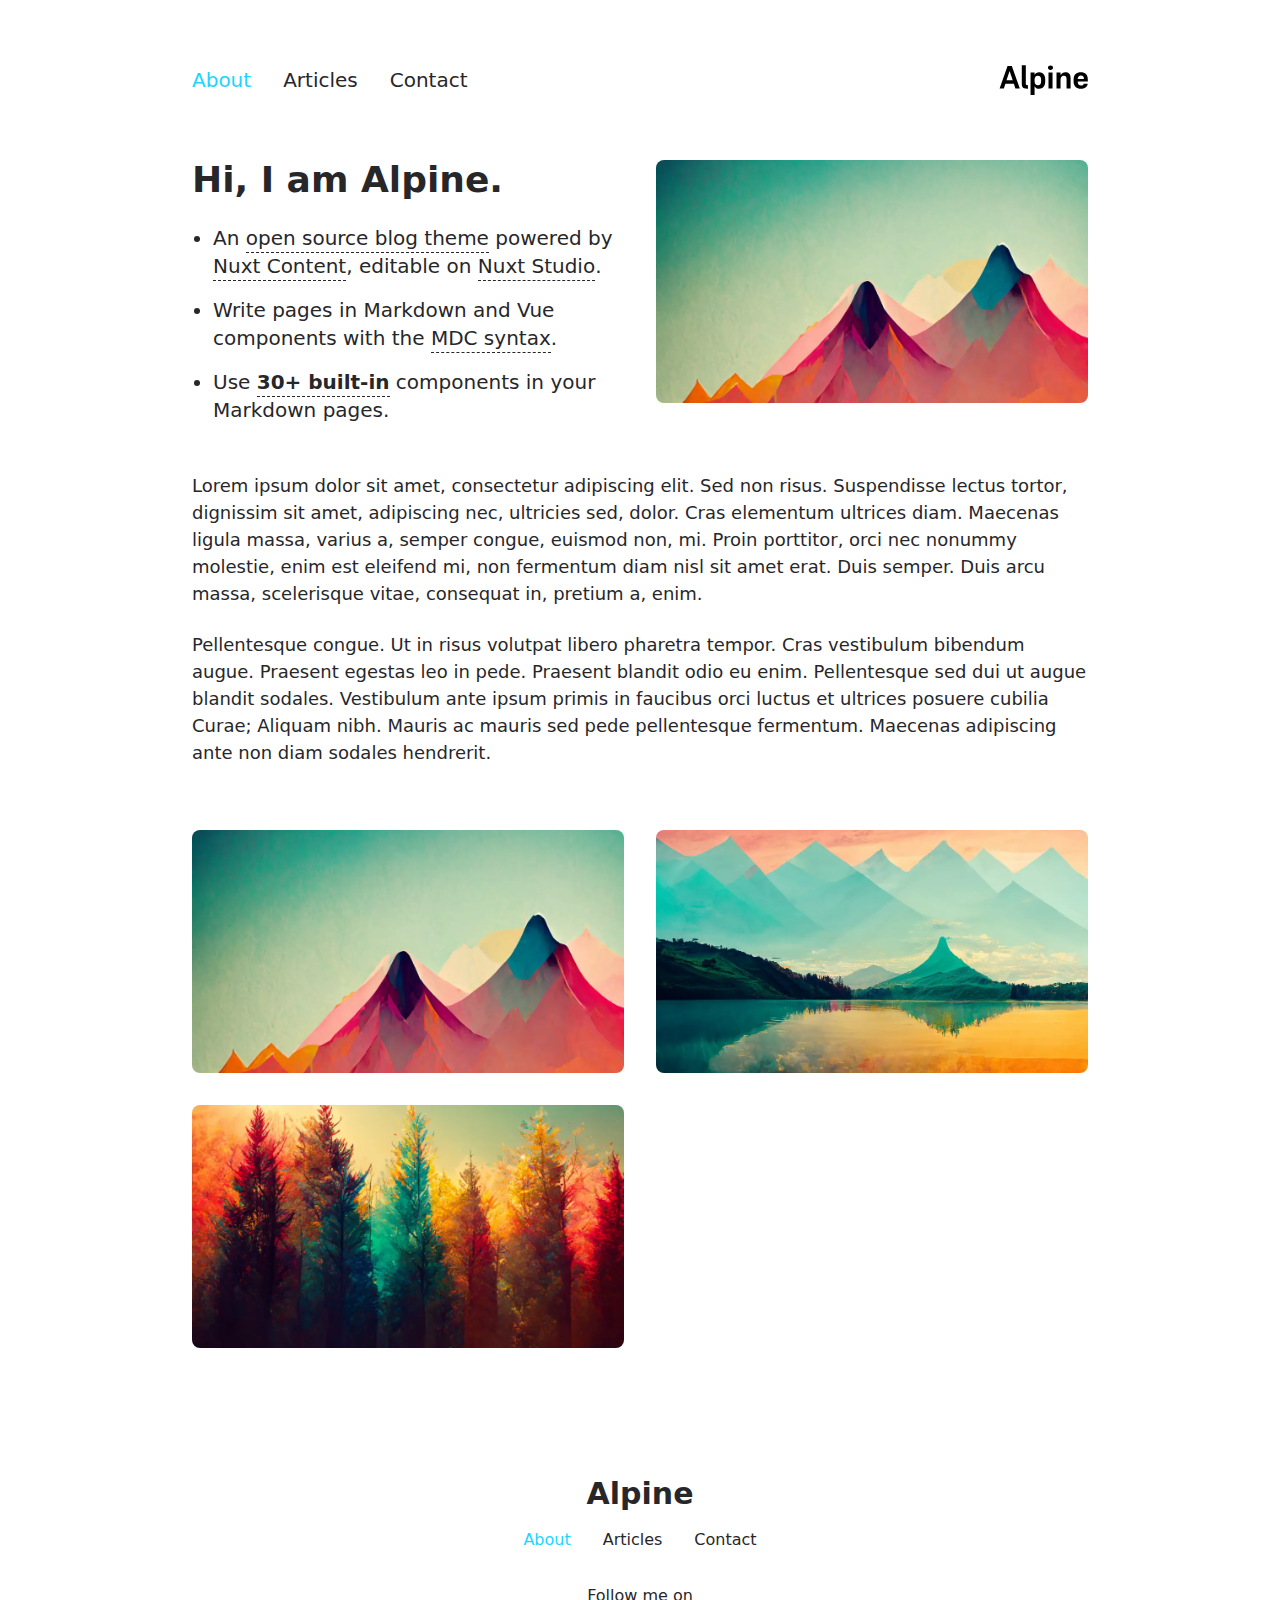
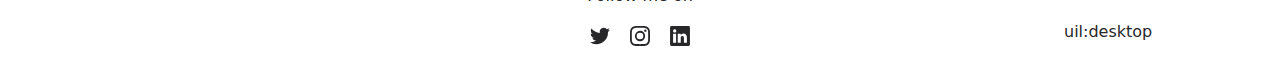
==== index.html @ 2deebd0b "Deploying to gh-pages from @ corneromme/alpine-nuxt-blog-template@3086b08bbac5a8375700fa03a3afb94c87" ====
<!DOCTYPE html><html  lang="en"><head><meta charset="utf-8">
<meta name="viewport" content="width=device-width, initial-scale=1">
<title>Alpine</title>
<meta name="twitter:card" content="summary_large_image">
<meta property="og:image" content="/social-card-preview.png">
<meta property="og:image:width" content="400">
<meta property="og:image:height" content="300">
<meta property="og:image:alt" content="An image showcasing my project.">
<meta property="og:title" content="Alpine">
<meta name="description" content="An open source blog theme powered by Nuxt.">
<meta property="og:description" content="An open source blog theme powered by Nuxt.">
<link rel="preload" as="fetch" crossorigin="anonymous" href="/_payload.json?dfcf4b54-5e7e-40ad-b4c6-e3321ae76462">
<link rel="stylesheet" href="/_nuxt/entry.pyhnkjga.css">
<link rel="stylesheet" href="/_nuxt/DocumentDrivenNotFound.DhweOwh_.css">
<link rel="stylesheet" href="/_nuxt/Hero.vQo4GDgt.css">
<link rel="stylesheet" href="/_nuxt/ProseUl.Ct5UM3HH.css">
<link rel="stylesheet" href="/_nuxt/ProseLi.DksDr1y0.css">
<link rel="stylesheet" href="/_nuxt/ProseA.0iM_ljxs.css">
<link rel="stylesheet" href="/_nuxt/ProseStrong.D7GPjLLG.css">
<link rel="stylesheet" href="/_nuxt/ProseP.CI2GCT6a.css">
<link rel="stylesheet" href="/_nuxt/Gallery.DpTKixtb.css">
<link rel="modulepreload" as="script" crossorigin href="/_nuxt/DBQoFa44.js">
<link rel="modulepreload" as="script" crossorigin href="/_nuxt/d4qFTZ-x.js">
<link rel="modulepreload" as="script" crossorigin href="/_nuxt/B4nmbE6d.js">
<link rel="modulepreload" as="script" crossorigin href="/_nuxt/B0UUGkdx.js">
<link rel="modulepreload" as="script" crossorigin href="/_nuxt/B9vpina-.js">
<link rel="modulepreload" as="script" crossorigin href="/_nuxt/Djaw9HYR.js">
<link rel="modulepreload" as="script" crossorigin href="/_nuxt/wtSVA1hl.js">
<link rel="modulepreload" as="script" crossorigin href="/_nuxt/XCL2BmOG.js">
<link rel="modulepreload" as="script" crossorigin href="/_nuxt/CV5mZXuo.js">
<link rel="modulepreload" as="script" crossorigin href="/_nuxt/B_RUj2gC.js">
<link rel="modulepreload" as="script" crossorigin href="/_nuxt/DWp0DnPS.js">
<link rel="modulepreload" as="script" crossorigin href="/_nuxt/BQ03Jleq.js">
<link rel="modulepreload" as="script" crossorigin href="/_nuxt/DycqyFMO.js">
<link rel="modulepreload" as="script" crossorigin href="/_nuxt/HxMCAMsb.js">
<link rel="modulepreload" as="script" crossorigin href="/_nuxt/B9eAXlw-.js">
<link rel="modulepreload" as="script" crossorigin href="/_nuxt/DLbXQaCS.js">
<link rel="modulepreload" as="script" crossorigin href="/_nuxt/JgjmCSY6.js">
<link rel="modulepreload" as="script" crossorigin href="/_nuxt/6Go6QBH_.js">
<link rel="prefetch" as="style" href="/_nuxt/article.B-KtgFcq.css">
<link rel="prefetch" as="script" crossorigin href="/_nuxt/BBksaq8W.js">
<link rel="prefetch" as="script" crossorigin href="/_nuxt/BcWussCh.js">
<link rel="prefetch" as="script" crossorigin href="/_nuxt/7CLClsFB.js">
<link rel="prefetch" as="script" crossorigin href="/_nuxt/R608ie9K.js">
<link rel="prefetch" as="style" href="/_nuxt/useStudio.DzA-IoZ4.css">
<link rel="prefetch" as="script" crossorigin href="/_nuxt/CW4470Yh.js">
<link rel="prefetch" as="style" href="/_nuxt/error-404.Bwq3Qtp8.css">
<link rel="prefetch" as="script" crossorigin href="/_nuxt/sbej5wN6.js">
<link rel="prefetch" as="style" href="/_nuxt/error-500.C69HPPxN.css">
<link rel="prefetch" as="script" crossorigin href="/_nuxt/DrYISycR.js">
<script type="module" src="/_nuxt/DBQoFa44.js" crossorigin></script><style id="pinceau-runtime-hydratable">@media{.phy[--]{--puid:EjfLnP-v;}.pv-mvMUpO{max-width:var(--elements-container-maxWidth);padding-left:var(--elements-container-padding-mobile);padding-right:var(--elements-container-padding-mobile);}@media (min-width: 475px){.pv-mvMUpO{padding-left:var(--elements-container-padding-xs);padding-right:var(--elements-container-padding-xs);}}@media (min-width: 640px){.pv-mvMUpO{padding-left:var(--elements-container-padding-sm);padding-right:var(--elements-container-padding-sm);}}@media (min-width: 768px){.pv-mvMUpO{padding-left:var(--elements-container-padding-md);padding-right:var(--elements-container-padding-md);}}} @media{.phy[--]{--puid:Q2vGkV-c;}.pc-Q2vGkV[data-v-075da6b0]{---6-li-cols:2;}} </style><style id="pinceau-theme">@media { :root {--pinceau-mq: initial; --alpine-readableLine: 68ch;--alpine-backdrop-backgroundColor: #f4f4f5b3;--prose-code-inline-padding: 0.2rem 0.375rem 0.2rem 0.375rem;--prose-code-block-backdropFilter: contrast(1);--prose-code-block-border-style: solid;--prose-code-block-border-width: 1px;--prose-tbody-tr-borderBottom-style: dashed;--prose-tbody-tr-borderBottom-width: 1px;--prose-th-textAlign: inherit;--prose-thead-borderBottom-style: solid;--prose-thead-borderBottom-width: 1px;--prose-thead-border-style: solid;--prose-thead-border-width: 0px;--prose-table-textAlign: start;--prose-hr-width: 1px;--prose-hr-style: solid;--prose-li-listStylePosition: outside;--prose-ol-li-markerColor: currentColor;--prose-ol-paddingInlineStart: 21px;--prose-ol-listStyleType: decimal;--prose-ul-li-markerColor: currentColor;--prose-ul-paddingInlineStart: 21px;--prose-ul-listStyleType: disc;--prose-blockquote-border-style: solid;--prose-blockquote-border-width: 4px;--prose-blockquote-quotes: '201C' '201D' '2018' '2019';--prose-blockquote-paddingInlineStart: 24px;--prose-a-code-color-hover: currentColor;--prose-a-code-color-static: currentColor;--prose-a-hasCode-borderBottom: none;--prose-a-border-distance: 2px;--prose-a-border-color-hover: currentColor;--prose-a-border-color-static: currentColor;--prose-a-border-style-hover: solid;--prose-a-border-style-static: dashed;--prose-a-border-width: 1px;--prose-a-color-static: inherit;--prose-a-textDecoration: none;--prose-h6-margin: 3rem 0 2rem;--prose-h5-margin: 3rem 0 2rem;--prose-h4-margin: 3rem 0 2rem;--prose-h3-margin: 3rem 0 2rem;--prose-h2-margin: 3rem 0 2rem;--prose-h1-margin: 0 0 2rem;--prose-p-fontSize: 18px;--typography-lead-loose: 2;--typography-lead-relaxed: 1.625;--typography-lead-normal: 1.5;--typography-lead-snug: 1.375;--typography-lead-tight: 1.25;--typography-lead-none: 1;--typography-lead-10: 2.5rem;--typography-lead-9: 2.25rem;--typography-lead-8: 2rem;--typography-lead-7: 1.75rem;--typography-lead-6: 1.5rem;--typography-lead-5: 1.25rem;--typography-lead-4: 1rem;--typography-lead-3: .75rem;--typography-lead-2: .5rem;--typography-lead-1: .025rem;--typography-fontWeight-black: 900;--typography-fontWeight-extrabold: 800;--typography-fontWeight-bold: 700;--typography-fontWeight-semibold: 600;--typography-fontWeight-medium: 500;--typography-fontWeight-normal: 400;--typography-fontWeight-light: 300;--typography-fontWeight-extralight: 200;--typography-fontWeight-thin: 100;--typography-fontSize-9xl: 128px;--typography-fontSize-8xl: 96px;--typography-fontSize-7xl: 72px;--typography-fontSize-6xl: 60px;--typography-fontSize-5xl: 48px;--typography-fontSize-4xl: 36px;--typography-fontSize-3xl: 30px;--typography-fontSize-2xl: 24px;--typography-fontSize-xl: 20px;--typography-fontSize-lg: 18px;--typography-fontSize-base: 16px;--typography-fontSize-sm: 14px;--typography-fontSize-xs: 12px;--typography-letterSpacing-wide: 0.025em;--typography-letterSpacing-tight: -0.025em;--typography-verticalMargin-base: 24px;--typography-verticalMargin-sm: 16px;--elements-border-secondary-hover: [object Object];--elements-backdrop-background: #fffc;--elements-backdrop-filter: saturate(200%) blur(20px);--elements-container-maxWidth: 64rem;--lead-loose: 2;--lead-relaxed: 1.625;--lead-normal: 1.5;--lead-snug: 1.375;--lead-tight: 1.25;--lead-none: 1;--lead-10: 2.5rem;--lead-9: 2.25rem;--lead-8: 2rem;--lead-7: 1.75rem;--lead-6: 1.5rem;--lead-5: 1.25rem;--lead-4: 1rem;--lead-3: .75rem;--lead-2: .5rem;--lead-1: .025rem;--letterSpacing-widest: 0.1em;--letterSpacing-wider: 0.05em;--letterSpacing-wide: 0.025em;--letterSpacing-normal: 0em;--letterSpacing-tight: -0.025em;--letterSpacing-tighter: -0.05em;--fontSize-9xl: 8rem;--fontSize-8xl: 6rem;--fontSize-7xl: 4.5rem;--fontSize-6xl: 3.75rem;--fontSize-5xl: 3rem;--fontSize-4xl: 2.25rem;--fontSize-3xl: 1.875rem;--fontSize-2xl: 1.5rem;--fontSize-xl: 1.25rem;--fontSize-lg: 1.125rem;--fontSize-base: 1rem;--fontSize-sm: 0.875rem;--fontSize-xs: 0.75rem;--fontWeight-black: 900;--fontWeight-extrabold: 800;--fontWeight-bold: 700;--fontWeight-semibold: 600;--fontWeight-medium: 500;--fontWeight-normal: 400;--fontWeight-light: 300;--fontWeight-extralight: 200;--fontWeight-thin: 100;--font-mono: ui-monospace, SFMono-Regular, Menlo, Monaco, Consolas, Liberation Mono, Courier New, monospace;--font-serif: ui-serif, Georgia, Cambria, Times New Roman, Times, serif;--font-sans: ui-sans-serif, system-ui, -apple-system, BlinkMacSystemFont, Segoe UI, Roboto, Helvetica Neue, Arial, Noto Sans, sans-serif, Apple Color Emoji, Segoe UI Emoji, Segoe UI Symbol, Noto Color Emoji;--opacity-total: 1;--opacity-high: 0.8;--opacity-medium: 0.5;--opacity-soft: 0.3;--opacity-light: 0.15;--opacity-bright: 0.1;--opacity-noOpacity: 0;--borderWidth-lg: 3px;--borderWidth-md: 2px;--borderWidth-sm: 1px;--borderWidth-noBorder: 0;--space-rem-875: 0.875rem;--space-rem-625: 0.625rem;--space-rem-375: 0.375rem;--space-rem-125: 0.125rem;--space-px: 1px;--space-128: 32rem;--space-96: 24rem;--space-80: 20rem;--space-72: 18rem;--space-64: 16rem;--space-60: 15rem;--space-56: 14rem;--space-52: 13rem;--space-48: 12rem;--space-44: 11rem;--space-40: 10rem;--space-36: 9rem;--space-32: 8rem;--space-28: 7rem;--space-24: 6rem;--space-20: 5rem;--space-16: 4rem;--space-14: 3.5rem;--space-12: 3rem;--space-11: 2.75rem;--space-10: 2.5rem;--space-9: 2.25rem;--space-8: 2rem;--space-7: 1.75rem;--space-6: 1.5rem;--space-5: 1.25rem;--space-4: 1rem;--space-3: 0.75rem;--space-2: 0.5rem;--space-1: 0.25rem;--space-0: 0px;--size-full: 100%;--size-7xl: 80rem;--size-6xl: 72rem;--size-5xl: 64rem;--size-4xl: 56rem;--size-3xl: 48rem;--size-2xl: 42rem;--size-xl: 36rem;--size-lg: 32rem;--size-md: 28rem;--size-sm: 24rem;--size-xs: 20rem;--size-200: 200px;--size-104: 104px;--size-80: 80px;--size-64: 64px;--size-56: 56px;--size-48: 48px;--size-40: 40px;--size-32: 32px;--size-24: 24px;--size-20: 20px;--size-16: 16px;--size-12: 12px;--size-8: 8px;--size-6: 6px;--size-4: 4px;--size-2: 2px;--size-0: 0px;--radii-full: 9999px;--radii-3xl: 1.75rem;--radii-2xl: 1.5rem;--radii-xl: 1rem;--radii-lg: 0.75rem;--radii-md: 0.5rem;--radii-sm: 0.375rem;--radii-xs: 0.25rem;--radii-2xs: 0.125rem;--radii-none: 0px;--shadow-none: 0px 0px 0px 0px transparent;--shadow-lg: 0px 10px 15px -3px #000000, 0px 4px 6px -4px #000000;--shadow-md: 0px 4px 6px -1px #000000, 0px 2px 4px -2px #000000;--shadow-sm: 0px 1px 3px 0px #000000, 0px 1px 2px -1px #000000;--shadow-xs: 0px 1px 2px 0px #000000;--height-screen: 100vh;--width-screen: 100vw;--color-primary-900: #002e38;--color-primary-800: #005c70;--color-primary-700: #008aa9;--color-primary-600: #00b9e1;--color-primary-500: #1ad6ff;--color-primary-400: #40ddff;--color-primary-300: #66e4ff;--color-primary-200: #8deaff;--color-primary-100: #b3f1ff;--color-primary-50: #d9f8ff;--color-ruby-900: #380011;--color-ruby-800: #700021;--color-ruby-700: #a90032;--color-ruby-600: #e10043;--color-ruby-500: #ff1a5e;--color-ruby-400: #ff4079;--color-ruby-300: #ff6694;--color-ruby-200: #ff8dae;--color-ruby-100: #ffb3c9;--color-ruby-50: #ffd9e4;--color-pink-900: #380025;--color-pink-800: #70004b;--color-pink-700: #a90070;--color-pink-600: #e10095;--color-pink-500: #ff1ab2;--color-pink-400: #ff40bf;--color-pink-300: #ff66cc;--color-pink-200: #ff8dd8;--color-pink-100: #ffb3e5;--color-pink-50: #ffd9f2;--color-purple-900: #190038;--color-purple-800: #330070;--color-purple-700: #4c00a9;--color-purple-600: #6500e1;--color-purple-500: #811aff;--color-purple-400: #9640ff;--color-purple-300: #ab66ff;--color-purple-200: #c08dff;--color-purple-100: #d5b3ff;--color-purple-50: #ead9ff;--color-royalblue-900: #0b0531;--color-royalblue-800: #160a62;--color-royalblue-700: #211093;--color-royalblue-600: #2c15c4;--color-royalblue-500: #4127e8;--color-royalblue-400: #614bec;--color-royalblue-300: #806ff0;--color-royalblue-200: #a093f3;--color-royalblue-100: #c0b7f7;--color-royalblue-50: #dfdbfb;--color-indigoblue-900: #001238;--color-indigoblue-800: #002370;--color-indigoblue-700: #0035a9;--color-indigoblue-600: #0047e1;--color-indigoblue-500: #1a62ff;--color-indigoblue-400: #407cff;--color-indigoblue-300: #6696ff;--color-indigoblue-200: #8db0ff;--color-indigoblue-100: #b3cbff;--color-indigoblue-50: #d9e5ff;--color-blue-900: #002438;--color-blue-800: #004870;--color-blue-700: #006ca9;--color-blue-600: #0090e1;--color-blue-500: #1aadff;--color-blue-400: #40bbff;--color-blue-300: #66c8ff;--color-blue-200: #8dd6ff;--color-blue-100: #b3e4ff;--color-blue-50: #d9f1ff;--color-lightblue-900: #002e38;--color-lightblue-800: #005c70;--color-lightblue-700: #008aa9;--color-lightblue-600: #00b9e1;--color-lightblue-500: #1ad6ff;--color-lightblue-400: #40ddff;--color-lightblue-300: #66e4ff;--color-lightblue-200: #8deaff;--color-lightblue-100: #b3f1ff;--color-lightblue-50: #d9f8ff;--color-teal-900: #062a28;--color-teal-800: #0b544f;--color-teal-700: #117d77;--color-teal-600: #16a79e;--color-teal-500: #1cd1c6;--color-teal-400: #36e4da;--color-teal-300: #5fe9e1;--color-teal-200: #87efe9;--color-teal-100: #aff4f0;--color-teal-50: #d7faf8;--color-pear-900: #2a2b09;--color-pear-800: #545512;--color-pear-700: #7e801b;--color-pear-600: #a8aa24;--color-pear-500: #d0d32f;--color-pear-400: #d8da52;--color-pear-300: #e0e274;--color-pear-200: #e8e997;--color-pear-100: #eff0ba;--color-pear-50: #f7f8dc;--color-red-900: #380300;--color-red-800: #700700;--color-red-700: #a90a00;--color-red-600: #e10e00;--color-red-500: #ff281a;--color-red-400: #ff4c40;--color-red-300: #ff7066;--color-red-200: #ff948d;--color-red-100: #ffb7b3;--color-red-50: #ffdbd9;--color-orange-900: #381800;--color-orange-800: #702f00;--color-orange-700: #a94700;--color-orange-600: #e15e00;--color-orange-500: #ff7a1a;--color-orange-400: #ff9040;--color-orange-300: #ffa666;--color-orange-200: #ffbd8d;--color-orange-100: #ffd3b3;--color-orange-50: #ffe9d9;--color-yellow-900: #362b03;--color-yellow-800: #6d5605;--color-yellow-700: #a38108;--color-yellow-600: #daac0a;--color-yellow-500: #f5c828;--color-yellow-400: #f7d14c;--color-yellow-300: #f8da70;--color-yellow-200: #fae393;--color-yellow-100: #fcedb7;--color-yellow-50: #fdf6db;--color-green-900: #003f25;--color-green-800: #005e38;--color-green-700: #007e4a;--color-green-600: #009d5d;--color-green-500: #00bd6f;--color-green-400: #00dc82;--color-green-300: #30ffaa;--color-green-200: #83ffcc;--color-green-100: #acffdd;--color-green-50: #d6ffee;--color-gray-900: #18181B;--color-gray-800: #27272A;--color-gray-700: #3f3f46;--color-gray-600: #52525B;--color-gray-500: #71717A;--color-gray-400: #a1a1aa;--color-gray-300: #D4d4d8;--color-gray-200: #e4e4e7;--color-gray-100: #f4f4f5;--color-gray-50: #fafafa;--color-black: #0c0c0d;--color-white: #FFFFFF;--media-portrait: only screen and (orientation: portrait);--media-landscape: only screen and (orientation: landscape);--media-rm: (prefers-reduced-motion: reduce);--media-2xl: (min-width: 1536px);--media-xl: (min-width: 1280px);--media-lg: (min-width: 1024px);--media-md: (min-width: 768px);--media-sm: (min-width: 640px);--media-xs: (min-width: 475px);--alpine-body-color: var(--color-gray-800);--alpine-body-backgroundColor: var(--color-white);--prose-code-inline-fontWeight: var(--typography-fontWeight-normal);--prose-code-inline-fontSize: var(--typography-fontSize-sm);--prose-code-inline-borderRadius: var(--radii-xs);--prose-code-block-pre-padding: var(--typography-verticalMargin-sm);--prose-code-block-margin: var(--typography-verticalMargin-base) 0;--prose-code-block-fontSize: var(--typography-fontSize-sm);--prose-tbody-code-inline-fontSize: var(--typography-fontSize-sm);--prose-tbody-td-padding: var(--typography-verticalMargin-sm);--prose-th-fontWeight: var(--typography-fontWeight-semibold);--prose-th-padding: 0 var(--typography-verticalMargin-sm) var(--typography-verticalMargin-sm) var(--typography-verticalMargin-sm);--prose-table-lineHeight: var(--typography-lead-6);--prose-table-fontSize: var(--typography-fontSize-sm);--prose-table-margin: var(--typography-verticalMargin-base) 0;--prose-hr-margin: var(--typography-verticalMargin-base) 0;--prose-li-margin: var(--typography-verticalMargin-sm) 0;--prose-ol-margin: var(--typography-verticalMargin-base) 0;--prose-ul-margin: var(--typography-verticalMargin-base) 0;--prose-blockquote-margin: var(--typography-verticalMargin-base) 0;--prose-a-code-border-style: var(--prose-a-border-style-static);--prose-a-code-border-width: var(--prose-a-border-width);--prose-a-fontWeight: var(--typography-fontWeight-medium);--prose-img-margin: var(--typography-verticalMargin-base) 0;--prose-strong-fontWeight: var(--typography-fontWeight-semibold);--prose-h6-iconSize: var(--typography-fontSize-base);--prose-h6-fontWeight: var(--typography-fontWeight-semibold);--prose-h6-lineHeight: var(--typography-lead-normal);--prose-h6-fontSize: var(--typography-fontSize-lg);--prose-h5-iconSize: var(--typography-fontSize-lg);--prose-h5-fontWeight: var(--typography-fontWeight-semibold);--prose-h5-lineHeight: var(--typography-lead-snug);--prose-h5-fontSize: var(--typography-fontSize-xl);--prose-h4-iconSize: var(--typography-fontSize-lg);--prose-h4-letterSpacing: var(--typography-letterSpacing-tight);--prose-h4-fontWeight: var(--typography-fontWeight-semibold);--prose-h4-lineHeight: var(--typography-lead-snug);--prose-h4-fontSize: var(--typography-fontSize-2xl);--prose-h3-iconSize: var(--typography-fontSize-xl);--prose-h3-letterSpacing: var(--typography-letterSpacing-tight);--prose-h3-fontWeight: var(--typography-fontWeight-semibold);--prose-h3-lineHeight: var(--typography-lead-snug);--prose-h3-fontSize: var(--typography-fontSize-3xl);--prose-h2-iconSize: var(--typography-fontSize-2xl);--prose-h2-letterSpacing: var(--typography-letterSpacing-tight);--prose-h2-fontWeight: var(--typography-fontWeight-semibold);--prose-h2-lineHeight: var(--typography-lead-tight);--prose-h2-fontSize: var(--typography-fontSize-4xl);--prose-h1-iconSize: var(--typography-fontSize-3xl);--prose-h1-letterSpacing: var(--typography-letterSpacing-tight);--prose-h1-fontWeight: var(--typography-fontWeight-bold);--prose-h1-lineHeight: var(--typography-lead-tight);--prose-h1-fontSize: var(--typography-fontSize-5xl);--prose-p-br-margin: var(--typography-verticalMargin-base) 0 0 0;--prose-p-margin: var(--typography-verticalMargin-base) 0;--prose-p-lineHeight: var(--typography-lead-normal);--typography-color-primary-900: var(--color-primary-900);--typography-color-primary-800: var(--color-primary-800);--typography-color-primary-700: var(--color-primary-700);--typography-color-primary-600: var(--color-primary-600);--typography-color-primary-500: var(--color-primary-500);--typography-color-primary-400: var(--color-primary-400);--typography-color-primary-300: var(--color-primary-300);--typography-color-primary-200: var(--color-primary-200);--typography-color-primary-100: var(--color-primary-100);--typography-color-primary-50: var(--color-primary-50);--typography-font-code: var(--font-mono);--typography-font-body: var(--font-sans);--typography-font-display: var(--font-sans);--typography-body-backgroundColor: var(--color-white);--typography-body-color: var(--color-black);--elements-state-danger-borderColor-secondary: var(--color-red-200);--elements-state-danger-borderColor-primary: var(--color-red-100);--elements-state-danger-backgroundColor-secondary: var(--color-red-100);--elements-state-danger-backgroundColor-primary: var(--color-red-50);--elements-state-danger-color-secondary: var(--color-red-600);--elements-state-danger-color-primary: var(--color-red-500);--elements-state-warning-borderColor-secondary: var(--color-yellow-200);--elements-state-warning-borderColor-primary: var(--color-yellow-100);--elements-state-warning-backgroundColor-secondary: var(--color-yellow-100);--elements-state-warning-backgroundColor-primary: var(--color-yellow-50);--elements-state-warning-color-secondary: var(--color-yellow-700);--elements-state-warning-color-primary: var(--color-yellow-600);--elements-state-success-borderColor-secondary: var(--color-green-200);--elements-state-success-borderColor-primary: var(--color-green-100);--elements-state-success-backgroundColor-secondary: var(--color-green-100);--elements-state-success-backgroundColor-primary: var(--color-green-50);--elements-state-success-color-secondary: var(--color-green-600);--elements-state-success-color-primary: var(--color-green-500);--elements-state-info-borderColor-secondary: var(--color-blue-200);--elements-state-info-borderColor-primary: var(--color-blue-100);--elements-state-info-backgroundColor-secondary: var(--color-blue-100);--elements-state-info-backgroundColor-primary: var(--color-blue-50);--elements-state-info-color-secondary: var(--color-blue-600);--elements-state-info-color-primary: var(--color-blue-500);--elements-state-primary-borderColor-secondary: var(--color-primary-200);--elements-state-primary-borderColor-primary: var(--color-primary-100);--elements-state-primary-backgroundColor-secondary: var(--color-primary-100);--elements-state-primary-backgroundColor-primary: var(--color-primary-50);--elements-state-primary-color-secondary: var(--color-primary-700);--elements-state-primary-color-primary: var(--color-primary-600);--elements-surface-secondary-backgroundColor: var(--color-gray-200);--elements-surface-primary-backgroundColor: var(--color-gray-100);--elements-surface-background-base: var(--color-gray-100);--elements-border-secondary-static: var(--color-gray-200);--elements-border-primary-hover: var(--color-gray-200);--elements-border-primary-static: var(--color-gray-100);--elements-container-padding-md: var(--space-16);--elements-container-padding-sm: var(--space-12);--elements-container-padding-xs: var(--space-8);--elements-container-padding-mobile: var(--space-6);--elements-text-secondary-color-hover: var(--color-gray-700);--elements-text-secondary-color-static: var(--color-gray-500);--elements-text-primary-color-static: var(--color-gray-900);--text-6xl-lineHeight: var(--lead-none);--text-6xl-fontSize: var(--fontSize-6xl);--text-5xl-lineHeight: var(--lead-none);--text-5xl-fontSize: var(--fontSize-5xl);--text-4xl-lineHeight: var(--lead-10);--text-4xl-fontSize: var(--fontSize-4xl);--text-3xl-lineHeight: var(--lead-9);--text-3xl-fontSize: var(--fontSize-3xl);--text-2xl-lineHeight: var(--lead-8);--text-2xl-fontSize: var(--fontSize-2xl);--text-xl-lineHeight: var(--lead-7);--text-xl-fontSize: var(--fontSize-xl);--text-lg-lineHeight: var(--lead-7);--text-lg-fontSize: var(--fontSize-lg);--text-base-lineHeight: var(--lead-6);--text-base-fontSize: var(--fontSize-base);--text-sm-lineHeight: var(--lead-5);--text-sm-fontSize: var(--fontSize-sm);--text-xs-lineHeight: var(--lead-4);--text-xs-fontSize: var(--fontSize-xs);--shadow-2xl: 0px 25px 50px -12px var(--color-gray-900);--shadow-xl: 0px 20px 25px -5px var(--color-gray-400), 0px 8px 10px -6px #000000;--color-secondary-900: var(--color-gray-900);--color-secondary-800: var(--color-gray-800);--color-secondary-700: var(--color-gray-700);--color-secondary-600: var(--color-gray-600);--color-secondary-500: var(--color-gray-500);--color-secondary-400: var(--color-gray-400);--color-secondary-300: var(--color-gray-300);--color-secondary-200: var(--color-gray-200);--color-secondary-100: var(--color-gray-100);--color-secondary-50: var(--color-gray-50);--prose-a-code-background-hover: var(--typography-color-primary-50);--prose-a-code-border-color-hover: var(--typography-color-primary-500);--prose-a-color-hover: var(--typography-color-primary-500);--typography-color-secondary-900: var(--color-secondary-900);--typography-color-secondary-800: var(--color-secondary-800);--typography-color-secondary-700: var(--color-secondary-700);--typography-color-secondary-600: var(--color-secondary-600);--typography-color-secondary-500: var(--color-secondary-500);--typography-color-secondary-400: var(--color-secondary-400);--typography-color-secondary-300: var(--color-secondary-300);--typography-color-secondary-200: var(--color-secondary-200);--typography-color-secondary-100: var(--color-secondary-100);--typography-color-secondary-50: var(--color-secondary-50);--prose-code-inline-backgroundColor: var(--typography-color-secondary-100);--prose-code-inline-color: var(--typography-color-secondary-700);--prose-code-block-backgroundColor: var(--typography-color-secondary-100);--prose-code-block-color: var(--typography-color-secondary-700);--prose-code-block-border-color: var(--typography-color-secondary-200);--prose-tbody-tr-borderBottom-color: var(--typography-color-secondary-200);--prose-th-color: var(--typography-color-secondary-600);--prose-thead-borderBottom-color: var(--typography-color-secondary-200);--prose-thead-border-color: var(--typography-color-secondary-300);--prose-hr-color: var(--typography-color-secondary-200);--prose-blockquote-border-color: var(--typography-color-secondary-200);--prose-blockquote-color: var(--typography-color-secondary-500);--prose-a-code-border-color-static: var(--typography-color-secondary-400); } }@media { :root.dark {--pinceau-mq: dark; --alpine-backdrop-backgroundColor: #18181bb3;--prose-code-block-backdropFilter: contrast(1);--prose-ol-li-markerColor: currentColor;--prose-ul-li-markerColor: currentColor;--prose-a-code-color-hover: currentColor;--prose-a-code-color-static: currentColor;--prose-a-border-color-hover: currentColor;--prose-a-border-color-static: currentColor;--prose-a-color-static: inherit;--elements-backdrop-background: #0c0d0ccc;--alpine-body-color: var(--color-gray-200);--alpine-body-backgroundColor: var(--color-black);--typography-body-backgroundColor: var(--color-black);--typography-body-color: var(--color-white);--elements-state-danger-borderColor-secondary: var(--color-red-700);--elements-state-danger-borderColor-primary: var(--color-red-800);--elements-state-danger-backgroundColor-secondary: var(--color-red-800);--elements-state-danger-backgroundColor-primary: var(--color-red-900);--elements-state-danger-color-secondary: var(--color-red-200);--elements-state-danger-color-primary: var(--color-red-300);--elements-state-warning-borderColor-secondary: var(--color-yellow-700);--elements-state-warning-borderColor-primary: var(--color-yellow-800);--elements-state-warning-backgroundColor-secondary: var(--color-yellow-800);--elements-state-warning-backgroundColor-primary: var(--color-yellow-900);--elements-state-warning-color-secondary: var(--color-yellow-200);--elements-state-warning-color-primary: var(--color-yellow-400);--elements-state-success-borderColor-secondary: var(--color-green-700);--elements-state-success-borderColor-primary: var(--color-green-800);--elements-state-success-backgroundColor-secondary: var(--color-green-800);--elements-state-success-backgroundColor-primary: var(--color-green-900);--elements-state-success-color-secondary: var(--color-green-200);--elements-state-success-color-primary: var(--color-green-400);--elements-state-info-borderColor-secondary: var(--color-blue-700);--elements-state-info-borderColor-primary: var(--color-blue-800);--elements-state-info-backgroundColor-secondary: var(--color-blue-800);--elements-state-info-backgroundColor-primary: var(--color-blue-900);--elements-state-info-color-secondary: var(--color-blue-200);--elements-state-info-color-primary: var(--color-blue-400);--elements-state-primary-borderColor-secondary: var(--color-primary-700);--elements-state-primary-borderColor-primary: var(--color-primary-800);--elements-state-primary-backgroundColor-secondary: var(--color-primary-800);--elements-state-primary-backgroundColor-primary: var(--color-primary-900);--elements-state-primary-color-secondary: var(--color-primary-200);--elements-state-primary-color-primary: var(--color-primary-400);--elements-surface-secondary-backgroundColor: var(--color-gray-800);--elements-surface-primary-backgroundColor: var(--color-gray-900);--elements-surface-background-base: var(--color-gray-900);--elements-border-secondary-static: var(--color-gray-800);--elements-border-primary-hover: var(--color-gray-800);--elements-border-primary-static: var(--color-gray-900);--elements-text-secondary-color-hover: var(--color-gray-200);--elements-text-secondary-color-static: var(--color-gray-400);--elements-text-primary-color-static: var(--color-gray-50);--prose-a-code-background-hover: var(--typography-color-primary-900);--prose-a-code-border-color-hover: var(--typography-color-primary-600);--prose-a-color-hover: var(--typography-color-primary-400);--prose-code-inline-backgroundColor: var(--typography-color-secondary-800);--prose-code-inline-color: var(--typography-color-secondary-200);--prose-code-block-backgroundColor: var(--typography-color-secondary-900);--prose-code-block-color: var(--typography-color-secondary-200);--prose-code-block-border-color: var(--typography-color-secondary-800);--prose-tbody-tr-borderBottom-color: var(--typography-color-secondary-800);--prose-th-color: var(--typography-color-secondary-400);--prose-thead-borderBottom-color: var(--typography-color-secondary-800);--prose-thead-border-color: var(--typography-color-secondary-600);--prose-hr-color: var(--typography-color-secondary-800);--prose-blockquote-border-color: var(--typography-color-secondary-700);--prose-blockquote-color: var(--typography-color-secondary-400);--prose-a-code-border-color-static: var(--typography-color-secondary-600); } }</style><script>"use strict";(()=>{const a=window,e=document.documentElement,c=window.localStorage,d=["dark","light"],n=c&&c.getItem&&c.getItem("nuxt-color-mode")||"system";let l=n==="system"?f():n;const i=e.getAttribute("data-color-mode-forced");i&&(l=i),r(l),a["__NUXT_COLOR_MODE__"]={preference:n,value:l,getColorScheme:f,addColorScheme:r,removeColorScheme:u};function r(o){const t=""+o+"",s="";e.classList?e.classList.add(t):e.className+=" "+t,s&&e.setAttribute("data-"+s,o)}function u(o){const t=""+o+"",s="";e.classList?e.classList.remove(t):e.className=e.className.replace(new RegExp(t,"g"),""),s&&e.removeAttribute("data-"+s)}function m(o){return a.matchMedia("(prefers-color-scheme"+o+")")}function f(){if(a.matchMedia&&m("").media!=="not all"){for(const o of d)if(m(":"+o).matches)return o}return"light"}})();
</script></head><body><div id="__nuxt"><div class="container pv-mvMUpO pc-EjfLnP app-layout" data-v-b5de449e data-v-98bd95b7><!--[--><div class="nuxt-progress" style="width:0%;height:3px;opacity:0;background-size:Infinity% auto;" data-v-b5de449e></div><header class="right" data-v-b5de449e data-v-d2647fcb><div class="menu" data-v-d2647fcb><button aria-label="Navigation Menu" data-v-d2647fcb><svg width="24" height="24" viewBox="0 0 68 68" fill="currentColor" xmlns="http://www.w3.org/2000/svg" data-v-d2647fcb><path d="M8 34C8 32.1362 8 31.2044 8.30448 30.4693C8.71046 29.4892 9.48915 28.7105 10.4693 28.3045C11.2044 28 12.1362 28 14 28C15.8638 28 16.7956 28 17.5307 28.3045C18.5108 28.7105 19.2895 29.4892 19.6955 30.4693C20 31.2044 20 32.1362 20 34C20 35.8638 20 36.7956 19.6955 37.5307C19.2895 38.5108 18.5108 39.2895 17.5307 39.6955C16.7956 40 15.8638 40 14 40C12.1362 40 11.2044 40 10.4693 39.6955C9.48915 39.2895 8.71046 38.5108 8.30448 37.5307C8 36.7956 8 35.8638 8 34Z" data-v-d2647fcb></path><path d="M28 34C28 32.1362 28 31.2044 28.3045 30.4693C28.7105 29.4892 29.4892 28.7105 30.4693 28.3045C31.2044 28 32.1362 28 34 28C35.8638 28 36.7956 28 37.5307 28.3045C38.5108 28.7105 39.2895 29.4892 39.6955 30.4693C40 31.2044 40 32.1362 40 34C40 35.8638 40 36.7956 39.6955 37.5307C39.2895 38.5108 38.5108 39.2895 37.5307 39.6955C36.7956 40 35.8638 40 34 40C32.1362 40 31.2044 40 30.4693 39.6955C29.4892 39.2895 28.7105 38.5108 28.3045 37.5307C28 36.7956 28 35.8638 28 34Z" data-v-d2647fcb></path><path d="M48 34C48 32.1362 48 31.2044 48.3045 30.4693C48.7105 29.4892 49.4892 28.7105 50.4693 28.3045C51.2044 28 52.1362 28 54 28C55.8638 28 56.7956 28 57.5307 28.3045C58.5108 28.7105 59.2895 29.4892 59.6955 30.4693C60 31.2044 60 32.1362 60 34C60 35.8638 60 36.7956 59.6955 37.5307C59.2895 38.5108 58.5108 39.2895 57.5307 39.6955C56.7956 40 55.8638 40 54 40C52.1362 40 51.2044 40 50.4693 39.6955C49.4892 39.2895 48.7105 38.5108 48.3045 37.5307C48 36.7956 48 35.8638 48 34Z" data-v-d2647fcb></path></svg></button></div><div class="overlay" data-v-d2647fcb><nav data-v-d2647fcb data-v-b3ee0519><ul data-v-b3ee0519><!--[--><li data-v-b3ee0519><a aria-current="page" href="/" class="router-link-active router-link-exact-active" data-v-b3ee0519><span class="underline-fx" data-v-b3ee0519></span> About</a></li><li data-v-b3ee0519><a href="/articles" class="" data-v-b3ee0519><span class="underline-fx" data-v-b3ee0519></span> Articles</a></li><li data-v-b3ee0519><a href="/contact" class="" data-v-b3ee0519><span class="underline-fx" data-v-b3ee0519></span> Contact</a></li><!--]--></ul></nav></div><div class="logo" data-v-d2647fcb><a aria-current="page" href="/" class="router-link-active router-link-exact-active" data-v-d2647fcb><img src="/logo-dark.svg" class="dark-img" alt="alpine" width="89" height="31" data-v-d2647fcb><img src="/logo.svg" class="light-img" alt="alpine" width="89" height="31" data-v-d2647fcb></a></div><div class="main-nav" data-v-d2647fcb><nav data-v-d2647fcb data-v-b3ee0519><ul data-v-b3ee0519><!--[--><li data-v-b3ee0519><a aria-current="page" href="/" class="router-link-active router-link-exact-active" data-v-b3ee0519><span class="underline-fx" data-v-b3ee0519></span> About</a></li><li data-v-b3ee0519><a href="/articles" class="" data-v-b3ee0519><span class="underline-fx" data-v-b3ee0519></span> Articles</a></li><li data-v-b3ee0519><a href="/contact" class="" data-v-b3ee0519><span class="underline-fx" data-v-b3ee0519></span> Contact</a></li><!--]--></ul></nav></div></header><!--[--><div class="document-driven-page"><main><!--[--><div><section class="hero" data-v-afb78b7a><div class="layout" data-v-afb78b7a><div class="content" data-v-afb78b7a><div class="title" data-v-afb78b7a><!--[-->Hi, I am Alpine.<!--]--></div><div class="description" data-v-afb78b7a><!--[--><ul data-v-17fc41d7><!--[--><li data-v-ff61ca7f><!--[-->An <a href="https://github.com/nuxt-themes/alpine" rel="nofollow" data-v-ef8e329f><!--[-->open source blog theme<!--]--></a> powered by <a href="https://content.nuxtjs.org" rel="nofollow" data-v-ef8e329f><!--[-->Nuxt Content<!--]--></a>, editable on <a href="https://nuxt.studio" rel="nofollow" data-v-ef8e329f><!--[-->Nuxt Studio<!--]--></a>.<!--]--></li><li data-v-ff61ca7f><!--[-->Write pages in Markdown and Vue components with the <a href="https://content.nuxtjs.org/guide/writing/mdc" rel="nofollow" data-v-ef8e329f><!--[-->MDC syntax<!--]--></a>.<!--]--></li><li data-v-ff61ca7f><!--[-->Use <a href="https://elements.nuxt.space" rel="nofollow" data-v-ef8e329f><!--[--><strong data-v-40e619b0><!--[-->30+ built-in<!--]--></strong><!--]--></a> components in your Markdown pages.<!--]--></li><!--]--></ul><!--]--></div></div><img src="/alpine-0.webp" class="right" alt="Hero Image" width="16" height="9" data-v-afb78b7a></div></section><p data-v-bc9b5591><!--[-->Lorem ipsum dolor sit amet, consectetur adipiscing elit. Sed non risus. Suspendisse lectus tortor, dignissim sit amet, adipiscing nec, ultricies sed, dolor. Cras elementum ultrices diam. Maecenas ligula massa, varius a, semper congue, euismod non, mi. Proin porttitor, orci nec nonummy molestie, enim est eleifend mi, non fermentum diam nisl sit amet erat. Duis semper. Duis arcu massa, scelerisque vitae, consequat in, pretium a, enim.<!--]--></p><p data-v-bc9b5591><!--[-->Pellentesque congue. Ut in risus volutpat libero pharetra tempor. Cras vestibulum bibendum augue. Praesent egestas leo in pede. Praesent blandit odio eu enim. Pellentesque sed dui ut augue blandit sodales. Vestibulum ante ipsum primis in faucibus orci luctus et ultrices posuere cubilia Curae; Aliquam nibh. Mauris ac mauris sed pede pellentesque fermentum. Maecenas adipiscing ante non diam sodales hendrerit.<!--]--></p><section class="gallery pc-Q2vGkV" data-v-075da6b0><div class="layout" data-v-075da6b0><!--[--><img src="/alpine-0.webp" width="16" height="9" data-v-075da6b0><img src="/alpine-1.webp" width="16" height="9" data-v-075da6b0><img src="/alpine-2.webp" width="16" height="9" data-v-075da6b0><!--]--></div></section></div><!--]--></main></div><!--]--><footer class="center" data-v-b5de449e data-v-6e343129><a href="https://www.github.com/nuxt-themes/alpine" rel="noopener noreferrer" class="credits" data-v-6e343129>Alpine</a><div class="navigation" data-v-6e343129><nav data-v-6e343129 data-v-b3ee0519><ul data-v-b3ee0519><!--[--><li data-v-b3ee0519><a aria-current="page" href="/" class="router-link-active router-link-exact-active" data-v-b3ee0519><span class="underline-fx" data-v-b3ee0519></span> About</a></li><li data-v-b3ee0519><a href="/articles" class="" data-v-b3ee0519><span class="underline-fx" data-v-b3ee0519></span> Articles</a></li><li data-v-b3ee0519><a href="/contact" class="" data-v-b3ee0519><span class="underline-fx" data-v-b3ee0519></span> Contact</a></li><!--]--></ul></nav></div><p class="message" data-v-6e343129>Follow me on</p><div class="icons" data-v-6e343129><div class="social" data-v-6e343129><!--[--><a href="https://twitter.com/nuxtlabs" rel="noopener noreferrer" target="_blank" title="nuxtlabs" aria-label="nuxtlabs" data-v-836036d5><svg xmlns="http://www.w3.org/2000/svg" xmlns:xlink="http://www.w3.org/1999/xlink" aria-hidden="true" role="img" class="icon" data-v-836036d5 style="" width="1em" height="1em" viewBox="0 0 24 24" data-v-cd5794d8><path fill="currentColor" d="M22 5.8a8.49 8.49 0 0 1-2.36.64a4.13 4.13 0 0 0 1.81-2.27a8.21 8.21 0 0 1-2.61 1a4.1 4.1 0 0 0-7 3.74a11.64 11.64 0 0 1-8.45-4.29a4.16 4.16 0 0 0-.55 2.07a4.09 4.09 0 0 0 1.82 3.41a4.05 4.05 0 0 1-1.86-.51v.05a4.1 4.1 0 0 0 3.3 4a3.93 3.93 0 0 1-1.1.17a4.9 4.9 0 0 1-.77-.07a4.11 4.11 0 0 0 3.83 2.84A8.22 8.22 0 0 1 3 18.34a7.93 7.93 0 0 1-1-.06a11.57 11.57 0 0 0 6.29 1.85A11.59 11.59 0 0 0 20 8.45v-.53a8.43 8.43 0 0 0 2-2.12"/></svg></a><a href="https://instagram.com/atinuxt" rel="noopener noreferrer" target="_blank" title="atinuxt" aria-label="atinuxt" data-v-836036d5><svg xmlns="http://www.w3.org/2000/svg" xmlns:xlink="http://www.w3.org/1999/xlink" aria-hidden="true" role="img" class="icon" data-v-836036d5 style="" width="1em" height="1em" viewBox="0 0 24 24" data-v-cd5794d8><path fill="currentColor" d="M17.34 5.46a1.2 1.2 0 1 0 1.2 1.2a1.2 1.2 0 0 0-1.2-1.2m4.6 2.42a7.59 7.59 0 0 0-.46-2.43a4.94 4.94 0 0 0-1.16-1.77a4.7 4.7 0 0 0-1.77-1.15a7.3 7.3 0 0 0-2.43-.47C15.06 2 14.72 2 12 2s-3.06 0-4.12.06a7.3 7.3 0 0 0-2.43.47a4.78 4.78 0 0 0-1.77 1.15a4.7 4.7 0 0 0-1.15 1.77a7.3 7.3 0 0 0-.47 2.43C2 8.94 2 9.28 2 12s0 3.06.06 4.12a7.3 7.3 0 0 0 .47 2.43a4.7 4.7 0 0 0 1.15 1.77a4.78 4.78 0 0 0 1.77 1.15a7.3 7.3 0 0 0 2.43.47C8.94 22 9.28 22 12 22s3.06 0 4.12-.06a7.3 7.3 0 0 0 2.43-.47a4.7 4.7 0 0 0 1.77-1.15a4.85 4.85 0 0 0 1.16-1.77a7.59 7.59 0 0 0 .46-2.43c0-1.06.06-1.4.06-4.12s0-3.06-.06-4.12M20.14 16a5.61 5.61 0 0 1-.34 1.86a3.06 3.06 0 0 1-.75 1.15a3.19 3.19 0 0 1-1.15.75a5.61 5.61 0 0 1-1.86.34c-1 .05-1.37.06-4 .06s-3 0-4-.06a5.73 5.73 0 0 1-1.94-.3a3.27 3.27 0 0 1-1.1-.75a3 3 0 0 1-.74-1.15a5.54 5.54 0 0 1-.4-1.9c0-1-.06-1.37-.06-4s0-3 .06-4a5.54 5.54 0 0 1 .35-1.9A3 3 0 0 1 5 5a3.14 3.14 0 0 1 1.1-.8A5.73 5.73 0 0 1 8 3.86c1 0 1.37-.06 4-.06s3 0 4 .06a5.61 5.61 0 0 1 1.86.34a3.06 3.06 0 0 1 1.19.8a3.06 3.06 0 0 1 .75 1.1a5.61 5.61 0 0 1 .34 1.9c.05 1 .06 1.37.06 4s-.01 3-.06 4M12 6.87A5.13 5.13 0 1 0 17.14 12A5.12 5.12 0 0 0 12 6.87m0 8.46A3.33 3.33 0 1 1 15.33 12A3.33 3.33 0 0 1 12 15.33"/></svg></a><a href="https://www.linkedin.com/company/nuxtlabs" rel="noopener noreferrer" target="_blank" title="LinkedIn" aria-label="LinkedIn" data-v-836036d5><svg xmlns="http://www.w3.org/2000/svg" xmlns:xlink="http://www.w3.org/1999/xlink" aria-hidden="true" role="img" class="icon" data-v-836036d5 style="" width="1em" height="1em" viewBox="0 0 24 24" data-v-cd5794d8><path fill="currentColor" d="M20.47 2H3.53a1.45 1.45 0 0 0-1.47 1.43v17.14A1.45 1.45 0 0 0 3.53 22h16.94a1.45 1.45 0 0 0 1.47-1.43V3.43A1.45 1.45 0 0 0 20.47 2M8.09 18.74h-3v-9h3ZM6.59 8.48a1.56 1.56 0 1 1 0-3.12a1.57 1.57 0 1 1 0 3.12m12.32 10.26h-3v-4.83c0-1.21-.43-2-1.52-2A1.65 1.65 0 0 0 12.85 13a2 2 0 0 0-.1.73v5h-3v-9h3V11a3 3 0 0 1 2.71-1.5c2 0 3.45 1.29 3.45 4.06Z"/></svg></a><!--]--></div><div class="color-mode-switch" data-v-6e343129><button aria-label="Color Mode" data-v-6e343129 data-v-10a968a6><span data-v-10a968a6></span></button></div></div></footer><!--]--></div></div><div id="teleports"></div><script type="application/json" id="__NUXT_DATA__" data-ssr="true" data-src="/_payload.json?dfcf4b54-5e7e-40ad-b4c6-e3321ae76462">[{"state":1,"once":176,"_errors":178,"serverRendered":146,"path":7,"prerenderedAt":180},["Reactive",2],{"$sdd-pages":3,"$sdd-surrounds":131,"$sdd-globals":142,"$scolor-mode":144,"$sdd-navigation":147,"$sicons":167},["ShallowRef",4],["ShallowReactive",5],{"/":6},{"_path":7,"_dir":8,"_draft":9,"_partial":9,"_locale":8,"title":10,"description":11,"layout":12,"head":13,"body":15,"_type":126,"_id":127,"_source":128,"_file":129,"_extension":130},"/","",false,"About","An open source blog theme powered by Nuxt.","default",{"title":14},"Alpine",{"type":16,"children":17,"toc":123},"root",[18,108,113,118],{"type":19,"tag":20,"props":21,"children":23},"element","hero",{"image":22},"/alpine-0.webp",[24,35],{"type":19,"tag":25,"props":26,"children":27},"template",{"v-slot:title":8},[28],{"type":19,"tag":29,"props":30,"children":31},"p",{},[32],{"type":33,"value":34},"text","Hi, I am Alpine.",{"type":19,"tag":25,"props":36,"children":37},{"v-slot:description":8},[38],{"type":19,"tag":39,"props":40,"children":41},"ul",{},[42,77,90],{"type":19,"tag":43,"props":44,"children":45},"li",{},[46,48,57,59,66,68,75],{"type":33,"value":47},"An ",{"type":19,"tag":49,"props":50,"children":54},"a",{"href":51,"rel":52},"https://github.com/nuxt-themes/alpine",[53],"nofollow",[55],{"type":33,"value":56},"open source blog theme",{"type":33,"value":58}," powered by ",{"type":19,"tag":49,"props":60,"children":63},{"href":61,"rel":62},"https://content.nuxtjs.org",[53],[64],{"type":33,"value":65},"Nuxt Content",{"type":33,"value":67},", editable on ",{"type":19,"tag":49,"props":69,"children":72},{"href":70,"rel":71},"https://nuxt.studio",[53],[73],{"type":33,"value":74},"Nuxt Studio",{"type":33,"value":76},".",{"type":19,"tag":43,"props":78,"children":79},{},[80,82,89],{"type":33,"value":81},"Write pages in Markdown and Vue components with the ",{"type":19,"tag":49,"props":83,"children":86},{"href":84,"rel":85},"https://content.nuxtjs.org/guide/writing/mdc",[53],[87],{"type":33,"value":88},"MDC syntax",{"type":33,"value":76},{"type":19,"tag":43,"props":91,"children":92},{},[93,95,106],{"type":33,"value":94},"Use ",{"type":19,"tag":49,"props":96,"children":99},{"href":97,"rel":98},"https://elements.nuxt.space",[53],[100],{"type":19,"tag":101,"props":102,"children":103},"strong",{},[104],{"type":33,"value":105},"30+ built-in",{"type":33,"value":107}," components in your Markdown pages.",{"type":19,"tag":29,"props":109,"children":110},{},[111],{"type":33,"value":112},"Lorem ipsum dolor sit amet, consectetur adipiscing elit. Sed non risus. Suspendisse lectus tortor, dignissim sit amet, adipiscing nec, ultricies sed, dolor. Cras elementum ultrices diam. Maecenas ligula massa, varius a, semper congue, euismod non, mi. Proin porttitor, orci nec nonummy molestie, enim est eleifend mi, non fermentum diam nisl sit amet erat. Duis semper. Duis arcu massa, scelerisque vitae, consequat in, pretium a, enim.",{"type":19,"tag":29,"props":114,"children":115},{},[116],{"type":33,"value":117},"Pellentesque congue. Ut in risus volutpat libero pharetra tempor. Cras vestibulum bibendum augue. Praesent egestas leo in pede. Praesent blandit odio eu enim. Pellentesque sed dui ut augue blandit sodales. Vestibulum ante ipsum primis in faucibus orci luctus et ultrices posuere cubilia Curae; Aliquam nibh. Mauris ac mauris sed pede pellentesque fermentum. Maecenas adipiscing ante non diam sodales hendrerit.",{"type":19,"tag":119,"props":120,"children":122},"gallery",{":images":121},"[\"/alpine-0.webp\",\"/alpine-1.webp\",\"/alpine-2.webp\"]",[],{"title":8,"searchDepth":124,"depth":124,"links":125},2,[],"markdown","content:1.index.md","content","1.index.md","md",["ShallowRef",132],["ShallowReactive",133],{"/":134},[135,136],null,{"_path":137,"_dir":8,"_draft":9,"_partial":9,"_locale":8,"title":138,"description":8,"layout":139,"_type":126,"_id":140,"_source":128,"_file":141,"_extension":130},"/articles","Articles","page","content:2.articles.md","2.articles.md",["ShallowRef",143],{},{"preference":145,"value":145,"unknown":146,"forced":9},"system",true,[148,149,164],{"title":10,"_path":7,"layout":12},{"title":138,"_path":137,"children":150,"layout":139},[151,155,158,161],{"title":152,"_path":153,"layout":154},"Get started with Alpine","/articles/get-started","article",{"title":156,"_path":157,"layout":154},"Configure Alpine","/articles/configure",{"title":159,"_path":160,"layout":154},"Write Articles","/articles/write-articles",{"title":162,"_path":163,"layout":154},"Customize Alpine","/articles/design-tokens",{"title":165,"_path":166,"layout":12},"Contact","/contact",{"uil:twitter":168,"uil:instagram":172,"uil:linkedin":174},{"left":169,"top":169,"width":170,"height":170,"rotate":169,"vFlip":9,"hFlip":9,"body":171},0,24,"\u003Cpath fill=\"currentColor\" d=\"M22 5.8a8.49 8.49 0 0 1-2.36.64a4.13 4.13 0 0 0 1.81-2.27a8.21 8.21 0 0 1-2.61 1a4.1 4.1 0 0 0-7 3.74a11.64 11.64 0 0 1-8.45-4.29a4.16 4.16 0 0 0-.55 2.07a4.09 4.09 0 0 0 1.82 3.41a4.05 4.05 0 0 1-1.86-.51v.05a4.1 4.1 0 0 0 3.3 4a3.93 3.93 0 0 1-1.1.17a4.9 4.9 0 0 1-.77-.07a4.11 4.11 0 0 0 3.83 2.84A8.22 8.22 0 0 1 3 18.34a7.93 7.93 0 0 1-1-.06a11.57 11.57 0 0 0 6.29 1.85A11.59 11.59 0 0 0 20 8.45v-.53a8.43 8.43 0 0 0 2-2.12\"/>",{"left":169,"top":169,"width":170,"height":170,"rotate":169,"vFlip":9,"hFlip":9,"body":173},"\u003Cpath fill=\"currentColor\" d=\"M17.34 5.46a1.2 1.2 0 1 0 1.2 1.2a1.2 1.2 0 0 0-1.2-1.2m4.6 2.42a7.59 7.59 0 0 0-.46-2.43a4.94 4.94 0 0 0-1.16-1.77a4.7 4.7 0 0 0-1.77-1.15a7.3 7.3 0 0 0-2.43-.47C15.06 2 14.72 2 12 2s-3.06 0-4.12.06a7.3 7.3 0 0 0-2.43.47a4.78 4.78 0 0 0-1.77 1.15a4.7 4.7 0 0 0-1.15 1.77a7.3 7.3 0 0 0-.47 2.43C2 8.94 2 9.28 2 12s0 3.06.06 4.12a7.3 7.3 0 0 0 .47 2.43a4.7 4.7 0 0 0 1.15 1.77a4.78 4.78 0 0 0 1.77 1.15a7.3 7.3 0 0 0 2.43.47C8.94 22 9.28 22 12 22s3.06 0 4.12-.06a7.3 7.3 0 0 0 2.43-.47a4.7 4.7 0 0 0 1.77-1.15a4.85 4.85 0 0 0 1.16-1.77a7.59 7.59 0 0 0 .46-2.43c0-1.06.06-1.4.06-4.12s0-3.06-.06-4.12M20.14 16a5.61 5.61 0 0 1-.34 1.86a3.06 3.06 0 0 1-.75 1.15a3.19 3.19 0 0 1-1.15.75a5.61 5.61 0 0 1-1.86.34c-1 .05-1.37.06-4 .06s-3 0-4-.06a5.73 5.73 0 0 1-1.94-.3a3.27 3.27 0 0 1-1.1-.75a3 3 0 0 1-.74-1.15a5.54 5.54 0 0 1-.4-1.9c0-1-.06-1.37-.06-4s0-3 .06-4a5.54 5.54 0 0 1 .35-1.9A3 3 0 0 1 5 5a3.14 3.14 0 0 1 1.1-.8A5.73 5.73 0 0 1 8 3.86c1 0 1.37-.06 4-.06s3 0 4 .06a5.61 5.61 0 0 1 1.86.34a3.06 3.06 0 0 1 1.19.8a3.06 3.06 0 0 1 .75 1.1a5.61 5.61 0 0 1 .34 1.9c.05 1 .06 1.37.06 4s-.01 3-.06 4M12 6.87A5.13 5.13 0 1 0 17.14 12A5.12 5.12 0 0 0 12 6.87m0 8.46A3.33 3.33 0 1 1 15.33 12A3.33 3.33 0 0 1 12 15.33\"/>",{"left":169,"top":169,"width":170,"height":170,"rotate":169,"vFlip":9,"hFlip":9,"body":175},"\u003Cpath fill=\"currentColor\" d=\"M20.47 2H3.53a1.45 1.45 0 0 0-1.47 1.43v17.14A1.45 1.45 0 0 0 3.53 22h16.94a1.45 1.45 0 0 0 1.47-1.43V3.43A1.45 1.45 0 0 0 20.47 2M8.09 18.74h-3v-9h3ZM6.59 8.48a1.56 1.56 0 1 1 0-3.12a1.57 1.57 0 1 1 0 3.12m12.32 10.26h-3v-4.83c0-1.21-.43-2-1.52-2A1.65 1.65 0 0 0 12.85 13a2 2 0 0 0-.1.73v5h-3v-9h3V11a3 3 0 0 1 2.71-1.5c2 0 3.45 1.29 3.45 4.06Z\"/>",["Reactive",177],["Set"],["Reactive",179],{},1714146877552]</script>
<script>window.__NUXT__={};window.__NUXT__.config={public:{FORMSPREE_URL:"",plausible:{hashMode:false,trackLocalhost:false,domain:"",apiHost:"https://plausible.io",autoPageviews:true,autoOutboundTracking:false},studio:{apiURL:"https://api.nuxt.studio",iframeMessagingAllowedOrigins:""},mdc:{components:{prose:true,map:{p:"prose-p",a:"prose-a",blockquote:"prose-blockquote","code-inline":"prose-code-inline",code:"ProseCodeInline",em:"prose-em",h1:"prose-h1",h2:"prose-h2",h3:"prose-h3",h4:"prose-h4",h5:"prose-h5",h6:"prose-h6",hr:"prose-hr",img:"prose-img",ul:"prose-ul",ol:"prose-ol",li:"prose-li",strong:"prose-strong",table:"prose-table",thead:"prose-thead",tbody:"prose-tbody",td:"prose-td",th:"prose-th",tr:"prose-tr"}},headings:{anchorLinks:{h1:false,h2:true,h3:true,h4:true,h5:false,h6:false}}},content:{locales:[],defaultLocale:"",integrity:1714146849298,experimental:{stripQueryParameters:false,advanceQuery:false,clientDB:false},respectPathCase:false,api:{baseURL:"/api/_content"},navigation:{fields:["navTitle","layout"]},tags:{p:"prose-p",a:"prose-a",blockquote:"prose-blockquote","code-inline":"prose-code-inline",code:"ProseCodeInline",em:"prose-em",h1:"prose-h1",h2:"prose-h2",h3:"prose-h3",h4:"prose-h4",h5:"prose-h5",h6:"prose-h6",hr:"prose-hr",img:"prose-img",ul:"prose-ul",ol:"prose-ol",li:"prose-li",strong:"prose-strong",table:"prose-table",thead:"prose-thead",tbody:"prose-tbody",td:"prose-td",th:"prose-th",tr:"prose-tr"},highlight:{theme:{default:"github-light",dark:"github-dark"},preload:["json","js","ts","html","css","vue","diff","shell","markdown","yaml","bash","ini","c","cpp"],highlighter:"shiki",langs:["js","jsx","json","ts","tsx","vue","css","html","vue","bash","md","mdc","yaml","json","js","ts","html","css","vue","diff","shell","markdown","yaml","bash","ini","c","cpp"]},wsUrl:"",documentDriven:{page:true,navigation:true,surround:true,globals:{},layoutFallbacks:["theme"],injectPage:true},host:"",trailingSlash:false,search:"",contentHead:true,anchorLinks:{depth:4,exclude:[1]}}},app:{baseURL:"/",buildAssetsDir:"/_nuxt/",cdnURL:""}}</script></body></html>
---- _nuxt/entry.pyhnkjga.css ----
body{background-color:var(--alpine-body-backgroundColor);color:var(--alpine-body-color)}.light-img{display:block}.dark-img{display:none}@media (prefers-color-scheme:dark){html:not(.light) .dark-img{display:block}html:not(.light) .light-img{display:none}}html.dark .dark-img{display:block}html.dark .light-img{display:none}html{-webkit-font-smoothing:antialiased;-moz-osx-font-smoothing:grayscale}.sr-only{height:1px!important;margin:-1px!important;overflow:hidden!important;padding:0!important;position:absolute!important;width:1px!important;clip:rect(0,0,0,0)!important;border:0!important;white-space:nowrap!important}*,:after,:before{border:0 solid #e5e7eb;box-sizing:border-box}html{line-height:1.5;-webkit-text-size-adjust:100%;font-family:ui-sans-serif,system-ui,-apple-system,BlinkMacSystemFont,Segoe UI,Roboto,Helvetica Neue,Arial,Noto Sans,sans-serif,Apple Color Emoji,Segoe UI Emoji,Segoe UI Symbol,Noto Color Emoji;-moz-tab-size:4;-o-tab-size:4;tab-size:4}body{line-height:inherit;margin:0}hr{border-top-width:1px;color:inherit;height:0}abbr:where([title]){-webkit-text-decoration:underline dotted;text-decoration:underline dotted}h1,h2,h3,h4,h5,h6{font-size:inherit;font-weight:inherit}a{color:inherit;text-decoration:inherit}b,strong{font-weight:bolder}code,kbd,pre,samp{font-family:ui-monospace,SFMono-Regular,Menlo,Monaco,Consolas,Liberation Mono,Courier New,monospace;font-size:1em}small{font-size:80%}sub,sup{font-size:75%;line-height:0;position:relative;vertical-align:baseline}sub{bottom:-.25em}sup{top:-.5em}table{border-collapse:collapse;border-color:inherit;text-indent:0}button,input,optgroup,select,textarea{color:inherit;font-family:inherit;font-size:100%;font-weight:inherit;line-height:inherit;margin:0;padding:0}button,select{text-transform:none}[type=button],[type=reset],[type=submit],button{-webkit-appearance:button;background-color:transparent;background-image:none}:-moz-focusring{outline:auto}:-moz-ui-invalid{box-shadow:none}progress{vertical-align:baseline}::-webkit-inner-spin-button,::-webkit-outer-spin-button{height:auto}[type=search]{-webkit-appearance:textfield;outline-offset:-2px}::-webkit-search-decoration{-webkit-appearance:none}::-webkit-file-upload-button{-webkit-appearance:button;font:inherit}summary{display:list-item}blockquote,dd,dl,figure,h1,h2,h3,h4,h5,h6,hr,p,pre{margin:0}fieldset{margin:0}fieldset,legend{padding:0}menu,ol,ul{list-style:none;margin:0;padding:0}textarea{resize:vertical}input::-moz-placeholder,textarea::-moz-placeholder{color:#9ca3af;opacity:1}input::placeholder,textarea::placeholder{color:#9ca3af;opacity:1}[role=button],button{cursor:pointer}:disabled{cursor:default}audio,canvas,embed,iframe,img,object,svg,video{display:block;vertical-align:middle}img,video{height:auto;max-width:100%}[hidden]{display:none}.nuxt-progress{background:repeating-linear-gradient(90deg,#00dc82 0,#34cdfe 50%,#0047e1);left:0;opacity:1;position:fixed;right:0;top:0;transition:width .1s,height .4s,opacity .4s;width:0;z-index:999999}nav ul[data-v-b3ee0519]{display:flex;flex-direction:column;gap:var(--space-4);justify-content:center;width:100%}@media (min-width:640px){nav ul[data-v-b3ee0519]{flex-direction:row;gap:var(--space-8)}}nav ul a[data-v-b3ee0519]{position:relative}nav ul a.router-link-active[data-v-b3ee0519]{color:var(--color-primary-500)}nav ul a .underline-fx[data-v-b3ee0519]{background-color:currentColor;bottom:-4px;height:1px;position:absolute;transition:width .2s ease-in-out;width:0}a[data-v-b3ee0519]:hover :is(nav ul a .underline-fx):is(nav ul a .underline-fx){width:100%}header[data-v-d2647fcb]{--header-padding:var(--space-16);--logo-height:var(--space-8);align-items:center;display:grid;gap:var(--space-4);grid-template-columns:repeat(12,minmax(0,1fr));padding-bottom:var(--header-padding);padding-top:var(--header-padding);position:relative}header .menu[data-v-d2647fcb]{display:flex;position:absolute}header .menu[data-v-d2647fcb] :hover{color:var(--color-primary-500)}.left[data-v-d2647fcb] :is(header .menu):is(header .menu){right:0}@media (min-width:640px){header .menu[data-v-d2647fcb]{display:none}}header .overlay[data-v-d2647fcb]{-webkit-backdrop-filter:blur(20px);backdrop-filter:blur(20px);background-color:var(--alpine-backdrop-backgroundColor);border:1px solid var(--color-gray-200);border-radius:var(--radii-md);font-size:var(--text-lg-fontSize);font-weight:var(--fontWeight-medium);line-height:var(--text-lg-lineHeight);padding:var(--space-6);padding-right:var(--space-24);perspective:2000px;position:absolute;top:calc(var(--header-padding) + var(--logo-height) + var(--space-2));transform-origin:top;transition:all .25s;will-change:opacity,transform}header .overlay[data-v-d2647fcb]:not(.show){opacity:0;transform:translateY(-10px) rotateY(-8deg) rotateX(-20deg)}.left[data-v-d2647fcb] :is(header .overlay:not(.show)):is(header .overlay:not(.show)){transform:translateY(-10px) rotateY(8deg) rotateX(-20deg)}header .overlay[data-v-d2647fcb]:not(.show){pointer-events:none}.left[data-v-d2647fcb] :is(header .overlay):is(header .overlay){padding:var(--space-6);padding-left:var(--space-16);right:0;text-align:right}@media (min-width:640px){header .overlay[data-v-d2647fcb]{display:none}}:root.dark header .overlay[data-v-d2647fcb]{border-color:var(--color-gray-800)}header .logo[data-v-d2647fcb]{display:flex;grid-column:span 12/span 12;height:var(--logo-height)}header .logo a[data-v-d2647fcb]{display:flex}.center[data-v-d2647fcb] :is(header .logo):is(header .logo){grid-column:span 12/span 12;justify-content:center}.right[data-v-d2647fcb] :is(header .logo):is(header .logo){justify-content:flex-end}@media (min-width:640px){header .logo[data-v-d2647fcb]{grid-column:span 4/span 4;grid-column-start:auto}.right[data-v-d2647fcb] :is(header .logo):is(header .logo){order:2}}header .logo .fallback[data-v-d2647fcb]{font-size:var(--text-2xl-fontSize);font-weight:var(--fontWeight-semibold);line-height:var(--text-2xl-lineHeight)}header .main-nav[data-v-d2647fcb]{display:none}@media (min-width:640px){header .main-nav[data-v-d2647fcb]{display:flex;font-size:var(--text-xl-fontSize);font-weight:var(--fontWeight-medium);grid-column:span 8/span 8;line-height:var(--text-xl-lineHeight)}.center[data-v-d2647fcb] :is(header .main-nav):is(header .main-nav){grid-column:span 12/span 12;justify-content:center}.right[data-v-d2647fcb] :is(header .main-nav):is(header .main-nav){justify-content:flex-start}.left[data-v-d2647fcb] :is(header .main-nav):is(header .main-nav){justify-content:flex-end}}.icon[data-v-cd5794d8]{display:inline-block;vertical-align:middle}a[data-v-836036d5]{--social-icon-size:24px;display:flex;height:24px;height:var(--social-icon-size);width:24px;width:var(--social-icon-size)}a[data-v-836036d5] :hover{color:var(--color-primary-500)}a svg[data-v-836036d5]{height:100%;width:100%}button[data-v-10a968a6]{display:flex;--color-mode-switcher-size:24px;height:24px;height:var(--color-mode-switcher-size);width:24px;width:var(--color-mode-switcher-size)}button[data-v-10a968a6] :hover{color:var(--color-primary-500)}button svg[data-v-10a968a6]{height:100%;width:100%}footer[data-v-6e343129]{align-items:center;display:flex;flex-direction:column;margin-top:var(--space-24);padding-bottom:var(--space-8);padding-top:var(--space-8)}footer.left[data-v-6e343129]{align-items:flex-start}footer.right[data-v-6e343129]{align-items:flex-end}@media (min-width:768px){footer[data-v-6e343129]{min-height:var(--space-36)}}footer .credits[data-v-6e343129]{font-size:var(--text-3xl-fontSize);font-weight:var(--fontWeight-bold);line-height:var(--text-3xl-lineHeight);margin-bottom:var(--space-4)}footer .navigation[data-v-6e343129]{display:none}@media (min-width:640px){footer .navigation[data-v-6e343129]{display:flex;font-size:var(--text-base-fontSize);font-weight:var(--fontWeight-medium);line-height:var(--text-base-lineHeight);margin-bottom:var(--space-8)}}footer .message[data-v-6e343129]{margin-bottom:var(--space-4);text-align:center}footer .icons[data-v-6e343129]{display:grid;gap:var(--space-4);grid-template-columns:repeat(12,minmax(0,1fr));width:100%}.left[data-v-6e343129] :is(footer .icons):is(footer .icons){align-items:center;display:flex;justify-content:space-between}.right[data-v-6e343129] :is(footer .icons):is(footer .icons){align-items:center;display:flex;flex-direction:row-reverse;justify-content:space-between}footer .icons .social[data-v-6e343129]{display:flex;gap:var(--space-4);grid-column:span 12/span 12;justify-content:center}@media (min-width:475px){footer .icons .social[data-v-6e343129]{grid-column:span 4/span 4;grid-column-start:5}}footer .icons .color-mode-switch[data-v-6e343129]{display:flex;grid-column:span 12/span 12;justify-content:center}@media (min-width:475px){footer .icons .color-mode-switch[data-v-6e343129]{grid-column:span 2/span 2;grid-column-start:11;justify-content:flex-end}}.container[data-v-98bd95b7]{margin-inline-end:auto;margin-inline-start:auto;width:100%}.app-layout[data-v-b5de449e]{min-width:var(--size-xs)}html{font-family:var(--font-sans)}
---- _nuxt/DocumentDrivenNotFound.DhweOwh_.css ----
section[data-v-8b72dae9]{align-items:center;display:flex;flex-direction:column;justify-content:center;min-height:50vh}section .message[data-v-8b72dae9]{font-size:var(--text-3xl-fontSize);font-weight:var(--fontWeight-medium);line-height:var(--text-3xl-lineHeight)}section .status[data-v-8b72dae9]{font-size:var(--text-6xl-fontSize);line-height:var(--text-6xl-lineHeight);margin-bottom:var(--space-12);margin-top:var(--space-12)}section a[data-v-8b72dae9]{align-items:center;display:flex;position:relative}section a .icon[data-v-8b72dae9]{height:var(--space-5);position:absolute;right:calc(0px - var(--space-1));transform:translate(100%);width:var(--space-5)}
---- _nuxt/Hero.vQo4GDgt.css ----
.hero .layout[data-v-afb78b7a]{display:grid;gap:var(--space-8);grid-template-columns:repeat(1,minmax(0,1fr))}@media (min-width:1024px){.hero .layout[data-v-afb78b7a]{grid-template-columns:repeat(2,minmax(0,1fr))}}.hero .layout .title[data-v-afb78b7a]{font-size:var(--text-4xl-fontSize);font-weight:var(--fontWeight-bold);line-height:var(--text-4xl-lineHeight)}.hero .layout .description[data-v-afb78b7a]{font-size:var(--text-xl-fontSize);line-height:var(--text-xl-lineHeight);margin-top:var(--space-3)}.hero .layout img[data-v-afb78b7a]{aspect-ratio:16/9;border-radius:var(--radii-md);-o-object-fit:cover;object-fit:cover;width:100%}.hero .layout img.left[data-v-afb78b7a]{order:-1}
---- _nuxt/ProseUl.Ct5UM3HH.css ----
ul[data-v-17fc41d7]{font-family:var(--typography-font-body);list-style-type:var(--prose-ul-listStyleType);margin:var(--prose-ul-margin);padding-inline-start:var(--prose-ul-paddingInlineStart)}ul[data-v-17fc41d7]>li::marker{color:var(--prose-ul-li-markerColor)}ul[data-v-17fc41d7]>li ol,ul[data-v-17fc41d7]>li ul{margin:0}
---- _nuxt/ProseLi.DksDr1y0.css ----
li[data-v-ff61ca7f]{font-family:var(--typography-font-body);list-style-position:var(--prose-li-listStylePosition);margin:var(--prose-li-margin)}
---- _nuxt/ProseA.0iM_ljxs.css ----
a[data-v-ef8e329f]{border-bottom:var(--prose-a-border-width) var(--prose-a-border-style-static) var(--prose-a-border-color-static);color:var(--prose-a-color-static);font-family:var(--typography-font-body);font-weight:var(--prose-a-fontWeight);padding-bottom:var(--prose-a-border-distance);-webkit-text-decoration:var(--prose-a-textDecoration);text-decoration:var(--prose-a-textDecoration)}a[data-v-ef8e329f]:hover{border-color:var(--prose-a-border-color-hover);border-style:var(--prose-a-border-style-hover);color:var(--prose-a-color-hover)}a[data-v-ef8e329f]:has(img){border-width:0}a[data-v-ef8e329f]:has(code){border-bottom:var(--prose-a-hasCode-borderBottom)}a[data-v-ef8e329f]:has(code) code{border-color:var(--prose-a-code-border-color-static);border-style:var(--prose-a-code-border-style);border-width:var(--prose-a-code-border-width);color:var(--prose-a-code-color-static)}a[data-v-ef8e329f]:has(code):hover{border-bottom:var(--prose-a-hasCode-borderBottom)}a[data-v-ef8e329f]:has(code):hover code{background-color:var(--prose-a-code-background-hover);border-color:var(--prose-a-code-border-color-hover);color:var(--prose-a-code-color-hover)}
---- _nuxt/ProseStrong.D7GPjLLG.css ----
strong[data-v-40e619b0]{font-family:var(--typography-font-body);font-weight:var(--prose-strong-fontWeight)}
---- _nuxt/ProseP.CI2GCT6a.css ----
p[data-v-bc9b5591]{font-family:var(--typography-font-body);font-size:var(--prose-p-fontSize);line-height:var(--prose-p-lineHeight);margin:var(--prose-p-margin)}p[data-v-bc9b5591] br{content:"";display:block;margin:var(--prose-p-br-margin)}
---- _nuxt/Gallery.DpTKixtb.css ----
.gallery .layout[data-v-075da6b0]{display:grid;gap:var(--space-8);margin-bottom:var(--space-16);margin-top:var(--space-16);--cols:1;grid-template-columns:repeat(1,minmax(0,1fr));grid-template-columns:repeat(var(--cols),minmax(0,1fr))}@media (min-width:768px){.gallery .layout[data-v-075da6b0]{--cols:var(---6-li-cols)}}.gallery .layout img[data-v-075da6b0]{aspect-ratio:16/9;border-radius:var(--radii-md);-o-object-fit:cover;object-fit:cover;width:100%}
---- _nuxt/article.B-KtgFcq.css ----
article[data-v-f93bfdfc]{margin-left:auto;margin-right:auto;max-width:var(--alpine-readableLine);padding-bottom:var(--space-4);padding-top:var(--space-4)}@media (min-width:640px){article[data-v-f93bfdfc]{padding-bottom:var(--space-12);padding-top:var(--space-12)}}article .back[data-v-f93bfdfc]{align-items:center;border-bottom:1px solid var(--elements-border-secondary-static);display:inline-flex;font-size:var(--text-lg-fontSize)}article .back[data-v-f93bfdfc] svg{height:var(--size-16);margin-right:var(--space-2);width:var(--size-16)}article header[data-v-f93bfdfc]{margin-bottom:var(--space-12);margin-top:var(--space-16)}article .title[data-v-f93bfdfc]{font-size:var(--text-5xl-fontSize);font-weight:var(--fontWeight-semibold);line-height:var(--text-5xl-lineHeight);margin-bottom:var(--space-4)}article time[data-v-f93bfdfc]{color:var(--elements-text-secondary-color-static)}article .prose .back-to-top[data-v-f93bfdfc]{align-items:center;display:flex;justify-content:flex-end;width:100%}article .prose .back-to-top a[data-v-f93bfdfc]{cursor:pointer;font-size:var(--text-lg-fontSize)}article .prose[data-v-f93bfdfc] h1{display:none}
---- _nuxt/useStudio.DzA-IoZ4.css ----
body.__preview_enabled{padding-bottom:50px}#__nuxt_preview[data-v-8802350f]{align-items:center;-webkit-backdrop-filter:blur(20px);backdrop-filter:blur(20px);background:#ffffff4d;border-top:1px solid #eee;bottom:-60px;color:#000;display:flex;font-family:Helvetica,sans-serif;font-size:16px;font-weight:500;gap:10px;height:50px;justify-content:center;left:0;position:fixed;right:0;transition:bottom .3s ease-in-out;z-index:10000}#__nuxt_preview.__preview_ready[data-v-8802350f]{bottom:0}#__preview_background[data-v-8802350f]{-webkit-backdrop-filter:blur(8px);backdrop-filter:blur(8px);background:#ffffff4d;height:100vh;left:0;position:fixed;top:0;width:100vw;z-index:9000}#__preview_loader[data-v-8802350f]{align-items:center;color:#000;display:flex;flex-direction:column;font-family:system-ui,-apple-system,BlinkMacSystemFont,Segoe UI,Roboto,Oxygen,Ubuntu,Cantarell,Open Sans,Helvetica Neue,sans-serif;font-size:1.4rem;gap:8px;left:50%;position:fixed;top:50%;transform:translate(-50%,-50%);z-index:9500}#__preview_loader p[data-v-8802350f]{margin:10px 0}.dark #__preview_background[data-v-8802350f],.dark-mode #__preview_background[data-v-8802350f]{background:#0000004d}.dark #__preview_loader[data-v-8802350f],.dark-mode #__preview_loader[data-v-8802350f]{color:#fff}.preview-loading-enter-active[data-v-8802350f],.preview-loading-leave-active[data-v-8802350f]{transition:opacity .4s}.preview-loading-enter[data-v-8802350f],.preview-loading-leave-to[data-v-8802350f]{opacity:0}#__preview_loading_icon[data-v-8802350f]{animation:spin-8802350f 1s linear infinite}.dark #__nuxt_preview[data-v-8802350f],.dark-mode #__nuxt_preview[data-v-8802350f]{background:#0000004d;border-top:1px solid #111;color:#fff}#__nuxt_preview svg[data-v-8802350f]{color:#000;display:inline-block;height:30px;width:30px}.dark #__nuxt_preview svg[data-v-8802350f],.dark-mode #__nuxt_preview svg[data-v-8802350f]{color:#fff}button[data-v-8802350f]{background:transparent;border:1px solid rgba(0,0,0,.2);border-radius:3px;box-shadow:none;color:#000c;cursor:pointer;display:inline-block;font-size:14px;font-weight:400;line-height:1rem;margin:0;padding:4px 10px;text-align:center;transition:none;width:auto}button[data-v-8802350f]:hover{border-color:#0006;color:#000000e6}.dark button[data-v-8802350f],.dark-mode button[data-v-8802350f]{border-color:#fff3;color:#d3d3d3}.dark button[data-v-8802350f]:hover,.dark-mode button[data-v-8802350f]:hover{border-color:#fff6;color:#fff}#__nuxt_preview button[data-v-8802350f]:focus,#__nuxt_preview button[data-v-8802350f]:hover{background:#0000001a}#__nuxt_preview button[data-v-8802350f]:active{background:#0003}.dark #__nuxt_preview button[data-v-8802350f],.dark-mode #__nuxt_preview button[data-v-8802350f]{border:1px solid hsla(0,0%,100%,.2);color:#fffc}.dark #__nuxt_preview button[data-v-8802350f]:hover,.dark-mode #__nuxt_preview button[data-v-8802350f]:focus{background:#ffffff1a}.dark #__nuxt_preview button[data-v-8802350f]:active,.dark-mode #__nuxt_preview button[data-v-8802350f]:active{background:#fff3}a[data-v-8802350f]{font-weight:600}#__nuxt_preview.__preview_refreshing button[data-v-8802350f],#__nuxt_preview.__preview_refreshing span[data-v-8802350f],#__nuxt_preview.__preview_refreshing svg[data-v-8802350f]{animation:nuxt_pulsate-8802350f 1s ease-out;animation-iteration-count:infinite;opacity:.5}@keyframes nuxt_pulsate-8802350f{0%{opacity:1}50%{opacity:.5}to{opacity:1}}@keyframes spin-8802350f{0%{transform:rotate(1turn)}to{transform:rotate(0)}}
---- _nuxt/error-404.Bwq3Qtp8.css ----
.spotlight[data-v-357349d0]{background:linear-gradient(45deg,#00dc82,#36e4da 50%,#0047e1);bottom:-30vh;filter:blur(20vh);height:40vh}.gradient-border[data-v-357349d0]{-webkit-backdrop-filter:blur(10px);backdrop-filter:blur(10px);border-radius:.5rem;position:relative}@media (prefers-color-scheme:light){.gradient-border[data-v-357349d0]{background-color:#ffffff4d}.gradient-border[data-v-357349d0]:before{background:linear-gradient(90deg,#e2e2e2,#e2e2e2 25%,#00dc82,#36e4da 75%,#0047e1)}}@media (prefers-color-scheme:dark){html:not(.light) .gradient-border[data-v-357349d0]{background-color:#1414144d}html:not(.light) .gradient-border[data-v-357349d0]:before{background:linear-gradient(90deg,#303030,#303030 25%,#00dc82,#36e4da 75%,#0047e1)}}html.dark .gradient-border[data-v-357349d0]{background-color:#1414144d}html.dark .gradient-border[data-v-357349d0]:before{background:linear-gradient(90deg,#303030,#303030 25%,#00dc82,#36e4da 75%,#0047e1)}.gradient-border[data-v-357349d0]:before{background-size:400% auto;border-radius:.5rem;bottom:0;content:"";left:0;-webkit-mask:linear-gradient(#fff 0 0) content-box,linear-gradient(#fff 0 0);mask:linear-gradient(#fff 0 0) content-box,linear-gradient(#fff 0 0);-webkit-mask-composite:xor;mask-composite:exclude;opacity:.5;padding:2px;position:absolute;right:0;top:0;transition:background-position .3s ease-in-out,opacity .2s ease-in-out;width:100%}.gradient-border[data-v-357349d0]:hover:before{background-position:-50% 0;opacity:1}.fixed[data-v-357349d0]{position:fixed}.left-0[data-v-357349d0]{left:0}.right-0[data-v-357349d0]{right:0}.z-10[data-v-357349d0]{z-index:10}.z-20[data-v-357349d0]{z-index:20}.grid[data-v-357349d0]{display:grid}.mb-16[data-v-357349d0]{margin-bottom:4rem}.mb-8[data-v-357349d0]{margin-bottom:2rem}.max-w-520px[data-v-357349d0]{max-width:520px}.min-h-screen[data-v-357349d0]{min-height:100vh}.w-full[data-v-357349d0]{width:100%}.flex[data-v-357349d0]{display:flex}.cursor-pointer[data-v-357349d0]{cursor:pointer}.place-content-center[data-v-357349d0]{place-content:center}.items-center[data-v-357349d0]{align-items:center}.justify-center[data-v-357349d0]{justify-content:center}.overflow-hidden[data-v-357349d0]{overflow:hidden}.bg-white[data-v-357349d0]{--un-bg-opacity:1;background-color:#fff;background-color:rgb(255 255 255/var(--un-bg-opacity))}.px-4[data-v-357349d0]{padding-left:1rem;padding-right:1rem}.px-8[data-v-357349d0]{padding-left:2rem;padding-right:2rem}.py-2[data-v-357349d0]{padding-bottom:.5rem;padding-top:.5rem}.text-center[data-v-357349d0]{text-align:center}.text-8xl[data-v-357349d0]{font-size:6rem;line-height:1}.text-xl[data-v-357349d0]{font-size:1.25rem;line-height:1.75rem}.text-black[data-v-357349d0]{--un-text-opacity:1;color:#000;color:rgb(0 0 0/var(--un-text-opacity))}.font-light[data-v-357349d0]{font-weight:300}.font-medium[data-v-357349d0]{font-weight:500}.leading-tight[data-v-357349d0]{line-height:1.25}.font-sans[data-v-357349d0]{font-family:ui-sans-serif,system-ui,-apple-system,BlinkMacSystemFont,Segoe UI,Roboto,Helvetica Neue,Arial,Noto Sans,sans-serif,Apple Color Emoji,Segoe UI Emoji,Segoe UI Symbol,Noto Color Emoji}.antialiased[data-v-357349d0]{-webkit-font-smoothing:antialiased;-moz-osx-font-smoothing:grayscale}@media (prefers-color-scheme:dark){html:not(.light) .dark\:bg-black[data-v-357349d0]{--un-bg-opacity:1;background-color:#000;background-color:rgb(0 0 0/var(--un-bg-opacity))}html:not(.light) .dark\:text-white[data-v-357349d0]{--un-text-opacity:1;color:#fff;color:rgb(255 255 255/var(--un-text-opacity))}}html.dark .dark\:bg-black[data-v-357349d0]{--un-bg-opacity:1;background-color:#000;background-color:rgb(0 0 0/var(--un-bg-opacity))}html.dark .dark\:text-white[data-v-357349d0]{--un-text-opacity:1;color:#fff;color:rgb(255 255 255/var(--un-text-opacity))}@media (min-width:640px){.sm\:px-0[data-v-357349d0]{padding-left:0;padding-right:0}.sm\:px-6[data-v-357349d0]{padding-left:1.5rem;padding-right:1.5rem}.sm\:py-3[data-v-357349d0]{padding-bottom:.75rem;padding-top:.75rem}.sm\:text-4xl[data-v-357349d0]{font-size:2.25rem;line-height:2.5rem}.sm\:text-xl[data-v-357349d0]{font-size:1.25rem;line-height:1.75rem}}
---- _nuxt/error-500.C69HPPxN.css ----
.spotlight[data-v-1aa2c832]{background:linear-gradient(45deg,#00dc82,#36e4da 50%,#0047e1);filter:blur(20vh)}.fixed[data-v-1aa2c832]{position:fixed}.-bottom-1\/2[data-v-1aa2c832]{bottom:-50%}.left-0[data-v-1aa2c832]{left:0}.right-0[data-v-1aa2c832]{right:0}.grid[data-v-1aa2c832]{display:grid}.mb-16[data-v-1aa2c832]{margin-bottom:4rem}.mb-8[data-v-1aa2c832]{margin-bottom:2rem}.h-1\/2[data-v-1aa2c832]{height:50%}.max-w-520px[data-v-1aa2c832]{max-width:520px}.min-h-screen[data-v-1aa2c832]{min-height:100vh}.place-content-center[data-v-1aa2c832]{place-content:center}.overflow-hidden[data-v-1aa2c832]{overflow:hidden}.bg-white[data-v-1aa2c832]{--un-bg-opacity:1;background-color:#fff;background-color:rgb(255 255 255/var(--un-bg-opacity))}.px-8[data-v-1aa2c832]{padding-left:2rem;padding-right:2rem}.text-center[data-v-1aa2c832]{text-align:center}.text-8xl[data-v-1aa2c832]{font-size:6rem;line-height:1}.text-xl[data-v-1aa2c832]{font-size:1.25rem;line-height:1.75rem}.text-black[data-v-1aa2c832]{--un-text-opacity:1;color:#000;color:rgb(0 0 0/var(--un-text-opacity))}.font-light[data-v-1aa2c832]{font-weight:300}.font-medium[data-v-1aa2c832]{font-weight:500}.leading-tight[data-v-1aa2c832]{line-height:1.25}.font-sans[data-v-1aa2c832]{font-family:ui-sans-serif,system-ui,-apple-system,BlinkMacSystemFont,Segoe UI,Roboto,Helvetica Neue,Arial,Noto Sans,sans-serif,Apple Color Emoji,Segoe UI Emoji,Segoe UI Symbol,Noto Color Emoji}.antialiased[data-v-1aa2c832]{-webkit-font-smoothing:antialiased;-moz-osx-font-smoothing:grayscale}@media (prefers-color-scheme:dark){html:not(.light) .dark\:bg-black[data-v-1aa2c832]{--un-bg-opacity:1;background-color:#000;background-color:rgb(0 0 0/var(--un-bg-opacity))}html:not(.light) .dark\:text-white[data-v-1aa2c832]{--un-text-opacity:1;color:#fff;color:rgb(255 255 255/var(--un-text-opacity))}}html.dark .dark\:bg-black[data-v-1aa2c832]{--un-bg-opacity:1;background-color:#000;background-color:rgb(0 0 0/var(--un-bg-opacity))}html.dark .dark\:text-white[data-v-1aa2c832]{--un-text-opacity:1;color:#fff;color:rgb(255 255 255/var(--un-text-opacity))}@media (min-width:640px){.sm\:px-0[data-v-1aa2c832]{padding-left:0;padding-right:0}.sm\:text-4xl[data-v-1aa2c832]{font-size:2.25rem;line-height:2.5rem}}
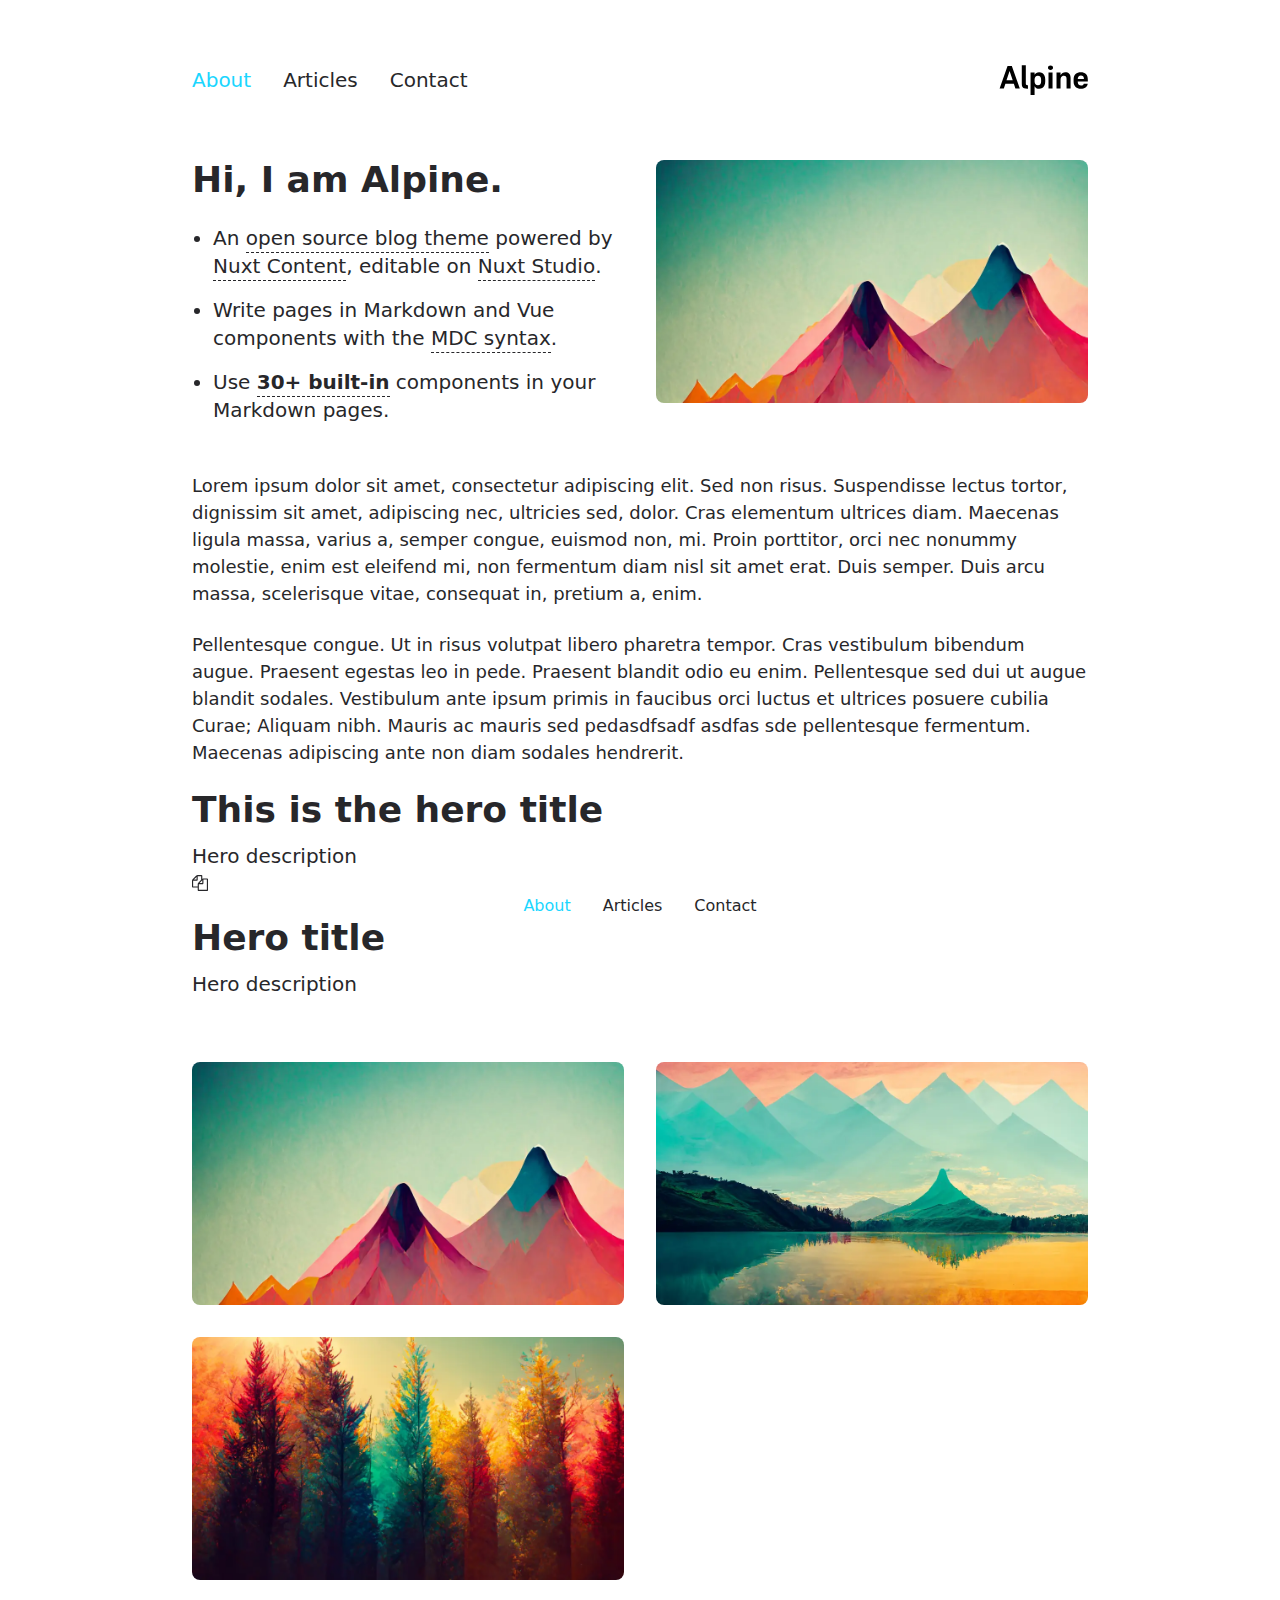
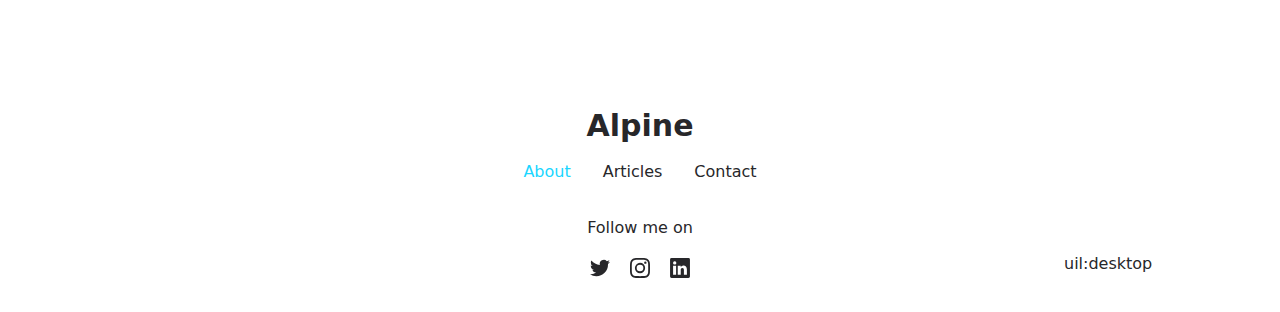
==== commit 4a4fcfed: "Deploying to gh-pages from @ corneromme/alpine-nuxt-blog-template@19d043870bda5dcd57bfca3963e038ec16" ====
--- a/index.html
+++ b/index.html
@@ -9,7 +9,7 @@
 <meta property="og:title" content="Alpine">
 <meta name="description" content="An open source blog theme powered by Nuxt.">
 <meta property="og:description" content="An open source blog theme powered by Nuxt.">
-<link rel="preload" as="fetch" crossorigin="anonymous" href="/_payload.json?dfcf4b54-5e7e-40ad-b4c6-e3321ae76462">
+<link rel="preload" as="fetch" crossorigin="anonymous" href="/_payload.json?22c5569f-1538-4e43-ba2d-33c685e4bcb1">
 <link rel="stylesheet" href="/_nuxt/entry.pyhnkjga.css">
 <link rel="stylesheet" href="/_nuxt/DocumentDrivenNotFound.DhweOwh_.css">
 <link rel="stylesheet" href="/_nuxt/Hero.vQo4GDgt.css">
@@ -19,35 +19,37 @@
 <link rel="stylesheet" href="/_nuxt/ProseStrong.D7GPjLLG.css">
 <link rel="stylesheet" href="/_nuxt/ProseP.CI2GCT6a.css">
 <link rel="stylesheet" href="/_nuxt/Gallery.DpTKixtb.css">
-<link rel="modulepreload" as="script" crossorigin href="/_nuxt/DBQoFa44.js">
-<link rel="modulepreload" as="script" crossorigin href="/_nuxt/d4qFTZ-x.js">
-<link rel="modulepreload" as="script" crossorigin href="/_nuxt/B4nmbE6d.js">
-<link rel="modulepreload" as="script" crossorigin href="/_nuxt/B0UUGkdx.js">
-<link rel="modulepreload" as="script" crossorigin href="/_nuxt/B9vpina-.js">
-<link rel="modulepreload" as="script" crossorigin href="/_nuxt/Djaw9HYR.js">
-<link rel="modulepreload" as="script" crossorigin href="/_nuxt/wtSVA1hl.js">
-<link rel="modulepreload" as="script" crossorigin href="/_nuxt/XCL2BmOG.js">
-<link rel="modulepreload" as="script" crossorigin href="/_nuxt/CV5mZXuo.js">
-<link rel="modulepreload" as="script" crossorigin href="/_nuxt/B_RUj2gC.js">
-<link rel="modulepreload" as="script" crossorigin href="/_nuxt/DWp0DnPS.js">
-<link rel="modulepreload" as="script" crossorigin href="/_nuxt/BQ03Jleq.js">
-<link rel="modulepreload" as="script" crossorigin href="/_nuxt/DycqyFMO.js">
-<link rel="modulepreload" as="script" crossorigin href="/_nuxt/HxMCAMsb.js">
-<link rel="modulepreload" as="script" crossorigin href="/_nuxt/B9eAXlw-.js">
-<link rel="modulepreload" as="script" crossorigin href="/_nuxt/DLbXQaCS.js">
-<link rel="modulepreload" as="script" crossorigin href="/_nuxt/JgjmCSY6.js">
-<link rel="modulepreload" as="script" crossorigin href="/_nuxt/6Go6QBH_.js">
+<link rel="modulepreload" as="script" crossorigin href="/_nuxt/DiIuQ_4M.js">
+<link rel="modulepreload" as="script" crossorigin href="/_nuxt/GUnelHcR.js">
+<link rel="modulepreload" as="script" crossorigin href="/_nuxt/CKsZxr0R.js">
+<link rel="modulepreload" as="script" crossorigin href="/_nuxt/-uV8BBy2.js">
+<link rel="modulepreload" as="script" crossorigin href="/_nuxt/Chg_6aVo.js">
+<link rel="modulepreload" as="script" crossorigin href="/_nuxt/BUiGuE2l.js">
+<link rel="modulepreload" as="script" crossorigin href="/_nuxt/XMylufF6.js">
+<link rel="modulepreload" as="script" crossorigin href="/_nuxt/BKgDvkMp.js">
+<link rel="modulepreload" as="script" crossorigin href="/_nuxt/CTLmzNC9.js">
+<link rel="modulepreload" as="script" crossorigin href="/_nuxt/6qC3H8jL.js">
+<link rel="modulepreload" as="script" crossorigin href="/_nuxt/BZlKVjNq.js">
+<link rel="modulepreload" as="script" crossorigin href="/_nuxt/CYV5IlVW.js">
+<link rel="modulepreload" as="script" crossorigin href="/_nuxt/Rh7joU59.js">
+<link rel="modulepreload" as="script" crossorigin href="/_nuxt/C-JfG_vV.js">
+<link rel="modulepreload" as="script" crossorigin href="/_nuxt/CN0A0ppp.js">
+<link rel="modulepreload" as="script" crossorigin href="/_nuxt/C1Z1ROFG.js">
+<link rel="modulepreload" as="script" crossorigin href="/_nuxt/DHTcA3_5.js">
+<link rel="modulepreload" as="script" crossorigin href="/_nuxt/Bfl5DdMZ.js">
+<link rel="modulepreload" as="script" crossorigin href="/_nuxt/DjEF5QJb.js">
+<link rel="modulepreload" as="script" crossorigin href="/_nuxt/CSNH8Y50.js">
 <link rel="prefetch" as="style" href="/_nuxt/article.B-KtgFcq.css">
-<link rel="prefetch" as="script" crossorigin href="/_nuxt/BBksaq8W.js">
+<link rel="prefetch" as="script" crossorigin href="/_nuxt/CqaM7atn.js">
 <link rel="prefetch" as="script" crossorigin href="/_nuxt/BcWussCh.js">
-<link rel="prefetch" as="script" crossorigin href="/_nuxt/7CLClsFB.js">
-<link rel="prefetch" as="script" crossorigin href="/_nuxt/R608ie9K.js">
+<link rel="prefetch" as="script" crossorigin href="/_nuxt/Bk4-HyN7.js">
+<link rel="prefetch" as="script" crossorigin href="/_nuxt/BV31ue2x.js">
 <link rel="prefetch" as="style" href="/_nuxt/useStudio.DzA-IoZ4.css">
-<link rel="prefetch" as="script" crossorigin href="/_nuxt/CW4470Yh.js">
+<link rel="prefetch" as="script" crossorigin href="/_nuxt/CH3JTC_Y.js">
 <link rel="prefetch" as="style" href="/_nuxt/error-404.Bwq3Qtp8.css">
-<link rel="prefetch" as="script" crossorigin href="/_nuxt/sbej5wN6.js">
+<link rel="prefetch" as="script" crossorigin href="/_nuxt/ApWChkbw.js">
 <link rel="prefetch" as="style" href="/_nuxt/error-500.C69HPPxN.css">
-<link rel="prefetch" as="script" crossorigin href="/_nuxt/DrYISycR.js">
-<script type="module" src="/_nuxt/DBQoFa44.js" crossorigin></script><style id="pinceau-runtime-hydratable">@media{.phy[--]{--puid:EjfLnP-v;}.pv-mvMUpO{max-width:var(--elements-container-maxWidth);padding-left:var(--elements-container-padding-mobile);padding-right:var(--elements-container-padding-mobile);}@media (min-width: 475px){.pv-mvMUpO{padding-left:var(--elements-container-padding-xs);padding-right:var(--elements-container-padding-xs);}}@media (min-width: 640px){.pv-mvMUpO{padding-left:var(--elements-container-padding-sm);padding-right:var(--elements-container-padding-sm);}}@media (min-width: 768px){.pv-mvMUpO{padding-left:var(--elements-container-padding-md);padding-right:var(--elements-container-padding-md);}}} @media{.phy[--]{--puid:Q2vGkV-c;}.pc-Q2vGkV[data-v-075da6b0]{---6-li-cols:2;}} </style><style id="pinceau-theme">@media { :root {--pinceau-mq: initial; --alpine-readableLine: 68ch;--alpine-backdrop-backgroundColor: #f4f4f5b3;--prose-code-inline-padding: 0.2rem 0.375rem 0.2rem 0.375rem;--prose-code-block-backdropFilter: contrast(1);--prose-code-block-border-style: solid;--prose-code-block-border-width: 1px;--prose-tbody-tr-borderBottom-style: dashed;--prose-tbody-tr-borderBottom-width: 1px;--prose-th-textAlign: inherit;--prose-thead-borderBottom-style: solid;--prose-thead-borderBottom-width: 1px;--prose-thead-border-style: solid;--prose-thead-border-width: 0px;--prose-table-textAlign: start;--prose-hr-width: 1px;--prose-hr-style: solid;--prose-li-listStylePosition: outside;--prose-ol-li-markerColor: currentColor;--prose-ol-paddingInlineStart: 21px;--prose-ol-listStyleType: decimal;--prose-ul-li-markerColor: currentColor;--prose-ul-paddingInlineStart: 21px;--prose-ul-listStyleType: disc;--prose-blockquote-border-style: solid;--prose-blockquote-border-width: 4px;--prose-blockquote-quotes: '201C' '201D' '2018' '2019';--prose-blockquote-paddingInlineStart: 24px;--prose-a-code-color-hover: currentColor;--prose-a-code-color-static: currentColor;--prose-a-hasCode-borderBottom: none;--prose-a-border-distance: 2px;--prose-a-border-color-hover: currentColor;--prose-a-border-color-static: currentColor;--prose-a-border-style-hover: solid;--prose-a-border-style-static: dashed;--prose-a-border-width: 1px;--prose-a-color-static: inherit;--prose-a-textDecoration: none;--prose-h6-margin: 3rem 0 2rem;--prose-h5-margin: 3rem 0 2rem;--prose-h4-margin: 3rem 0 2rem;--prose-h3-margin: 3rem 0 2rem;--prose-h2-margin: 3rem 0 2rem;--prose-h1-margin: 0 0 2rem;--prose-p-fontSize: 18px;--typography-lead-loose: 2;--typography-lead-relaxed: 1.625;--typography-lead-normal: 1.5;--typography-lead-snug: 1.375;--typography-lead-tight: 1.25;--typography-lead-none: 1;--typography-lead-10: 2.5rem;--typography-lead-9: 2.25rem;--typography-lead-8: 2rem;--typography-lead-7: 1.75rem;--typography-lead-6: 1.5rem;--typography-lead-5: 1.25rem;--typography-lead-4: 1rem;--typography-lead-3: .75rem;--typography-lead-2: .5rem;--typography-lead-1: .025rem;--typography-fontWeight-black: 900;--typography-fontWeight-extrabold: 800;--typography-fontWeight-bold: 700;--typography-fontWeight-semibold: 600;--typography-fontWeight-medium: 500;--typography-fontWeight-normal: 400;--typography-fontWeight-light: 300;--typography-fontWeight-extralight: 200;--typography-fontWeight-thin: 100;--typography-fontSize-9xl: 128px;--typography-fontSize-8xl: 96px;--typography-fontSize-7xl: 72px;--typography-fontSize-6xl: 60px;--typography-fontSize-5xl: 48px;--typography-fontSize-4xl: 36px;--typography-fontSize-3xl: 30px;--typography-fontSize-2xl: 24px;--typography-fontSize-xl: 20px;--typography-fontSize-lg: 18px;--typography-fontSize-base: 16px;--typography-fontSize-sm: 14px;--typography-fontSize-xs: 12px;--typography-letterSpacing-wide: 0.025em;--typography-letterSpacing-tight: -0.025em;--typography-verticalMargin-base: 24px;--typography-verticalMargin-sm: 16px;--elements-border-secondary-hover: [object Object];--elements-backdrop-background: #fffc;--elements-backdrop-filter: saturate(200%) blur(20px);--elements-container-maxWidth: 64rem;--lead-loose: 2;--lead-relaxed: 1.625;--lead-normal: 1.5;--lead-snug: 1.375;--lead-tight: 1.25;--lead-none: 1;--lead-10: 2.5rem;--lead-9: 2.25rem;--lead-8: 2rem;--lead-7: 1.75rem;--lead-6: 1.5rem;--lead-5: 1.25rem;--lead-4: 1rem;--lead-3: .75rem;--lead-2: .5rem;--lead-1: .025rem;--letterSpacing-widest: 0.1em;--letterSpacing-wider: 0.05em;--letterSpacing-wide: 0.025em;--letterSpacing-normal: 0em;--letterSpacing-tight: -0.025em;--letterSpacing-tighter: -0.05em;--fontSize-9xl: 8rem;--fontSize-8xl: 6rem;--fontSize-7xl: 4.5rem;--fontSize-6xl: 3.75rem;--fontSize-5xl: 3rem;--fontSize-4xl: 2.25rem;--fontSize-3xl: 1.875rem;--fontSize-2xl: 1.5rem;--fontSize-xl: 1.25rem;--fontSize-lg: 1.125rem;--fontSize-base: 1rem;--fontSize-sm: 0.875rem;--fontSize-xs: 0.75rem;--fontWeight-black: 900;--fontWeight-extrabold: 800;--fontWeight-bold: 700;--fontWeight-semibold: 600;--fontWeight-medium: 500;--fontWeight-normal: 400;--fontWeight-light: 300;--fontWeight-extralight: 200;--fontWeight-thin: 100;--font-mono: ui-monospace, SFMono-Regular, Menlo, Monaco, Consolas, Liberation Mono, Courier New, monospace;--font-serif: ui-serif, Georgia, Cambria, Times New Roman, Times, serif;--font-sans: ui-sans-serif, system-ui, -apple-system, BlinkMacSystemFont, Segoe UI, Roboto, Helvetica Neue, Arial, Noto Sans, sans-serif, Apple Color Emoji, Segoe UI Emoji, Segoe UI Symbol, Noto Color Emoji;--opacity-total: 1;--opacity-high: 0.8;--opacity-medium: 0.5;--opacity-soft: 0.3;--opacity-light: 0.15;--opacity-bright: 0.1;--opacity-noOpacity: 0;--borderWidth-lg: 3px;--borderWidth-md: 2px;--borderWidth-sm: 1px;--borderWidth-noBorder: 0;--space-rem-875: 0.875rem;--space-rem-625: 0.625rem;--space-rem-375: 0.375rem;--space-rem-125: 0.125rem;--space-px: 1px;--space-128: 32rem;--space-96: 24rem;--space-80: 20rem;--space-72: 18rem;--space-64: 16rem;--space-60: 15rem;--space-56: 14rem;--space-52: 13rem;--space-48: 12rem;--space-44: 11rem;--space-40: 10rem;--space-36: 9rem;--space-32: 8rem;--space-28: 7rem;--space-24: 6rem;--space-20: 5rem;--space-16: 4rem;--space-14: 3.5rem;--space-12: 3rem;--space-11: 2.75rem;--space-10: 2.5rem;--space-9: 2.25rem;--space-8: 2rem;--space-7: 1.75rem;--space-6: 1.5rem;--space-5: 1.25rem;--space-4: 1rem;--space-3: 0.75rem;--space-2: 0.5rem;--space-1: 0.25rem;--space-0: 0px;--size-full: 100%;--size-7xl: 80rem;--size-6xl: 72rem;--size-5xl: 64rem;--size-4xl: 56rem;--size-3xl: 48rem;--size-2xl: 42rem;--size-xl: 36rem;--size-lg: 32rem;--size-md: 28rem;--size-sm: 24rem;--size-xs: 20rem;--size-200: 200px;--size-104: 104px;--size-80: 80px;--size-64: 64px;--size-56: 56px;--size-48: 48px;--size-40: 40px;--size-32: 32px;--size-24: 24px;--size-20: 20px;--size-16: 16px;--size-12: 12px;--size-8: 8px;--size-6: 6px;--size-4: 4px;--size-2: 2px;--size-0: 0px;--radii-full: 9999px;--radii-3xl: 1.75rem;--radii-2xl: 1.5rem;--radii-xl: 1rem;--radii-lg: 0.75rem;--radii-md: 0.5rem;--radii-sm: 0.375rem;--radii-xs: 0.25rem;--radii-2xs: 0.125rem;--radii-none: 0px;--shadow-none: 0px 0px 0px 0px transparent;--shadow-lg: 0px 10px 15px -3px #000000, 0px 4px 6px -4px #000000;--shadow-md: 0px 4px 6px -1px #000000, 0px 2px 4px -2px #000000;--shadow-sm: 0px 1px 3px 0px #000000, 0px 1px 2px -1px #000000;--shadow-xs: 0px 1px 2px 0px #000000;--height-screen: 100vh;--width-screen: 100vw;--color-primary-900: #002e38;--color-primary-800: #005c70;--color-primary-700: #008aa9;--color-primary-600: #00b9e1;--color-primary-500: #1ad6ff;--color-primary-400: #40ddff;--color-primary-300: #66e4ff;--color-primary-200: #8deaff;--color-primary-100: #b3f1ff;--color-primary-50: #d9f8ff;--color-ruby-900: #380011;--color-ruby-800: #700021;--color-ruby-700: #a90032;--color-ruby-600: #e10043;--color-ruby-500: #ff1a5e;--color-ruby-400: #ff4079;--color-ruby-300: #ff6694;--color-ruby-200: #ff8dae;--color-ruby-100: #ffb3c9;--color-ruby-50: #ffd9e4;--color-pink-900: #380025;--color-pink-800: #70004b;--color-pink-700: #a90070;--color-pink-600: #e10095;--color-pink-500: #ff1ab2;--color-pink-400: #ff40bf;--color-pink-300: #ff66cc;--color-pink-200: #ff8dd8;--color-pink-100: #ffb3e5;--color-pink-50: #ffd9f2;--color-purple-900: #190038;--color-purple-800: #330070;--color-purple-700: #4c00a9;--color-purple-600: #6500e1;--color-purple-500: #811aff;--color-purple-400: #9640ff;--color-purple-300: #ab66ff;--color-purple-200: #c08dff;--color-purple-100: #d5b3ff;--color-purple-50: #ead9ff;--color-royalblue-900: #0b0531;--color-royalblue-800: #160a62;--color-royalblue-700: #211093;--color-royalblue-600: #2c15c4;--color-royalblue-500: #4127e8;--color-royalblue-400: #614bec;--color-royalblue-300: #806ff0;--color-royalblue-200: #a093f3;--color-royalblue-100: #c0b7f7;--color-royalblue-50: #dfdbfb;--color-indigoblue-900: #001238;--color-indigoblue-800: #002370;--color-indigoblue-700: #0035a9;--color-indigoblue-600: #0047e1;--color-indigoblue-500: #1a62ff;--color-indigoblue-400: #407cff;--color-indigoblue-300: #6696ff;--color-indigoblue-200: #8db0ff;--color-indigoblue-100: #b3cbff;--color-indigoblue-50: #d9e5ff;--color-blue-900: #002438;--color-blue-800: #004870;--color-blue-700: #006ca9;--color-blue-600: #0090e1;--color-blue-500: #1aadff;--color-blue-400: #40bbff;--color-blue-300: #66c8ff;--color-blue-200: #8dd6ff;--color-blue-100: #b3e4ff;--color-blue-50: #d9f1ff;--color-lightblue-900: #002e38;--color-lightblue-800: #005c70;--color-lightblue-700: #008aa9;--color-lightblue-600: #00b9e1;--color-lightblue-500: #1ad6ff;--color-lightblue-400: #40ddff;--color-lightblue-300: #66e4ff;--color-lightblue-200: #8deaff;--color-lightblue-100: #b3f1ff;--color-lightblue-50: #d9f8ff;--color-teal-900: #062a28;--color-teal-800: #0b544f;--color-teal-700: #117d77;--color-teal-600: #16a79e;--color-teal-500: #1cd1c6;--color-teal-400: #36e4da;--color-teal-300: #5fe9e1;--color-teal-200: #87efe9;--color-teal-100: #aff4f0;--color-teal-50: #d7faf8;--color-pear-900: #2a2b09;--color-pear-800: #545512;--color-pear-700: #7e801b;--color-pear-600: #a8aa24;--color-pear-500: #d0d32f;--color-pear-400: #d8da52;--color-pear-300: #e0e274;--color-pear-200: #e8e997;--color-pear-100: #eff0ba;--color-pear-50: #f7f8dc;--color-red-900: #380300;--color-red-800: #700700;--color-red-700: #a90a00;--color-red-600: #e10e00;--color-red-500: #ff281a;--color-red-400: #ff4c40;--color-red-300: #ff7066;--color-red-200: #ff948d;--color-red-100: #ffb7b3;--color-red-50: #ffdbd9;--color-orange-900: #381800;--color-orange-800: #702f00;--color-orange-700: #a94700;--color-orange-600: #e15e00;--color-orange-500: #ff7a1a;--color-orange-400: #ff9040;--color-orange-300: #ffa666;--color-orange-200: #ffbd8d;--color-orange-100: #ffd3b3;--color-orange-50: #ffe9d9;--color-yellow-900: #362b03;--color-yellow-800: #6d5605;--color-yellow-700: #a38108;--color-yellow-600: #daac0a;--color-yellow-500: #f5c828;--color-yellow-400: #f7d14c;--color-yellow-300: #f8da70;--color-yellow-200: #fae393;--color-yellow-100: #fcedb7;--color-yellow-50: #fdf6db;--color-green-900: #003f25;--color-green-800: #005e38;--color-green-700: #007e4a;--color-green-600: #009d5d;--color-green-500: #00bd6f;--color-green-400: #00dc82;--color-green-300: #30ffaa;--color-green-200: #83ffcc;--color-green-100: #acffdd;--color-green-50: #d6ffee;--color-gray-900: #18181B;--color-gray-800: #27272A;--color-gray-700: #3f3f46;--color-gray-600: #52525B;--color-gray-500: #71717A;--color-gray-400: #a1a1aa;--color-gray-300: #D4d4d8;--color-gray-200: #e4e4e7;--color-gray-100: #f4f4f5;--color-gray-50: #fafafa;--color-black: #0c0c0d;--color-white: #FFFFFF;--media-portrait: only screen and (orientation: portrait);--media-landscape: only screen and (orientation: landscape);--media-rm: (prefers-reduced-motion: reduce);--media-2xl: (min-width: 1536px);--media-xl: (min-width: 1280px);--media-lg: (min-width: 1024px);--media-md: (min-width: 768px);--media-sm: (min-width: 640px);--media-xs: (min-width: 475px);--alpine-body-color: var(--color-gray-800);--alpine-body-backgroundColor: var(--color-white);--prose-code-inline-fontWeight: var(--typography-fontWeight-normal);--prose-code-inline-fontSize: var(--typography-fontSize-sm);--prose-code-inline-borderRadius: var(--radii-xs);--prose-code-block-pre-padding: var(--typography-verticalMargin-sm);--prose-code-block-margin: var(--typography-verticalMargin-base) 0;--prose-code-block-fontSize: var(--typography-fontSize-sm);--prose-tbody-code-inline-fontSize: var(--typography-fontSize-sm);--prose-tbody-td-padding: var(--typography-verticalMargin-sm);--prose-th-fontWeight: var(--typography-fontWeight-semibold);--prose-th-padding: 0 var(--typography-verticalMargin-sm) var(--typography-verticalMargin-sm) var(--typography-verticalMargin-sm);--prose-table-lineHeight: var(--typography-lead-6);--prose-table-fontSize: var(--typography-fontSize-sm);--prose-table-margin: var(--typography-verticalMargin-base) 0;--prose-hr-margin: var(--typography-verticalMargin-base) 0;--prose-li-margin: var(--typography-verticalMargin-sm) 0;--prose-ol-margin: var(--typography-verticalMargin-base) 0;--prose-ul-margin: var(--typography-verticalMargin-base) 0;--prose-blockquote-margin: var(--typography-verticalMargin-base) 0;--prose-a-code-border-style: var(--prose-a-border-style-static);--prose-a-code-border-width: var(--prose-a-border-width);--prose-a-fontWeight: var(--typography-fontWeight-medium);--prose-img-margin: var(--typography-verticalMargin-base) 0;--prose-strong-fontWeight: var(--typography-fontWeight-semibold);--prose-h6-iconSize: var(--typography-fontSize-base);--prose-h6-fontWeight: var(--typography-fontWeight-semibold);--prose-h6-lineHeight: var(--typography-lead-normal);--prose-h6-fontSize: var(--typography-fontSize-lg);--prose-h5-iconSize: var(--typography-fontSize-lg);--prose-h5-fontWeight: var(--typography-fontWeight-semibold);--prose-h5-lineHeight: var(--typography-lead-snug);--prose-h5-fontSize: var(--typography-fontSize-xl);--prose-h4-iconSize: var(--typography-fontSize-lg);--prose-h4-letterSpacing: var(--typography-letterSpacing-tight);--prose-h4-fontWeight: var(--typography-fontWeight-semibold);--prose-h4-lineHeight: var(--typography-lead-snug);--prose-h4-fontSize: var(--typography-fontSize-2xl);--prose-h3-iconSize: var(--typography-fontSize-xl);--prose-h3-letterSpacing: var(--typography-letterSpacing-tight);--prose-h3-fontWeight: var(--typography-fontWeight-semibold);--prose-h3-lineHeight: var(--typography-lead-snug);--prose-h3-fontSize: var(--typography-fontSize-3xl);--prose-h2-iconSize: var(--typography-fontSize-2xl);--prose-h2-letterSpacing: var(--typography-letterSpacing-tight);--prose-h2-fontWeight: var(--typography-fontWeight-semibold);--prose-h2-lineHeight: var(--typography-lead-tight);--prose-h2-fontSize: var(--typography-fontSize-4xl);--prose-h1-iconSize: var(--typography-fontSize-3xl);--prose-h1-letterSpacing: var(--typography-letterSpacing-tight);--prose-h1-fontWeight: var(--typography-fontWeight-bold);--prose-h1-lineHeight: var(--typography-lead-tight);--prose-h1-fontSize: var(--typography-fontSize-5xl);--prose-p-br-margin: var(--typography-verticalMargin-base) 0 0 0;--prose-p-margin: var(--typography-verticalMargin-base) 0;--prose-p-lineHeight: var(--typography-lead-normal);--typography-color-primary-900: var(--color-primary-900);--typography-color-primary-800: var(--color-primary-800);--typography-color-primary-700: var(--color-primary-700);--typography-color-primary-600: var(--color-primary-600);--typography-color-primary-500: var(--color-primary-500);--typography-color-primary-400: var(--color-primary-400);--typography-color-primary-300: var(--color-primary-300);--typography-color-primary-200: var(--color-primary-200);--typography-color-primary-100: var(--color-primary-100);--typography-color-primary-50: var(--color-primary-50);--typography-font-code: var(--font-mono);--typography-font-body: var(--font-sans);--typography-font-display: var(--font-sans);--typography-body-backgroundColor: var(--color-white);--typography-body-color: var(--color-black);--elements-state-danger-borderColor-secondary: var(--color-red-200);--elements-state-danger-borderColor-primary: var(--color-red-100);--elements-state-danger-backgroundColor-secondary: var(--color-red-100);--elements-state-danger-backgroundColor-primary: var(--color-red-50);--elements-state-danger-color-secondary: var(--color-red-600);--elements-state-danger-color-primary: var(--color-red-500);--elements-state-warning-borderColor-secondary: var(--color-yellow-200);--elements-state-warning-borderColor-primary: var(--color-yellow-100);--elements-state-warning-backgroundColor-secondary: var(--color-yellow-100);--elements-state-warning-backgroundColor-primary: var(--color-yellow-50);--elements-state-warning-color-secondary: var(--color-yellow-700);--elements-state-warning-color-primary: var(--color-yellow-600);--elements-state-success-borderColor-secondary: var(--color-green-200);--elements-state-success-borderColor-primary: var(--color-green-100);--elements-state-success-backgroundColor-secondary: var(--color-green-100);--elements-state-success-backgroundColor-primary: var(--color-green-50);--elements-state-success-color-secondary: var(--color-green-600);--elements-state-success-color-primary: var(--color-green-500);--elements-state-info-borderColor-secondary: var(--color-blue-200);--elements-state-info-borderColor-primary: var(--color-blue-100);--elements-state-info-backgroundColor-secondary: var(--color-blue-100);--elements-state-info-backgroundColor-primary: var(--color-blue-50);--elements-state-info-color-secondary: var(--color-blue-600);--elements-state-info-color-primary: var(--color-blue-500);--elements-state-primary-borderColor-secondary: var(--color-primary-200);--elements-state-primary-borderColor-primary: var(--color-primary-100);--elements-state-primary-backgroundColor-secondary: var(--color-primary-100);--elements-state-primary-backgroundColor-primary: var(--color-primary-50);--elements-state-primary-color-secondary: var(--color-primary-700);--elements-state-primary-color-primary: var(--color-primary-600);--elements-surface-secondary-backgroundColor: var(--color-gray-200);--elements-surface-primary-backgroundColor: var(--color-gray-100);--elements-surface-background-base: var(--color-gray-100);--elements-border-secondary-static: var(--color-gray-200);--elements-border-primary-hover: var(--color-gray-200);--elements-border-primary-static: var(--color-gray-100);--elements-container-padding-md: var(--space-16);--elements-container-padding-sm: var(--space-12);--elements-container-padding-xs: var(--space-8);--elements-container-padding-mobile: var(--space-6);--elements-text-secondary-color-hover: var(--color-gray-700);--elements-text-secondary-color-static: var(--color-gray-500);--elements-text-primary-color-static: var(--color-gray-900);--text-6xl-lineHeight: var(--lead-none);--text-6xl-fontSize: var(--fontSize-6xl);--text-5xl-lineHeight: var(--lead-none);--text-5xl-fontSize: var(--fontSize-5xl);--text-4xl-lineHeight: var(--lead-10);--text-4xl-fontSize: var(--fontSize-4xl);--text-3xl-lineHeight: var(--lead-9);--text-3xl-fontSize: var(--fontSize-3xl);--text-2xl-lineHeight: var(--lead-8);--text-2xl-fontSize: var(--fontSize-2xl);--text-xl-lineHeight: var(--lead-7);--text-xl-fontSize: var(--fontSize-xl);--text-lg-lineHeight: var(--lead-7);--text-lg-fontSize: var(--fontSize-lg);--text-base-lineHeight: var(--lead-6);--text-base-fontSize: var(--fontSize-base);--text-sm-lineHeight: var(--lead-5);--text-sm-fontSize: var(--fontSize-sm);--text-xs-lineHeight: var(--lead-4);--text-xs-fontSize: var(--fontSize-xs);--shadow-2xl: 0px 25px 50px -12px var(--color-gray-900);--shadow-xl: 0px 20px 25px -5px var(--color-gray-400), 0px 8px 10px -6px #000000;--color-secondary-900: var(--color-gray-900);--color-secondary-800: var(--color-gray-800);--color-secondary-700: var(--color-gray-700);--color-secondary-600: var(--color-gray-600);--color-secondary-500: var(--color-gray-500);--color-secondary-400: var(--color-gray-400);--color-secondary-300: var(--color-gray-300);--color-secondary-200: var(--color-gray-200);--color-secondary-100: var(--color-gray-100);--color-secondary-50: var(--color-gray-50);--prose-a-code-background-hover: var(--typography-color-primary-50);--prose-a-code-border-color-hover: var(--typography-color-primary-500);--prose-a-color-hover: var(--typography-color-primary-500);--typography-color-secondary-900: var(--color-secondary-900);--typography-color-secondary-800: var(--color-secondary-800);--typography-color-secondary-700: var(--color-secondary-700);--typography-color-secondary-600: var(--color-secondary-600);--typography-color-secondary-500: var(--color-secondary-500);--typography-color-secondary-400: var(--color-secondary-400);--typography-color-secondary-300: var(--color-secondary-300);--typography-color-secondary-200: var(--color-secondary-200);--typography-color-secondary-100: var(--color-secondary-100);--typography-color-secondary-50: var(--color-secondary-50);--prose-code-inline-backgroundColor: var(--typography-color-secondary-100);--prose-code-inline-color: var(--typography-color-secondary-700);--prose-code-block-backgroundColor: var(--typography-color-secondary-100);--prose-code-block-color: var(--typography-color-secondary-700);--prose-code-block-border-color: var(--typography-color-secondary-200);--prose-tbody-tr-borderBottom-color: var(--typography-color-secondary-200);--prose-th-color: var(--typography-color-secondary-600);--prose-thead-borderBottom-color: var(--typography-color-secondary-200);--prose-thead-border-color: var(--typography-color-secondary-300);--prose-hr-color: var(--typography-color-secondary-200);--prose-blockquote-border-color: var(--typography-color-secondary-200);--prose-blockquote-color: var(--typography-color-secondary-500);--prose-a-code-border-color-static: var(--typography-color-secondary-400); } }@media { :root.dark {--pinceau-mq: dark; --alpine-backdrop-backgroundColor: #18181bb3;--prose-code-block-backdropFilter: contrast(1);--prose-ol-li-markerColor: currentColor;--prose-ul-li-markerColor: currentColor;--prose-a-code-color-hover: currentColor;--prose-a-code-color-static: currentColor;--prose-a-border-color-hover: currentColor;--prose-a-border-color-static: currentColor;--prose-a-color-static: inherit;--elements-backdrop-background: #0c0d0ccc;--alpine-body-color: var(--color-gray-200);--alpine-body-backgroundColor: var(--color-black);--typography-body-backgroundColor: var(--color-black);--typography-body-color: var(--color-white);--elements-state-danger-borderColor-secondary: var(--color-red-700);--elements-state-danger-borderColor-primary: var(--color-red-800);--elements-state-danger-backgroundColor-secondary: var(--color-red-800);--elements-state-danger-backgroundColor-primary: var(--color-red-900);--elements-state-danger-color-secondary: var(--color-red-200);--elements-state-danger-color-primary: var(--color-red-300);--elements-state-warning-borderColor-secondary: var(--color-yellow-700);--elements-state-warning-borderColor-primary: var(--color-yellow-800);--elements-state-warning-backgroundColor-secondary: var(--color-yellow-800);--elements-state-warning-backgroundColor-primary: var(--color-yellow-900);--elements-state-warning-color-secondary: var(--color-yellow-200);--elements-state-warning-color-primary: var(--color-yellow-400);--elements-state-success-borderColor-secondary: var(--color-green-700);--elements-state-success-borderColor-primary: var(--color-green-800);--elements-state-success-backgroundColor-secondary: var(--color-green-800);--elements-state-success-backgroundColor-primary: var(--color-green-900);--elements-state-success-color-secondary: var(--color-green-200);--elements-state-success-color-primary: var(--color-green-400);--elements-state-info-borderColor-secondary: var(--color-blue-700);--elements-state-info-borderColor-primary: var(--color-blue-800);--elements-state-info-backgroundColor-secondary: var(--color-blue-800);--elements-state-info-backgroundColor-primary: var(--color-blue-900);--elements-state-info-color-secondary: var(--color-blue-200);--elements-state-info-color-primary: var(--color-blue-400);--elements-state-primary-borderColor-secondary: var(--color-primary-700);--elements-state-primary-borderColor-primary: var(--color-primary-800);--elements-state-primary-backgroundColor-secondary: var(--color-primary-800);--elements-state-primary-backgroundColor-primary: var(--color-primary-900);--elements-state-primary-color-secondary: var(--color-primary-200);--elements-state-primary-color-primary: var(--color-primary-400);--elements-surface-secondary-backgroundColor: var(--color-gray-800);--elements-surface-primary-backgroundColor: var(--color-gray-900);--elements-surface-background-base: var(--color-gray-900);--elements-border-secondary-static: var(--color-gray-800);--elements-border-primary-hover: var(--color-gray-800);--elements-border-primary-static: var(--color-gray-900);--elements-text-secondary-color-hover: var(--color-gray-200);--elements-text-secondary-color-static: var(--color-gray-400);--elements-text-primary-color-static: var(--color-gray-50);--prose-a-code-background-hover: var(--typography-color-primary-900);--prose-a-code-border-color-hover: var(--typography-color-primary-600);--prose-a-color-hover: var(--typography-color-primary-400);--prose-code-inline-backgroundColor: var(--typography-color-secondary-800);--prose-code-inline-color: var(--typography-color-secondary-200);--prose-code-block-backgroundColor: var(--typography-color-secondary-900);--prose-code-block-color: var(--typography-color-secondary-200);--prose-code-block-border-color: var(--typography-color-secondary-800);--prose-tbody-tr-borderBottom-color: var(--typography-color-secondary-800);--prose-th-color: var(--typography-color-secondary-400);--prose-thead-borderBottom-color: var(--typography-color-secondary-800);--prose-thead-border-color: var(--typography-color-secondary-600);--prose-hr-color: var(--typography-color-secondary-800);--prose-blockquote-border-color: var(--typography-color-secondary-700);--prose-blockquote-color: var(--typography-color-secondary-400);--prose-a-code-border-color-static: var(--typography-color-secondary-600); } }</style><script>"use strict";(()=>{const a=window,e=document.documentElement,c=window.localStorage,d=["dark","light"],n=c&&c.getItem&&c.getItem("nuxt-color-mode")||"system";let l=n==="system"?f():n;const i=e.getAttribute("data-color-mode-forced");i&&(l=i),r(l),a["__NUXT_COLOR_MODE__"]={preference:n,value:l,getColorScheme:f,addColorScheme:r,removeColorScheme:u};function r(o){const t=""+o+"",s="";e.classList?e.classList.add(t):e.className+=" "+t,s&&e.setAttribute("data-"+s,o)}function u(o){const t=""+o+"",s="";e.classList?e.classList.remove(t):e.className=e.className.replace(new RegExp(t,"g"),""),s&&e.removeAttribute("data-"+s)}function m(o){return a.matchMedia("(prefers-color-scheme"+o+")")}function f(){if(a.matchMedia&&m("").media!=="not all"){for(const o of d)if(m(":"+o).matches)return o}return"light"}})();
-</script></head><body><div id="__nuxt"><div class="container pv-mvMUpO pc-EjfLnP app-layout" data-v-b5de449e data-v-98bd95b7><!--[--><div class="nuxt-progress" style="width:0%;height:3px;opacity:0;background-size:Infinity% auto;" data-v-b5de449e></div><header class="right" data-v-b5de449e data-v-d2647fcb><div class="menu" data-v-d2647fcb><button aria-label="Navigation Menu" data-v-d2647fcb><svg width="24" height="24" viewBox="0 0 68 68" fill="currentColor" xmlns="http://www.w3.org/2000/svg" data-v-d2647fcb><path d="M8 34C8 32.1362 8 31.2044 8.30448 30.4693C8.71046 29.4892 9.48915 28.7105 10.4693 28.3045C11.2044 28 12.1362 28 14 28C15.8638 28 16.7956 28 17.5307 28.3045C18.5108 28.7105 19.2895 29.4892 19.6955 30.4693C20 31.2044 20 32.1362 20 34C20 35.8638 20 36.7956 19.6955 37.5307C19.2895 38.5108 18.5108 39.2895 17.5307 39.6955C16.7956 40 15.8638 40 14 40C12.1362 40 11.2044 40 10.4693 39.6955C9.48915 39.2895 8.71046 38.5108 8.30448 37.5307C8 36.7956 8 35.8638 8 34Z" data-v-d2647fcb></path><path d="M28 34C28 32.1362 28 31.2044 28.3045 30.4693C28.7105 29.4892 29.4892 28.7105 30.4693 28.3045C31.2044 28 32.1362 28 34 28C35.8638 28 36.7956 28 37.5307 28.3045C38.5108 28.7105 39.2895 29.4892 39.6955 30.4693C40 31.2044 40 32.1362 40 34C40 35.8638 40 36.7956 39.6955 37.5307C39.2895 38.5108 38.5108 39.2895 37.5307 39.6955C36.7956 40 35.8638 40 34 40C32.1362 40 31.2044 40 30.4693 39.6955C29.4892 39.2895 28.7105 38.5108 28.3045 37.5307C28 36.7956 28 35.8638 28 34Z" data-v-d2647fcb></path><path d="M48 34C48 32.1362 48 31.2044 48.3045 30.4693C48.7105 29.4892 49.4892 28.7105 50.4693 28.3045C51.2044 28 52.1362 28 54 28C55.8638 28 56.7956 28 57.5307 28.3045C58.5108 28.7105 59.2895 29.4892 59.6955 30.4693C60 31.2044 60 32.1362 60 34C60 35.8638 60 36.7956 59.6955 37.5307C59.2895 38.5108 58.5108 39.2895 57.5307 39.6955C56.7956 40 55.8638 40 54 40C52.1362 40 51.2044 40 50.4693 39.6955C49.4892 39.2895 48.7105 38.5108 48.3045 37.5307C48 36.7956 48 35.8638 48 34Z" data-v-d2647fcb></path></svg></button></div><div class="overlay" data-v-d2647fcb><nav data-v-d2647fcb data-v-b3ee0519><ul data-v-b3ee0519><!--[--><li data-v-b3ee0519><a aria-current="page" href="/" class="router-link-active router-link-exact-active" data-v-b3ee0519><span class="underline-fx" data-v-b3ee0519></span> About</a></li><li data-v-b3ee0519><a href="/articles" class="" data-v-b3ee0519><span class="underline-fx" data-v-b3ee0519></span> Articles</a></li><li data-v-b3ee0519><a href="/contact" class="" data-v-b3ee0519><span class="underline-fx" data-v-b3ee0519></span> Contact</a></li><!--]--></ul></nav></div><div class="logo" data-v-d2647fcb><a aria-current="page" href="/" class="router-link-active router-link-exact-active" data-v-d2647fcb><img src="/logo-dark.svg" class="dark-img" alt="alpine" width="89" height="31" data-v-d2647fcb><img src="/logo.svg" class="light-img" alt="alpine" width="89" height="31" data-v-d2647fcb></a></div><div class="main-nav" data-v-d2647fcb><nav data-v-d2647fcb data-v-b3ee0519><ul data-v-b3ee0519><!--[--><li data-v-b3ee0519><a aria-current="page" href="/" class="router-link-active router-link-exact-active" data-v-b3ee0519><span class="underline-fx" data-v-b3ee0519></span> About</a></li><li data-v-b3ee0519><a href="/articles" class="" data-v-b3ee0519><span class="underline-fx" data-v-b3ee0519></span> Articles</a></li><li data-v-b3ee0519><a href="/contact" class="" data-v-b3ee0519><span class="underline-fx" data-v-b3ee0519></span> Contact</a></li><!--]--></ul></nav></div></header><!--[--><div class="document-driven-page"><main><!--[--><div><section class="hero" data-v-afb78b7a><div class="layout" data-v-afb78b7a><div class="content" data-v-afb78b7a><div class="title" data-v-afb78b7a><!--[-->Hi, I am Alpine.<!--]--></div><div class="description" data-v-afb78b7a><!--[--><ul data-v-17fc41d7><!--[--><li data-v-ff61ca7f><!--[-->An <a href="https://github.com/nuxt-themes/alpine" rel="nofollow" data-v-ef8e329f><!--[-->open source blog theme<!--]--></a> powered by <a href="https://content.nuxtjs.org" rel="nofollow" data-v-ef8e329f><!--[-->Nuxt Content<!--]--></a>, editable on <a href="https://nuxt.studio" rel="nofollow" data-v-ef8e329f><!--[-->Nuxt Studio<!--]--></a>.<!--]--></li><li data-v-ff61ca7f><!--[-->Write pages in Markdown and Vue components with the <a href="https://content.nuxtjs.org/guide/writing/mdc" rel="nofollow" data-v-ef8e329f><!--[-->MDC syntax<!--]--></a>.<!--]--></li><li data-v-ff61ca7f><!--[-->Use <a href="https://elements.nuxt.space" rel="nofollow" data-v-ef8e329f><!--[--><strong data-v-40e619b0><!--[-->30+ built-in<!--]--></strong><!--]--></a> components in your Markdown pages.<!--]--></li><!--]--></ul><!--]--></div></div><img src="/alpine-0.webp" class="right" alt="Hero Image" width="16" height="9" data-v-afb78b7a></div></section><p data-v-bc9b5591><!--[-->Lorem ipsum dolor sit amet, consectetur adipiscing elit. Sed non risus. Suspendisse lectus tortor, dignissim sit amet, adipiscing nec, ultricies sed, dolor. Cras elementum ultrices diam. Maecenas ligula massa, varius a, semper congue, euismod non, mi. Proin porttitor, orci nec nonummy molestie, enim est eleifend mi, non fermentum diam nisl sit amet erat. Duis semper. Duis arcu massa, scelerisque vitae, consequat in, pretium a, enim.<!--]--></p><p data-v-bc9b5591><!--[-->Pellentesque congue. Ut in risus volutpat libero pharetra tempor. Cras vestibulum bibendum augue. Praesent egestas leo in pede. Praesent blandit odio eu enim. Pellentesque sed dui ut augue blandit sodales. Vestibulum ante ipsum primis in faucibus orci luctus et ultrices posuere cubilia Curae; Aliquam nibh. Mauris ac mauris sed pede pellentesque fermentum. Maecenas adipiscing ante non diam sodales hendrerit.<!--]--></p><section class="gallery pc-Q2vGkV" data-v-075da6b0><div class="layout" data-v-075da6b0><!--[--><img src="/alpine-0.webp" width="16" height="9" data-v-075da6b0><img src="/alpine-1.webp" width="16" height="9" data-v-075da6b0><img src="/alpine-2.webp" width="16" height="9" data-v-075da6b0><!--]--></div></section></div><!--]--></main></div><!--]--><footer class="center" data-v-b5de449e data-v-6e343129><a href="https://www.github.com/nuxt-themes/alpine" rel="noopener noreferrer" class="credits" data-v-6e343129>Alpine</a><div class="navigation" data-v-6e343129><nav data-v-6e343129 data-v-b3ee0519><ul data-v-b3ee0519><!--[--><li data-v-b3ee0519><a aria-current="page" href="/" class="router-link-active router-link-exact-active" data-v-b3ee0519><span class="underline-fx" data-v-b3ee0519></span> About</a></li><li data-v-b3ee0519><a href="/articles" class="" data-v-b3ee0519><span class="underline-fx" data-v-b3ee0519></span> Articles</a></li><li data-v-b3ee0519><a href="/contact" class="" data-v-b3ee0519><span class="underline-fx" data-v-b3ee0519></span> Contact</a></li><!--]--></ul></nav></div><p class="message" data-v-6e343129>Follow me on</p><div class="icons" data-v-6e343129><div class="social" data-v-6e343129><!--[--><a href="https://twitter.com/nuxtlabs" rel="noopener noreferrer" target="_blank" title="nuxtlabs" aria-label="nuxtlabs" data-v-836036d5><svg xmlns="http://www.w3.org/2000/svg" xmlns:xlink="http://www.w3.org/1999/xlink" aria-hidden="true" role="img" class="icon" data-v-836036d5 style="" width="1em" height="1em" viewBox="0 0 24 24" data-v-cd5794d8><path fill="currentColor" d="M22 5.8a8.49 8.49 0 0 1-2.36.64a4.13 4.13 0 0 0 1.81-2.27a8.21 8.21 0 0 1-2.61 1a4.1 4.1 0 0 0-7 3.74a11.64 11.64 0 0 1-8.45-4.29a4.16 4.16 0 0 0-.55 2.07a4.09 4.09 0 0 0 1.82 3.41a4.05 4.05 0 0 1-1.86-.51v.05a4.1 4.1 0 0 0 3.3 4a3.93 3.93 0 0 1-1.1.17a4.9 4.9 0 0 1-.77-.07a4.11 4.11 0 0 0 3.83 2.84A8.22 8.22 0 0 1 3 18.34a7.93 7.93 0 0 1-1-.06a11.57 11.57 0 0 0 6.29 1.85A11.59 11.59 0 0 0 20 8.45v-.53a8.43 8.43 0 0 0 2-2.12"/></svg></a><a href="https://instagram.com/atinuxt" rel="noopener noreferrer" target="_blank" title="atinuxt" aria-label="atinuxt" data-v-836036d5><svg xmlns="http://www.w3.org/2000/svg" xmlns:xlink="http://www.w3.org/1999/xlink" aria-hidden="true" role="img" class="icon" data-v-836036d5 style="" width="1em" height="1em" viewBox="0 0 24 24" data-v-cd5794d8><path fill="currentColor" d="M17.34 5.46a1.2 1.2 0 1 0 1.2 1.2a1.2 1.2 0 0 0-1.2-1.2m4.6 2.42a7.59 7.59 0 0 0-.46-2.43a4.94 4.94 0 0 0-1.16-1.77a4.7 4.7 0 0 0-1.77-1.15a7.3 7.3 0 0 0-2.43-.47C15.06 2 14.72 2 12 2s-3.06 0-4.12.06a7.3 7.3 0 0 0-2.43.47a4.78 4.78 0 0 0-1.77 1.15a4.7 4.7 0 0 0-1.15 1.77a7.3 7.3 0 0 0-.47 2.43C2 8.94 2 9.28 2 12s0 3.06.06 4.12a7.3 7.3 0 0 0 .47 2.43a4.7 4.7 0 0 0 1.15 1.77a4.78 4.78 0 0 0 1.77 1.15a7.3 7.3 0 0 0 2.43.47C8.94 22 9.28 22 12 22s3.06 0 4.12-.06a7.3 7.3 0 0 0 2.43-.47a4.7 4.7 0 0 0 1.77-1.15a4.85 4.85 0 0 0 1.16-1.77a7.59 7.59 0 0 0 .46-2.43c0-1.06.06-1.4.06-4.12s0-3.06-.06-4.12M20.14 16a5.61 5.61 0 0 1-.34 1.86a3.06 3.06 0 0 1-.75 1.15a3.19 3.19 0 0 1-1.15.75a5.61 5.61 0 0 1-1.86.34c-1 .05-1.37.06-4 .06s-3 0-4-.06a5.73 5.73 0 0 1-1.94-.3a3.27 3.27 0 0 1-1.1-.75a3 3 0 0 1-.74-1.15a5.54 5.54 0 0 1-.4-1.9c0-1-.06-1.37-.06-4s0-3 .06-4a5.54 5.54 0 0 1 .35-1.9A3 3 0 0 1 5 5a3.14 3.14 0 0 1 1.1-.8A5.73 5.73 0 0 1 8 3.86c1 0 1.37-.06 4-.06s3 0 4 .06a5.61 5.61 0 0 1 1.86.34a3.06 3.06 0 0 1 1.19.8a3.06 3.06 0 0 1 .75 1.1a5.61 5.61 0 0 1 .34 1.9c.05 1 .06 1.37.06 4s-.01 3-.06 4M12 6.87A5.13 5.13 0 1 0 17.14 12A5.12 5.12 0 0 0 12 6.87m0 8.46A3.33 3.33 0 1 1 15.33 12A3.33 3.33 0 0 1 12 15.33"/></svg></a><a href="https://www.linkedin.com/company/nuxtlabs" rel="noopener noreferrer" target="_blank" title="LinkedIn" aria-label="LinkedIn" data-v-836036d5><svg xmlns="http://www.w3.org/2000/svg" xmlns:xlink="http://www.w3.org/1999/xlink" aria-hidden="true" role="img" class="icon" data-v-836036d5 style="" width="1em" height="1em" viewBox="0 0 24 24" data-v-cd5794d8><path fill="currentColor" d="M20.47 2H3.53a1.45 1.45 0 0 0-1.47 1.43v17.14A1.45 1.45 0 0 0 3.53 22h16.94a1.45 1.45 0 0 0 1.47-1.43V3.43A1.45 1.45 0 0 0 20.47 2M8.09 18.74h-3v-9h3ZM6.59 8.48a1.56 1.56 0 1 1 0-3.12a1.57 1.57 0 1 1 0 3.12m12.32 10.26h-3v-4.83c0-1.21-.43-2-1.52-2A1.65 1.65 0 0 0 12.85 13a2 2 0 0 0-.1.73v5h-3v-9h3V11a3 3 0 0 1 2.71-1.5c2 0 3.45 1.29 3.45 4.06Z"/></svg></a><!--]--></div><div class="color-mode-switch" data-v-6e343129><button aria-label="Color Mode" data-v-6e343129 data-v-10a968a6><span data-v-10a968a6></span></button></div></div></footer><!--]--></div></div><div id="teleports"></div><script type="application/json" id="__NUXT_DATA__" data-ssr="true" data-src="/_payload.json?dfcf4b54-5e7e-40ad-b4c6-e3321ae76462">[{"state":1,"once":176,"_errors":178,"serverRendered":146,"path":7,"prerenderedAt":180},["Reactive",2],{"$sdd-pages":3,"$sdd-surrounds":131,"$sdd-globals":142,"$scolor-mode":144,"$sdd-navigation":147,"$sicons":167},["ShallowRef",4],["ShallowReactive",5],{"/":6},{"_path":7,"_dir":8,"_draft":9,"_partial":9,"_locale":8,"title":10,"description":11,"layout":12,"head":13,"body":15,"_type":126,"_id":127,"_source":128,"_file":129,"_extension":130},"/","",false,"About","An open source blog theme powered by Nuxt.","default",{"title":14},"Alpine",{"type":16,"children":17,"toc":123},"root",[18,108,113,118],{"type":19,"tag":20,"props":21,"children":23},"element","hero",{"image":22},"/alpine-0.webp",[24,35],{"type":19,"tag":25,"props":26,"children":27},"template",{"v-slot:title":8},[28],{"type":19,"tag":29,"props":30,"children":31},"p",{},[32],{"type":33,"value":34},"text","Hi, I am Alpine.",{"type":19,"tag":25,"props":36,"children":37},{"v-slot:description":8},[38],{"type":19,"tag":39,"props":40,"children":41},"ul",{},[42,77,90],{"type":19,"tag":43,"props":44,"children":45},"li",{},[46,48,57,59,66,68,75],{"type":33,"value":47},"An ",{"type":19,"tag":49,"props":50,"children":54},"a",{"href":51,"rel":52},"https://github.com/nuxt-themes/alpine",[53],"nofollow",[55],{"type":33,"value":56},"open source blog theme",{"type":33,"value":58}," powered by ",{"type":19,"tag":49,"props":60,"children":63},{"href":61,"rel":62},"https://content.nuxtjs.org",[53],[64],{"type":33,"value":65},"Nuxt Content",{"type":33,"value":67},", editable on ",{"type":19,"tag":49,"props":69,"children":72},{"href":70,"rel":71},"https://nuxt.studio",[53],[73],{"type":33,"value":74},"Nuxt Studio",{"type":33,"value":76},".",{"type":19,"tag":43,"props":78,"children":79},{},[80,82,89],{"type":33,"value":81},"Write pages in Markdown and Vue components with the ",{"type":19,"tag":49,"props":83,"children":86},{"href":84,"rel":85},"https://content.nuxtjs.org/guide/writing/mdc",[53],[87],{"type":33,"value":88},"MDC syntax",{"type":33,"value":76},{"type":19,"tag":43,"props":91,"children":92},{},[93,95,106],{"type":33,"value":94},"Use ",{"type":19,"tag":49,"props":96,"children":99},{"href":97,"rel":98},"https://elements.nuxt.space",[53],[100],{"type":19,"tag":101,"props":102,"children":103},"strong",{},[104],{"type":33,"value":105},"30+ built-in",{"type":33,"value":107}," components in your Markdown pages.",{"type":19,"tag":29,"props":109,"children":110},{},[111],{"type":33,"value":112},"Lorem ipsum dolor sit amet, consectetur adipiscing elit. Sed non risus. Suspendisse lectus tortor, dignissim sit amet, adipiscing nec, ultricies sed, dolor. Cras elementum ultrices diam. Maecenas ligula massa, varius a, semper congue, euismod non, mi. Proin porttitor, orci nec nonummy molestie, enim est eleifend mi, non fermentum diam nisl sit amet erat. Duis semper. Duis arcu massa, scelerisque vitae, consequat in, pretium a, enim.",{"type":19,"tag":29,"props":114,"children":115},{},[116],{"type":33,"value":117},"Pellentesque congue. Ut in risus volutpat libero pharetra tempor. Cras vestibulum bibendum augue. Praesent egestas leo in pede. Praesent blandit odio eu enim. Pellentesque sed dui ut augue blandit sodales. Vestibulum ante ipsum primis in faucibus orci luctus et ultrices posuere cubilia Curae; Aliquam nibh. Mauris ac mauris sed pede pellentesque fermentum. Maecenas adipiscing ante non diam sodales hendrerit.",{"type":19,"tag":119,"props":120,"children":122},"gallery",{":images":121},"[\"/alpine-0.webp\",\"/alpine-1.webp\",\"/alpine-2.webp\"]",[],{"title":8,"searchDepth":124,"depth":124,"links":125},2,[],"markdown","content:1.index.md","content","1.index.md","md",["ShallowRef",132],["ShallowReactive",133],{"/":134},[135,136],null,{"_path":137,"_dir":8,"_draft":9,"_partial":9,"_locale":8,"title":138,"description":8,"layout":139,"_type":126,"_id":140,"_source":128,"_file":141,"_extension":130},"/articles","Articles","page","content:2.articles.md","2.articles.md",["ShallowRef",143],{},{"preference":145,"value":145,"unknown":146,"forced":9},"system",true,[148,149,164],{"title":10,"_path":7,"layout":12},{"title":138,"_path":137,"children":150,"layout":139},[151,155,158,161],{"title":152,"_path":153,"layout":154},"Get started with Alpine","/articles/get-started","article",{"title":156,"_path":157,"layout":154},"Configure Alpine","/articles/configure",{"title":159,"_path":160,"layout":154},"Write Articles","/articles/write-articles",{"title":162,"_path":163,"layout":154},"Customize Alpine","/articles/design-tokens",{"title":165,"_path":166,"layout":12},"Contact","/contact",{"uil:twitter":168,"uil:instagram":172,"uil:linkedin":174},{"left":169,"top":169,"width":170,"height":170,"rotate":169,"vFlip":9,"hFlip":9,"body":171},0,24,"\u003Cpath fill=\"currentColor\" d=\"M22 5.8a8.49 8.49 0 0 1-2.36.64a4.13 4.13 0 0 0 1.81-2.27a8.21 8.21 0 0 1-2.61 1a4.1 4.1 0 0 0-7 3.74a11.64 11.64 0 0 1-8.45-4.29a4.16 4.16 0 0 0-.55 2.07a4.09 4.09 0 0 0 1.82 3.41a4.05 4.05 0 0 1-1.86-.51v.05a4.1 4.1 0 0 0 3.3 4a3.93 3.93 0 0 1-1.1.17a4.9 4.9 0 0 1-.77-.07a4.11 4.11 0 0 0 3.83 2.84A8.22 8.22 0 0 1 3 18.34a7.93 7.93 0 0 1-1-.06a11.57 11.57 0 0 0 6.29 1.85A11.59 11.59 0 0 0 20 8.45v-.53a8.43 8.43 0 0 0 2-2.12\"/>",{"left":169,"top":169,"width":170,"height":170,"rotate":169,"vFlip":9,"hFlip":9,"body":173},"\u003Cpath fill=\"currentColor\" d=\"M17.34 5.46a1.2 1.2 0 1 0 1.2 1.2a1.2 1.2 0 0 0-1.2-1.2m4.6 2.42a7.59 7.59 0 0 0-.46-2.43a4.94 4.94 0 0 0-1.16-1.77a4.7 4.7 0 0 0-1.77-1.15a7.3 7.3 0 0 0-2.43-.47C15.06 2 14.72 2 12 2s-3.06 0-4.12.06a7.3 7.3 0 0 0-2.43.47a4.78 4.78 0 0 0-1.77 1.15a4.7 4.7 0 0 0-1.15 1.77a7.3 7.3 0 0 0-.47 2.43C2 8.94 2 9.28 2 12s0 3.06.06 4.12a7.3 7.3 0 0 0 .47 2.43a4.7 4.7 0 0 0 1.15 1.77a4.78 4.78 0 0 0 1.77 1.15a7.3 7.3 0 0 0 2.43.47C8.94 22 9.28 22 12 22s3.06 0 4.12-.06a7.3 7.3 0 0 0 2.43-.47a4.7 4.7 0 0 0 1.77-1.15a4.85 4.85 0 0 0 1.16-1.77a7.59 7.59 0 0 0 .46-2.43c0-1.06.06-1.4.06-4.12s0-3.06-.06-4.12M20.14 16a5.61 5.61 0 0 1-.34 1.86a3.06 3.06 0 0 1-.75 1.15a3.19 3.19 0 0 1-1.15.75a5.61 5.61 0 0 1-1.86.34c-1 .05-1.37.06-4 .06s-3 0-4-.06a5.73 5.73 0 0 1-1.94-.3a3.27 3.27 0 0 1-1.1-.75a3 3 0 0 1-.74-1.15a5.54 5.54 0 0 1-.4-1.9c0-1-.06-1.37-.06-4s0-3 .06-4a5.54 5.54 0 0 1 .35-1.9A3 3 0 0 1 5 5a3.14 3.14 0 0 1 1.1-.8A5.73 5.73 0 0 1 8 3.86c1 0 1.37-.06 4-.06s3 0 4 .06a5.61 5.61 0 0 1 1.86.34a3.06 3.06 0 0 1 1.19.8a3.06 3.06 0 0 1 .75 1.1a5.61 5.61 0 0 1 .34 1.9c.05 1 .06 1.37.06 4s-.01 3-.06 4M12 6.87A5.13 5.13 0 1 0 17.14 12A5.12 5.12 0 0 0 12 6.87m0 8.46A3.33 3.33 0 1 1 15.33 12A3.33 3.33 0 0 1 12 15.33\"/>",{"left":169,"top":169,"width":170,"height":170,"rotate":169,"vFlip":9,"hFlip":9,"body":175},"\u003Cpath fill=\"currentColor\" d=\"M20.47 2H3.53a1.45 1.45 0 0 0-1.47 1.43v17.14A1.45 1.45 0 0 0 3.53 22h16.94a1.45 1.45 0 0 0 1.47-1.43V3.43A1.45 1.45 0 0 0 20.47 2M8.09 18.74h-3v-9h3ZM6.59 8.48a1.56 1.56 0 1 1 0-3.12a1.57 1.57 0 1 1 0 3.12m12.32 10.26h-3v-4.83c0-1.21-.43-2-1.52-2A1.65 1.65 0 0 0 12.85 13a2 2 0 0 0-.1.73v5h-3v-9h3V11a3 3 0 0 1 2.71-1.5c2 0 3.45 1.29 3.45 4.06Z\"/>",["Reactive",177],["Set"],["Reactive",179],{},1714146877552]</script>
-<script>window.__NUXT__={};window.__NUXT__.config={public:{FORMSPREE_URL:"",plausible:{hashMode:false,trackLocalhost:false,domain:"",apiHost:"https://plausible.io",autoPageviews:true,autoOutboundTracking:false},studio:{apiURL:"https://api.nuxt.studio",iframeMessagingAllowedOrigins:""},mdc:{components:{prose:true,map:{p:"prose-p",a:"prose-a",blockquote:"prose-blockquote","code-inline":"prose-code-inline",code:"ProseCodeInline",em:"prose-em",h1:"prose-h1",h2:"prose-h2",h3:"prose-h3",h4:"prose-h4",h5:"prose-h5",h6:"prose-h6",hr:"prose-hr",img:"prose-img",ul:"prose-ul",ol:"prose-ol",li:"prose-li",strong:"prose-strong",table:"prose-table",thead:"prose-thead",tbody:"prose-tbody",td:"prose-td",th:"prose-th",tr:"prose-tr"}},headings:{anchorLinks:{h1:false,h2:true,h3:true,h4:true,h5:false,h6:false}}},content:{locales:[],defaultLocale:"",integrity:1714146849298,experimental:{stripQueryParameters:false,advanceQuery:false,clientDB:false},respectPathCase:false,api:{baseURL:"/api/_content"},navigation:{fields:["navTitle","layout"]},tags:{p:"prose-p",a:"prose-a",blockquote:"prose-blockquote","code-inline":"prose-code-inline",code:"ProseCodeInline",em:"prose-em",h1:"prose-h1",h2:"prose-h2",h3:"prose-h3",h4:"prose-h4",h5:"prose-h5",h6:"prose-h6",hr:"prose-hr",img:"prose-img",ul:"prose-ul",ol:"prose-ol",li:"prose-li",strong:"prose-strong",table:"prose-table",thead:"prose-thead",tbody:"prose-tbody",td:"prose-td",th:"prose-th",tr:"prose-tr"},highlight:{theme:{default:"github-light",dark:"github-dark"},preload:["json","js","ts","html","css","vue","diff","shell","markdown","yaml","bash","ini","c","cpp"],highlighter:"shiki",langs:["js","jsx","json","ts","tsx","vue","css","html","vue","bash","md","mdc","yaml","json","js","ts","html","css","vue","diff","shell","markdown","yaml","bash","ini","c","cpp"]},wsUrl:"",documentDriven:{page:true,navigation:true,surround:true,globals:{},layoutFallbacks:["theme"],injectPage:true},host:"",trailingSlash:false,search:"",contentHead:true,anchorLinks:{depth:4,exclude:[1]}}},app:{baseURL:"/",buildAssetsDir:"/_nuxt/",cdnURL:""}}</script></body></html>+<link rel="prefetch" as="script" crossorigin href="/_nuxt/my5z2P7n.js">
+<script type="module" src="/_nuxt/DiIuQ_4M.js" crossorigin></script><style id="pinceau-runtime-hydratable">@media{.phy[--]{--puid:RHcsoA-v;}.pv-LGA0Z7{max-width:var(--elements-container-maxWidth);padding-left:var(--elements-container-padding-mobile);padding-right:var(--elements-container-padding-mobile);}@media (min-width: 475px){.pv-LGA0Z7{padding-left:var(--elements-container-padding-xs);padding-right:var(--elements-container-padding-xs);}}@media (min-width: 640px){.pv-LGA0Z7{padding-left:var(--elements-container-padding-sm);padding-right:var(--elements-container-padding-sm);}}@media (min-width: 768px){.pv-LGA0Z7{padding-left:var(--elements-container-padding-md);padding-right:var(--elements-container-padding-md);}}} @media{.phy[--]{--puid:T1D1QU-c;}.pc-T1D1QU[data-v-075da6b0]{---6-li-cols:2;}} </style><style id="pinceau-theme">@media { :root {--pinceau-mq: initial; --alpine-readableLine: 68ch;--alpine-backdrop-backgroundColor: #f4f4f5b3;--prose-code-inline-padding: 0.2rem 0.375rem 0.2rem 0.375rem;--prose-code-block-backdropFilter: contrast(1);--prose-code-block-border-style: solid;--prose-code-block-border-width: 1px;--prose-tbody-tr-borderBottom-style: dashed;--prose-tbody-tr-borderBottom-width: 1px;--prose-th-textAlign: inherit;--prose-thead-borderBottom-style: solid;--prose-thead-borderBottom-width: 1px;--prose-thead-border-style: solid;--prose-thead-border-width: 0px;--prose-table-textAlign: start;--prose-hr-width: 1px;--prose-hr-style: solid;--prose-li-listStylePosition: outside;--prose-ol-li-markerColor: currentColor;--prose-ol-paddingInlineStart: 21px;--prose-ol-listStyleType: decimal;--prose-ul-li-markerColor: currentColor;--prose-ul-paddingInlineStart: 21px;--prose-ul-listStyleType: disc;--prose-blockquote-border-style: solid;--prose-blockquote-border-width: 4px;--prose-blockquote-quotes: '201C' '201D' '2018' '2019';--prose-blockquote-paddingInlineStart: 24px;--prose-a-code-color-hover: currentColor;--prose-a-code-color-static: currentColor;--prose-a-hasCode-borderBottom: none;--prose-a-border-distance: 2px;--prose-a-border-color-hover: currentColor;--prose-a-border-color-static: currentColor;--prose-a-border-style-hover: solid;--prose-a-border-style-static: dashed;--prose-a-border-width: 1px;--prose-a-color-static: inherit;--prose-a-textDecoration: none;--prose-h6-margin: 3rem 0 2rem;--prose-h5-margin: 3rem 0 2rem;--prose-h4-margin: 3rem 0 2rem;--prose-h3-margin: 3rem 0 2rem;--prose-h2-margin: 3rem 0 2rem;--prose-h1-margin: 0 0 2rem;--prose-p-fontSize: 18px;--typography-lead-loose: 2;--typography-lead-relaxed: 1.625;--typography-lead-normal: 1.5;--typography-lead-snug: 1.375;--typography-lead-tight: 1.25;--typography-lead-none: 1;--typography-lead-10: 2.5rem;--typography-lead-9: 2.25rem;--typography-lead-8: 2rem;--typography-lead-7: 1.75rem;--typography-lead-6: 1.5rem;--typography-lead-5: 1.25rem;--typography-lead-4: 1rem;--typography-lead-3: .75rem;--typography-lead-2: .5rem;--typography-lead-1: .025rem;--typography-fontWeight-black: 900;--typography-fontWeight-extrabold: 800;--typography-fontWeight-bold: 700;--typography-fontWeight-semibold: 600;--typography-fontWeight-medium: 500;--typography-fontWeight-normal: 400;--typography-fontWeight-light: 300;--typography-fontWeight-extralight: 200;--typography-fontWeight-thin: 100;--typography-fontSize-9xl: 128px;--typography-fontSize-8xl: 96px;--typography-fontSize-7xl: 72px;--typography-fontSize-6xl: 60px;--typography-fontSize-5xl: 48px;--typography-fontSize-4xl: 36px;--typography-fontSize-3xl: 30px;--typography-fontSize-2xl: 24px;--typography-fontSize-xl: 20px;--typography-fontSize-lg: 18px;--typography-fontSize-base: 16px;--typography-fontSize-sm: 14px;--typography-fontSize-xs: 12px;--typography-letterSpacing-wide: 0.025em;--typography-letterSpacing-tight: -0.025em;--typography-verticalMargin-base: 24px;--typography-verticalMargin-sm: 16px;--elements-border-secondary-hover: [object Object];--elements-backdrop-background: #fffc;--elements-backdrop-filter: saturate(200%) blur(20px);--elements-container-maxWidth: 64rem;--lead-loose: 2;--lead-relaxed: 1.625;--lead-normal: 1.5;--lead-snug: 1.375;--lead-tight: 1.25;--lead-none: 1;--lead-10: 2.5rem;--lead-9: 2.25rem;--lead-8: 2rem;--lead-7: 1.75rem;--lead-6: 1.5rem;--lead-5: 1.25rem;--lead-4: 1rem;--lead-3: .75rem;--lead-2: .5rem;--lead-1: .025rem;--letterSpacing-widest: 0.1em;--letterSpacing-wider: 0.05em;--letterSpacing-wide: 0.025em;--letterSpacing-normal: 0em;--letterSpacing-tight: -0.025em;--letterSpacing-tighter: -0.05em;--fontSize-9xl: 8rem;--fontSize-8xl: 6rem;--fontSize-7xl: 4.5rem;--fontSize-6xl: 3.75rem;--fontSize-5xl: 3rem;--fontSize-4xl: 2.25rem;--fontSize-3xl: 1.875rem;--fontSize-2xl: 1.5rem;--fontSize-xl: 1.25rem;--fontSize-lg: 1.125rem;--fontSize-base: 1rem;--fontSize-sm: 0.875rem;--fontSize-xs: 0.75rem;--fontWeight-black: 900;--fontWeight-extrabold: 800;--fontWeight-bold: 700;--fontWeight-semibold: 600;--fontWeight-medium: 500;--fontWeight-normal: 400;--fontWeight-light: 300;--fontWeight-extralight: 200;--fontWeight-thin: 100;--font-mono: ui-monospace, SFMono-Regular, Menlo, Monaco, Consolas, Liberation Mono, Courier New, monospace;--font-serif: ui-serif, Georgia, Cambria, Times New Roman, Times, serif;--font-sans: ui-sans-serif, system-ui, -apple-system, BlinkMacSystemFont, Segoe UI, Roboto, Helvetica Neue, Arial, Noto Sans, sans-serif, Apple Color Emoji, Segoe UI Emoji, Segoe UI Symbol, Noto Color Emoji;--opacity-total: 1;--opacity-high: 0.8;--opacity-medium: 0.5;--opacity-soft: 0.3;--opacity-light: 0.15;--opacity-bright: 0.1;--opacity-noOpacity: 0;--borderWidth-lg: 3px;--borderWidth-md: 2px;--borderWidth-sm: 1px;--borderWidth-noBorder: 0;--space-rem-875: 0.875rem;--space-rem-625: 0.625rem;--space-rem-375: 0.375rem;--space-rem-125: 0.125rem;--space-px: 1px;--space-128: 32rem;--space-96: 24rem;--space-80: 20rem;--space-72: 18rem;--space-64: 16rem;--space-60: 15rem;--space-56: 14rem;--space-52: 13rem;--space-48: 12rem;--space-44: 11rem;--space-40: 10rem;--space-36: 9rem;--space-32: 8rem;--space-28: 7rem;--space-24: 6rem;--space-20: 5rem;--space-16: 4rem;--space-14: 3.5rem;--space-12: 3rem;--space-11: 2.75rem;--space-10: 2.5rem;--space-9: 2.25rem;--space-8: 2rem;--space-7: 1.75rem;--space-6: 1.5rem;--space-5: 1.25rem;--space-4: 1rem;--space-3: 0.75rem;--space-2: 0.5rem;--space-1: 0.25rem;--space-0: 0px;--size-full: 100%;--size-7xl: 80rem;--size-6xl: 72rem;--size-5xl: 64rem;--size-4xl: 56rem;--size-3xl: 48rem;--size-2xl: 42rem;--size-xl: 36rem;--size-lg: 32rem;--size-md: 28rem;--size-sm: 24rem;--size-xs: 20rem;--size-200: 200px;--size-104: 104px;--size-80: 80px;--size-64: 64px;--size-56: 56px;--size-48: 48px;--size-40: 40px;--size-32: 32px;--size-24: 24px;--size-20: 20px;--size-16: 16px;--size-12: 12px;--size-8: 8px;--size-6: 6px;--size-4: 4px;--size-2: 2px;--size-0: 0px;--radii-full: 9999px;--radii-3xl: 1.75rem;--radii-2xl: 1.5rem;--radii-xl: 1rem;--radii-lg: 0.75rem;--radii-md: 0.5rem;--radii-sm: 0.375rem;--radii-xs: 0.25rem;--radii-2xs: 0.125rem;--radii-none: 0px;--shadow-none: 0px 0px 0px 0px transparent;--shadow-lg: 0px 10px 15px -3px #000000, 0px 4px 6px -4px #000000;--shadow-md: 0px 4px 6px -1px #000000, 0px 2px 4px -2px #000000;--shadow-sm: 0px 1px 3px 0px #000000, 0px 1px 2px -1px #000000;--shadow-xs: 0px 1px 2px 0px #000000;--height-screen: 100vh;--width-screen: 100vw;--color-primary-900: #002e38;--color-primary-800: #005c70;--color-primary-700: #008aa9;--color-primary-600: #00b9e1;--color-primary-500: #1ad6ff;--color-primary-400: #40ddff;--color-primary-300: #66e4ff;--color-primary-200: #8deaff;--color-primary-100: #b3f1ff;--color-primary-50: #d9f8ff;--color-ruby-900: #380011;--color-ruby-800: #700021;--color-ruby-700: #a90032;--color-ruby-600: #e10043;--color-ruby-500: #ff1a5e;--color-ruby-400: #ff4079;--color-ruby-300: #ff6694;--color-ruby-200: #ff8dae;--color-ruby-100: #ffb3c9;--color-ruby-50: #ffd9e4;--color-pink-900: #380025;--color-pink-800: #70004b;--color-pink-700: #a90070;--color-pink-600: #e10095;--color-pink-500: #ff1ab2;--color-pink-400: #ff40bf;--color-pink-300: #ff66cc;--color-pink-200: #ff8dd8;--color-pink-100: #ffb3e5;--color-pink-50: #ffd9f2;--color-purple-900: #190038;--color-purple-800: #330070;--color-purple-700: #4c00a9;--color-purple-600: #6500e1;--color-purple-500: #811aff;--color-purple-400: #9640ff;--color-purple-300: #ab66ff;--color-purple-200: #c08dff;--color-purple-100: #d5b3ff;--color-purple-50: #ead9ff;--color-royalblue-900: #0b0531;--color-royalblue-800: #160a62;--color-royalblue-700: #211093;--color-royalblue-600: #2c15c4;--color-royalblue-500: #4127e8;--color-royalblue-400: #614bec;--color-royalblue-300: #806ff0;--color-royalblue-200: #a093f3;--color-royalblue-100: #c0b7f7;--color-royalblue-50: #dfdbfb;--color-indigoblue-900: #001238;--color-indigoblue-800: #002370;--color-indigoblue-700: #0035a9;--color-indigoblue-600: #0047e1;--color-indigoblue-500: #1a62ff;--color-indigoblue-400: #407cff;--color-indigoblue-300: #6696ff;--color-indigoblue-200: #8db0ff;--color-indigoblue-100: #b3cbff;--color-indigoblue-50: #d9e5ff;--color-blue-900: #002438;--color-blue-800: #004870;--color-blue-700: #006ca9;--color-blue-600: #0090e1;--color-blue-500: #1aadff;--color-blue-400: #40bbff;--color-blue-300: #66c8ff;--color-blue-200: #8dd6ff;--color-blue-100: #b3e4ff;--color-blue-50: #d9f1ff;--color-lightblue-900: #002e38;--color-lightblue-800: #005c70;--color-lightblue-700: #008aa9;--color-lightblue-600: #00b9e1;--color-lightblue-500: #1ad6ff;--color-lightblue-400: #40ddff;--color-lightblue-300: #66e4ff;--color-lightblue-200: #8deaff;--color-lightblue-100: #b3f1ff;--color-lightblue-50: #d9f8ff;--color-teal-900: #062a28;--color-teal-800: #0b544f;--color-teal-700: #117d77;--color-teal-600: #16a79e;--color-teal-500: #1cd1c6;--color-teal-400: #36e4da;--color-teal-300: #5fe9e1;--color-teal-200: #87efe9;--color-teal-100: #aff4f0;--color-teal-50: #d7faf8;--color-pear-900: #2a2b09;--color-pear-800: #545512;--color-pear-700: #7e801b;--color-pear-600: #a8aa24;--color-pear-500: #d0d32f;--color-pear-400: #d8da52;--color-pear-300: #e0e274;--color-pear-200: #e8e997;--color-pear-100: #eff0ba;--color-pear-50: #f7f8dc;--color-red-900: #380300;--color-red-800: #700700;--color-red-700: #a90a00;--color-red-600: #e10e00;--color-red-500: #ff281a;--color-red-400: #ff4c40;--color-red-300: #ff7066;--color-red-200: #ff948d;--color-red-100: #ffb7b3;--color-red-50: #ffdbd9;--color-orange-900: #381800;--color-orange-800: #702f00;--color-orange-700: #a94700;--color-orange-600: #e15e00;--color-orange-500: #ff7a1a;--color-orange-400: #ff9040;--color-orange-300: #ffa666;--color-orange-200: #ffbd8d;--color-orange-100: #ffd3b3;--color-orange-50: #ffe9d9;--color-yellow-900: #362b03;--color-yellow-800: #6d5605;--color-yellow-700: #a38108;--color-yellow-600: #daac0a;--color-yellow-500: #f5c828;--color-yellow-400: #f7d14c;--color-yellow-300: #f8da70;--color-yellow-200: #fae393;--color-yellow-100: #fcedb7;--color-yellow-50: #fdf6db;--color-green-900: #003f25;--color-green-800: #005e38;--color-green-700: #007e4a;--color-green-600: #009d5d;--color-green-500: #00bd6f;--color-green-400: #00dc82;--color-green-300: #30ffaa;--color-green-200: #83ffcc;--color-green-100: #acffdd;--color-green-50: #d6ffee;--color-gray-900: #18181B;--color-gray-800: #27272A;--color-gray-700: #3f3f46;--color-gray-600: #52525B;--color-gray-500: #71717A;--color-gray-400: #a1a1aa;--color-gray-300: #D4d4d8;--color-gray-200: #e4e4e7;--color-gray-100: #f4f4f5;--color-gray-50: #fafafa;--color-black: #0c0c0d;--color-white: #FFFFFF;--media-portrait: only screen and (orientation: portrait);--media-landscape: only screen and (orientation: landscape);--media-rm: (prefers-reduced-motion: reduce);--media-2xl: (min-width: 1536px);--media-xl: (min-width: 1280px);--media-lg: (min-width: 1024px);--media-md: (min-width: 768px);--media-sm: (min-width: 640px);--media-xs: (min-width: 475px);--alpine-body-color: var(--color-gray-800);--alpine-body-backgroundColor: var(--color-white);--prose-code-inline-fontWeight: var(--typography-fontWeight-normal);--prose-code-inline-fontSize: var(--typography-fontSize-sm);--prose-code-inline-borderRadius: var(--radii-xs);--prose-code-block-pre-padding: var(--typography-verticalMargin-sm);--prose-code-block-margin: var(--typography-verticalMargin-base) 0;--prose-code-block-fontSize: var(--typography-fontSize-sm);--prose-tbody-code-inline-fontSize: var(--typography-fontSize-sm);--prose-tbody-td-padding: var(--typography-verticalMargin-sm);--prose-th-fontWeight: var(--typography-fontWeight-semibold);--prose-th-padding: 0 var(--typography-verticalMargin-sm) var(--typography-verticalMargin-sm) var(--typography-verticalMargin-sm);--prose-table-lineHeight: var(--typography-lead-6);--prose-table-fontSize: var(--typography-fontSize-sm);--prose-table-margin: var(--typography-verticalMargin-base) 0;--prose-hr-margin: var(--typography-verticalMargin-base) 0;--prose-li-margin: var(--typography-verticalMargin-sm) 0;--prose-ol-margin: var(--typography-verticalMargin-base) 0;--prose-ul-margin: var(--typography-verticalMargin-base) 0;--prose-blockquote-margin: var(--typography-verticalMargin-base) 0;--prose-a-code-border-style: var(--prose-a-border-style-static);--prose-a-code-border-width: var(--prose-a-border-width);--prose-a-fontWeight: var(--typography-fontWeight-medium);--prose-img-margin: var(--typography-verticalMargin-base) 0;--prose-strong-fontWeight: var(--typography-fontWeight-semibold);--prose-h6-iconSize: var(--typography-fontSize-base);--prose-h6-fontWeight: var(--typography-fontWeight-semibold);--prose-h6-lineHeight: var(--typography-lead-normal);--prose-h6-fontSize: var(--typography-fontSize-lg);--prose-h5-iconSize: var(--typography-fontSize-lg);--prose-h5-fontWeight: var(--typography-fontWeight-semibold);--prose-h5-lineHeight: var(--typography-lead-snug);--prose-h5-fontSize: var(--typography-fontSize-xl);--prose-h4-iconSize: var(--typography-fontSize-lg);--prose-h4-letterSpacing: var(--typography-letterSpacing-tight);--prose-h4-fontWeight: var(--typography-fontWeight-semibold);--prose-h4-lineHeight: var(--typography-lead-snug);--prose-h4-fontSize: var(--typography-fontSize-2xl);--prose-h3-iconSize: var(--typography-fontSize-xl);--prose-h3-letterSpacing: var(--typography-letterSpacing-tight);--prose-h3-fontWeight: var(--typography-fontWeight-semibold);--prose-h3-lineHeight: var(--typography-lead-snug);--prose-h3-fontSize: var(--typography-fontSize-3xl);--prose-h2-iconSize: var(--typography-fontSize-2xl);--prose-h2-letterSpacing: var(--typography-letterSpacing-tight);--prose-h2-fontWeight: var(--typography-fontWeight-semibold);--prose-h2-lineHeight: var(--typography-lead-tight);--prose-h2-fontSize: var(--typography-fontSize-4xl);--prose-h1-iconSize: var(--typography-fontSize-3xl);--prose-h1-letterSpacing: var(--typography-letterSpacing-tight);--prose-h1-fontWeight: var(--typography-fontWeight-bold);--prose-h1-lineHeight: var(--typography-lead-tight);--prose-h1-fontSize: var(--typography-fontSize-5xl);--prose-p-br-margin: var(--typography-verticalMargin-base) 0 0 0;--prose-p-margin: var(--typography-verticalMargin-base) 0;--prose-p-lineHeight: var(--typography-lead-normal);--typography-color-primary-900: var(--color-primary-900);--typography-color-primary-800: var(--color-primary-800);--typography-color-primary-700: var(--color-primary-700);--typography-color-primary-600: var(--color-primary-600);--typography-color-primary-500: var(--color-primary-500);--typography-color-primary-400: var(--color-primary-400);--typography-color-primary-300: var(--color-primary-300);--typography-color-primary-200: var(--color-primary-200);--typography-color-primary-100: var(--color-primary-100);--typography-color-primary-50: var(--color-primary-50);--typography-font-code: var(--font-mono);--typography-font-body: var(--font-sans);--typography-font-display: var(--font-sans);--typography-body-backgroundColor: var(--color-white);--typography-body-color: var(--color-black);--elements-state-danger-borderColor-secondary: var(--color-red-200);--elements-state-danger-borderColor-primary: var(--color-red-100);--elements-state-danger-backgroundColor-secondary: var(--color-red-100);--elements-state-danger-backgroundColor-primary: var(--color-red-50);--elements-state-danger-color-secondary: var(--color-red-600);--elements-state-danger-color-primary: var(--color-red-500);--elements-state-warning-borderColor-secondary: var(--color-yellow-200);--elements-state-warning-borderColor-primary: var(--color-yellow-100);--elements-state-warning-backgroundColor-secondary: var(--color-yellow-100);--elements-state-warning-backgroundColor-primary: var(--color-yellow-50);--elements-state-warning-color-secondary: var(--color-yellow-700);--elements-state-warning-color-primary: var(--color-yellow-600);--elements-state-success-borderColor-secondary: var(--color-green-200);--elements-state-success-borderColor-primary: var(--color-green-100);--elements-state-success-backgroundColor-secondary: var(--color-green-100);--elements-state-success-backgroundColor-primary: var(--color-green-50);--elements-state-success-color-secondary: var(--color-green-600);--elements-state-success-color-primary: var(--color-green-500);--elements-state-info-borderColor-secondary: var(--color-blue-200);--elements-state-info-borderColor-primary: var(--color-blue-100);--elements-state-info-backgroundColor-secondary: var(--color-blue-100);--elements-state-info-backgroundColor-primary: var(--color-blue-50);--elements-state-info-color-secondary: var(--color-blue-600);--elements-state-info-color-primary: var(--color-blue-500);--elements-state-primary-borderColor-secondary: var(--color-primary-200);--elements-state-primary-borderColor-primary: var(--color-primary-100);--elements-state-primary-backgroundColor-secondary: var(--color-primary-100);--elements-state-primary-backgroundColor-primary: var(--color-primary-50);--elements-state-primary-color-secondary: var(--color-primary-700);--elements-state-primary-color-primary: var(--color-primary-600);--elements-surface-secondary-backgroundColor: var(--color-gray-200);--elements-surface-primary-backgroundColor: var(--color-gray-100);--elements-surface-background-base: var(--color-gray-100);--elements-border-secondary-static: var(--color-gray-200);--elements-border-primary-hover: var(--color-gray-200);--elements-border-primary-static: var(--color-gray-100);--elements-container-padding-md: var(--space-16);--elements-container-padding-sm: var(--space-12);--elements-container-padding-xs: var(--space-8);--elements-container-padding-mobile: var(--space-6);--elements-text-secondary-color-hover: var(--color-gray-700);--elements-text-secondary-color-static: var(--color-gray-500);--elements-text-primary-color-static: var(--color-gray-900);--text-6xl-lineHeight: var(--lead-none);--text-6xl-fontSize: var(--fontSize-6xl);--text-5xl-lineHeight: var(--lead-none);--text-5xl-fontSize: var(--fontSize-5xl);--text-4xl-lineHeight: var(--lead-10);--text-4xl-fontSize: var(--fontSize-4xl);--text-3xl-lineHeight: var(--lead-9);--text-3xl-fontSize: var(--fontSize-3xl);--text-2xl-lineHeight: var(--lead-8);--text-2xl-fontSize: var(--fontSize-2xl);--text-xl-lineHeight: var(--lead-7);--text-xl-fontSize: var(--fontSize-xl);--text-lg-lineHeight: var(--lead-7);--text-lg-fontSize: var(--fontSize-lg);--text-base-lineHeight: var(--lead-6);--text-base-fontSize: var(--fontSize-base);--text-sm-lineHeight: var(--lead-5);--text-sm-fontSize: var(--fontSize-sm);--text-xs-lineHeight: var(--lead-4);--text-xs-fontSize: var(--fontSize-xs);--shadow-2xl: 0px 25px 50px -12px var(--color-gray-900);--shadow-xl: 0px 20px 25px -5px var(--color-gray-400), 0px 8px 10px -6px #000000;--color-secondary-900: var(--color-gray-900);--color-secondary-800: var(--color-gray-800);--color-secondary-700: var(--color-gray-700);--color-secondary-600: var(--color-gray-600);--color-secondary-500: var(--color-gray-500);--color-secondary-400: var(--color-gray-400);--color-secondary-300: var(--color-gray-300);--color-secondary-200: var(--color-gray-200);--color-secondary-100: var(--color-gray-100);--color-secondary-50: var(--color-gray-50);--prose-a-code-background-hover: var(--typography-color-primary-50);--prose-a-code-border-color-hover: var(--typography-color-primary-500);--prose-a-color-hover: var(--typography-color-primary-500);--typography-color-secondary-900: var(--color-secondary-900);--typography-color-secondary-800: var(--color-secondary-800);--typography-color-secondary-700: var(--color-secondary-700);--typography-color-secondary-600: var(--color-secondary-600);--typography-color-secondary-500: var(--color-secondary-500);--typography-color-secondary-400: var(--color-secondary-400);--typography-color-secondary-300: var(--color-secondary-300);--typography-color-secondary-200: var(--color-secondary-200);--typography-color-secondary-100: var(--color-secondary-100);--typography-color-secondary-50: var(--color-secondary-50);--prose-code-inline-backgroundColor: var(--typography-color-secondary-100);--prose-code-inline-color: var(--typography-color-secondary-700);--prose-code-block-backgroundColor: var(--typography-color-secondary-100);--prose-code-block-color: var(--typography-color-secondary-700);--prose-code-block-border-color: var(--typography-color-secondary-200);--prose-tbody-tr-borderBottom-color: var(--typography-color-secondary-200);--prose-th-color: var(--typography-color-secondary-600);--prose-thead-borderBottom-color: var(--typography-color-secondary-200);--prose-thead-border-color: var(--typography-color-secondary-300);--prose-hr-color: var(--typography-color-secondary-200);--prose-blockquote-border-color: var(--typography-color-secondary-200);--prose-blockquote-color: var(--typography-color-secondary-500);--prose-a-code-border-color-static: var(--typography-color-secondary-400); } }@media { :root.dark {--pinceau-mq: dark; --alpine-backdrop-backgroundColor: #18181bb3;--prose-code-block-backdropFilter: contrast(1);--prose-ol-li-markerColor: currentColor;--prose-ul-li-markerColor: currentColor;--prose-a-code-color-hover: currentColor;--prose-a-code-color-static: currentColor;--prose-a-border-color-hover: currentColor;--prose-a-border-color-static: currentColor;--prose-a-color-static: inherit;--elements-backdrop-background: #0c0d0ccc;--alpine-body-color: var(--color-gray-200);--alpine-body-backgroundColor: var(--color-black);--typography-body-backgroundColor: var(--color-black);--typography-body-color: var(--color-white);--elements-state-danger-borderColor-secondary: var(--color-red-700);--elements-state-danger-borderColor-primary: var(--color-red-800);--elements-state-danger-backgroundColor-secondary: var(--color-red-800);--elements-state-danger-backgroundColor-primary: var(--color-red-900);--elements-state-danger-color-secondary: var(--color-red-200);--elements-state-danger-color-primary: var(--color-red-300);--elements-state-warning-borderColor-secondary: var(--color-yellow-700);--elements-state-warning-borderColor-primary: var(--color-yellow-800);--elements-state-warning-backgroundColor-secondary: var(--color-yellow-800);--elements-state-warning-backgroundColor-primary: var(--color-yellow-900);--elements-state-warning-color-secondary: var(--color-yellow-200);--elements-state-warning-color-primary: var(--color-yellow-400);--elements-state-success-borderColor-secondary: var(--color-green-700);--elements-state-success-borderColor-primary: var(--color-green-800);--elements-state-success-backgroundColor-secondary: var(--color-green-800);--elements-state-success-backgroundColor-primary: var(--color-green-900);--elements-state-success-color-secondary: var(--color-green-200);--elements-state-success-color-primary: var(--color-green-400);--elements-state-info-borderColor-secondary: var(--color-blue-700);--elements-state-info-borderColor-primary: var(--color-blue-800);--elements-state-info-backgroundColor-secondary: var(--color-blue-800);--elements-state-info-backgroundColor-primary: var(--color-blue-900);--elements-state-info-color-secondary: var(--color-blue-200);--elements-state-info-color-primary: var(--color-blue-400);--elements-state-primary-borderColor-secondary: var(--color-primary-700);--elements-state-primary-borderColor-primary: var(--color-primary-800);--elements-state-primary-backgroundColor-secondary: var(--color-primary-800);--elements-state-primary-backgroundColor-primary: var(--color-primary-900);--elements-state-primary-color-secondary: var(--color-primary-200);--elements-state-primary-color-primary: var(--color-primary-400);--elements-surface-secondary-backgroundColor: var(--color-gray-800);--elements-surface-primary-backgroundColor: var(--color-gray-900);--elements-surface-background-base: var(--color-gray-900);--elements-border-secondary-static: var(--color-gray-800);--elements-border-primary-hover: var(--color-gray-800);--elements-border-primary-static: var(--color-gray-900);--elements-text-secondary-color-hover: var(--color-gray-200);--elements-text-secondary-color-static: var(--color-gray-400);--elements-text-primary-color-static: var(--color-gray-50);--prose-a-code-background-hover: var(--typography-color-primary-900);--prose-a-code-border-color-hover: var(--typography-color-primary-600);--prose-a-color-hover: var(--typography-color-primary-400);--prose-code-inline-backgroundColor: var(--typography-color-secondary-800);--prose-code-inline-color: var(--typography-color-secondary-200);--prose-code-block-backgroundColor: var(--typography-color-secondary-900);--prose-code-block-color: var(--typography-color-secondary-200);--prose-code-block-border-color: var(--typography-color-secondary-800);--prose-tbody-tr-borderBottom-color: var(--typography-color-secondary-800);--prose-th-color: var(--typography-color-secondary-400);--prose-thead-borderBottom-color: var(--typography-color-secondary-800);--prose-thead-border-color: var(--typography-color-secondary-600);--prose-hr-color: var(--typography-color-secondary-800);--prose-blockquote-border-color: var(--typography-color-secondary-700);--prose-blockquote-color: var(--typography-color-secondary-400);--prose-a-code-border-color-static: var(--typography-color-secondary-600); } }</style><script>"use strict";(()=>{const a=window,e=document.documentElement,c=window.localStorage,d=["dark","light"],n=c&&c.getItem&&c.getItem("nuxt-color-mode")||"system";let l=n==="system"?f():n;const i=e.getAttribute("data-color-mode-forced");i&&(l=i),r(l),a["__NUXT_COLOR_MODE__"]={preference:n,value:l,getColorScheme:f,addColorScheme:r,removeColorScheme:u};function r(o){const t=""+o+"",s="";e.classList?e.classList.add(t):e.className+=" "+t,s&&e.setAttribute("data-"+s,o)}function u(o){const t=""+o+"",s="";e.classList?e.classList.remove(t):e.className=e.className.replace(new RegExp(t,"g"),""),s&&e.removeAttribute("data-"+s)}function m(o){return a.matchMedia("(prefers-color-scheme"+o+")")}function f(){if(a.matchMedia&&m("").media!=="not all"){for(const o of d)if(m(":"+o).matches)return o}return"light"}})();
+</script></head><body><div id="__nuxt"><div class="container pv-LGA0Z7 pc-RHcsoA app-layout" data-v-b5de449e data-v-98bd95b7><!--[--><div class="nuxt-progress" style="width:0%;height:3px;opacity:0;background-size:Infinity% auto;" data-v-b5de449e></div><header class="right" data-v-b5de449e data-v-d2647fcb><div class="menu" data-v-d2647fcb><button aria-label="Navigation Menu" data-v-d2647fcb><svg width="24" height="24" viewBox="0 0 68 68" fill="currentColor" xmlns="http://www.w3.org/2000/svg" data-v-d2647fcb><path d="M8 34C8 32.1362 8 31.2044 8.30448 30.4693C8.71046 29.4892 9.48915 28.7105 10.4693 28.3045C11.2044 28 12.1362 28 14 28C15.8638 28 16.7956 28 17.5307 28.3045C18.5108 28.7105 19.2895 29.4892 19.6955 30.4693C20 31.2044 20 32.1362 20 34C20 35.8638 20 36.7956 19.6955 37.5307C19.2895 38.5108 18.5108 39.2895 17.5307 39.6955C16.7956 40 15.8638 40 14 40C12.1362 40 11.2044 40 10.4693 39.6955C9.48915 39.2895 8.71046 38.5108 8.30448 37.5307C8 36.7956 8 35.8638 8 34Z" data-v-d2647fcb></path><path d="M28 34C28 32.1362 28 31.2044 28.3045 30.4693C28.7105 29.4892 29.4892 28.7105 30.4693 28.3045C31.2044 28 32.1362 28 34 28C35.8638 28 36.7956 28 37.5307 28.3045C38.5108 28.7105 39.2895 29.4892 39.6955 30.4693C40 31.2044 40 32.1362 40 34C40 35.8638 40 36.7956 39.6955 37.5307C39.2895 38.5108 38.5108 39.2895 37.5307 39.6955C36.7956 40 35.8638 40 34 40C32.1362 40 31.2044 40 30.4693 39.6955C29.4892 39.2895 28.7105 38.5108 28.3045 37.5307C28 36.7956 28 35.8638 28 34Z" data-v-d2647fcb></path><path d="M48 34C48 32.1362 48 31.2044 48.3045 30.4693C48.7105 29.4892 49.4892 28.7105 50.4693 28.3045C51.2044 28 52.1362 28 54 28C55.8638 28 56.7956 28 57.5307 28.3045C58.5108 28.7105 59.2895 29.4892 59.6955 30.4693C60 31.2044 60 32.1362 60 34C60 35.8638 60 36.7956 59.6955 37.5307C59.2895 38.5108 58.5108 39.2895 57.5307 39.6955C56.7956 40 55.8638 40 54 40C52.1362 40 51.2044 40 50.4693 39.6955C49.4892 39.2895 48.7105 38.5108 48.3045 37.5307C48 36.7956 48 35.8638 48 34Z" data-v-d2647fcb></path></svg></button></div><div class="overlay" data-v-d2647fcb><nav data-v-d2647fcb data-v-b3ee0519><ul data-v-b3ee0519><!--[--><li data-v-b3ee0519><a aria-current="page" href="/" class="router-link-active router-link-exact-active" data-v-b3ee0519><span class="underline-fx" data-v-b3ee0519></span> About</a></li><li data-v-b3ee0519><a href="/articles" class="" data-v-b3ee0519><span class="underline-fx" data-v-b3ee0519></span> Articles</a></li><li data-v-b3ee0519><a href="/contact" class="" data-v-b3ee0519><span class="underline-fx" data-v-b3ee0519></span> Contact</a></li><!--]--></ul></nav></div><div class="logo" data-v-d2647fcb><a aria-current="page" href="/" class="router-link-active router-link-exact-active" data-v-d2647fcb><img src="/logo-dark.svg" class="dark-img" alt="alpine" width="89" height="31" data-v-d2647fcb><img src="/logo.svg" class="light-img" alt="alpine" width="89" height="31" data-v-d2647fcb></a></div><div class="main-nav" data-v-d2647fcb><nav data-v-d2647fcb data-v-b3ee0519><ul data-v-b3ee0519><!--[--><li data-v-b3ee0519><a aria-current="page" href="/" class="router-link-active router-link-exact-active" data-v-b3ee0519><span class="underline-fx" data-v-b3ee0519></span> About</a></li><li data-v-b3ee0519><a href="/articles" class="" data-v-b3ee0519><span class="underline-fx" data-v-b3ee0519></span> Articles</a></li><li data-v-b3ee0519><a href="/contact" class="" data-v-b3ee0519><span class="underline-fx" data-v-b3ee0519></span> Contact</a></li><!--]--></ul></nav></div></header><!--[--><div class="document-driven-page"><main><!--[--><div><section class="hero" data-v-afb78b7a><div class="layout" data-v-afb78b7a><div class="content" data-v-afb78b7a><div class="title" data-v-afb78b7a><!--[-->Hi, I am Alpine.<!--]--></div><div class="description" data-v-afb78b7a><!--[--><ul data-v-17fc41d7><!--[--><li data-v-ff61ca7f><!--[-->An <a href="https://github.com/nuxt-themes/alpine" rel="nofollow" data-v-ef8e329f><!--[-->open source blog theme<!--]--></a> powered by <a href="https://content.nuxtjs.org" rel="nofollow" data-v-ef8e329f><!--[-->Nuxt Content<!--]--></a>, editable on <a href="https://nuxt.studio" rel="nofollow" data-v-ef8e329f><!--[-->Nuxt Studio<!--]--></a>.<!--]--></li><li data-v-ff61ca7f><!--[-->Write pages in Markdown and Vue components with the <a href="https://content.nuxtjs.org/guide/writing/mdc" rel="nofollow" data-v-ef8e329f><!--[-->MDC syntax<!--]--></a>.<!--]--></li><li data-v-ff61ca7f><!--[-->Use <a href="https://elements.nuxt.space" rel="nofollow" data-v-ef8e329f><!--[--><strong data-v-40e619b0><!--[-->30+ built-in<!--]--></strong><!--]--></a> components in your Markdown pages.<!--]--></li><!--]--></ul><!--]--></div></div><img src="/alpine-0.webp" class="right" alt="Hero Image" width="16" height="9" data-v-afb78b7a></div></section><p data-v-bc9b5591><!--[-->Lorem ipsum dolor sit amet, consectetur adipiscing elit. Sed non risus. Suspendisse lectus tortor, dignissim sit amet, adipiscing nec, ultricies sed, dolor. Cras elementum ultrices diam. Maecenas ligula massa, varius a, semper congue, euismod non, mi. Proin porttitor, orci nec nonummy molestie, enim est eleifend mi, non fermentum diam nisl sit amet erat. Duis semper. Duis arcu massa, scelerisque vitae, consequat in, pretium a, enim.<!--]--></p><p data-v-bc9b5591><!--[-->Pellentesque congue. Ut in risus volutpat libero pharetra tempor. Cras vestibulum bibendum augue. Praesent egestas leo in pede. Praesent blandit odio eu enim. Pellentesque sed dui ut augue blandit sodales. Vestibulum ante ipsum primis in faucibus orci luctus et ultrices posuere cubilia Curae; Aliquam nibh. Mauris ac mauris sed pedasdfsadf asdfas sde pellentesque fermentum. Maecenas adipiscing ante non diam sodales hendrerit.<!--]--></p><section class="hero" data-v-afb78b7a><div class="layout" data-v-afb78b7a><div class="content" data-v-afb78b7a><div class="title" data-v-afb78b7a><!--[-->This is the hero title<!--]--></div><div class="description" data-v-afb78b7a><!--[--> Hero description <!--]--></div></div><!----></div></section><button class="copy rounded-lg bg-gray-800 px-2 py-2 font-mono text-xs font-semibold leading-none text-gray-400 focus:outline-none dark:bg-black"><svg xmlns="http://www.w3.org/2000/svg" xmlns:xlink="http://www.w3.org/1999/xlink" aria-hidden="true" role="img" class="icon h-4 w-4" style="" width="1em" height="1em" viewBox="0 0 1792 1792" data-v-cd5794d8><path fill="currentColor" d="M1696 384q40 0 68 28t28 68v1216q0 40-28 68t-68 28H736q-40 0-68-28t-28-68v-288H96q-40 0-68-28t-28-68V640q0-40 20-88t48-76L476 68q28-28 76-48t88-20h416q40 0 68 28t28 68v328q68-40 128-40zm-544 213L853 896h299zM512 213L213 512h299zm196 647l316-316V128H640v416q0 40-28 68t-68 28H128v640h512v-256q0-40 20-88t48-76m956 804V512h-384v416q0 40-28 68t-68 28H768v640z"/></svg></button><nav data-v-b3ee0519><ul data-v-b3ee0519><!--[--><li data-v-b3ee0519><a aria-current="page" href="/" class="router-link-active router-link-exact-active" data-v-b3ee0519><span class="underline-fx" data-v-b3ee0519></span> About</a></li><li data-v-b3ee0519><a href="/articles" class="" data-v-b3ee0519><span class="underline-fx" data-v-b3ee0519></span> Articles</a></li><li data-v-b3ee0519><a href="/contact" class="" data-v-b3ee0519><span class="underline-fx" data-v-b3ee0519></span> Contact</a></li><!--]--></ul></nav><section class="hero" data-v-afb78b7a><div class="layout" data-v-afb78b7a><div class="content" data-v-afb78b7a><div class="title" data-v-afb78b7a><!--[--> Hero title <!--]--></div><div class="description" data-v-afb78b7a><!--[--> Hero description <!--]--></div></div><!----></div></section><section class="gallery pc-T1D1QU" data-v-075da6b0><div class="layout" data-v-075da6b0><!--[--><img src="/alpine-0.webp" width="16" height="9" data-v-075da6b0><img src="/alpine-1.webp" width="16" height="9" data-v-075da6b0><img src="/alpine-2.webp" width="16" height="9" data-v-075da6b0><!--]--></div></section></div><!--]--></main></div><!--]--><footer class="center" data-v-b5de449e data-v-6e343129><a href="https://www.github.com/nuxt-themes/alpine" rel="noopener noreferrer" class="credits" data-v-6e343129>Alpine</a><div class="navigation" data-v-6e343129><nav data-v-6e343129 data-v-b3ee0519><ul data-v-b3ee0519><!--[--><li data-v-b3ee0519><a aria-current="page" href="/" class="router-link-active router-link-exact-active" data-v-b3ee0519><span class="underline-fx" data-v-b3ee0519></span> About</a></li><li data-v-b3ee0519><a href="/articles" class="" data-v-b3ee0519><span class="underline-fx" data-v-b3ee0519></span> Articles</a></li><li data-v-b3ee0519><a href="/contact" class="" data-v-b3ee0519><span class="underline-fx" data-v-b3ee0519></span> Contact</a></li><!--]--></ul></nav></div><p class="message" data-v-6e343129>Follow me on</p><div class="icons" data-v-6e343129><div class="social" data-v-6e343129><!--[--><a href="https://twitter.com/nuxtlabs" rel="noopener noreferrer" target="_blank" title="nuxtlabs" aria-label="nuxtlabs" data-v-836036d5><svg xmlns="http://www.w3.org/2000/svg" xmlns:xlink="http://www.w3.org/1999/xlink" aria-hidden="true" role="img" class="icon" data-v-836036d5 style="" width="1em" height="1em" viewBox="0 0 24 24" data-v-cd5794d8><path fill="currentColor" d="M22 5.8a8.49 8.49 0 0 1-2.36.64a4.13 4.13 0 0 0 1.81-2.27a8.21 8.21 0 0 1-2.61 1a4.1 4.1 0 0 0-7 3.74a11.64 11.64 0 0 1-8.45-4.29a4.16 4.16 0 0 0-.55 2.07a4.09 4.09 0 0 0 1.82 3.41a4.05 4.05 0 0 1-1.86-.51v.05a4.1 4.1 0 0 0 3.3 4a3.93 3.93 0 0 1-1.1.17a4.9 4.9 0 0 1-.77-.07a4.11 4.11 0 0 0 3.83 2.84A8.22 8.22 0 0 1 3 18.34a7.93 7.93 0 0 1-1-.06a11.57 11.57 0 0 0 6.29 1.85A11.59 11.59 0 0 0 20 8.45v-.53a8.43 8.43 0 0 0 2-2.12"/></svg></a><a href="https://instagram.com/atinuxt" rel="noopener noreferrer" target="_blank" title="atinuxt" aria-label="atinuxt" data-v-836036d5><svg xmlns="http://www.w3.org/2000/svg" xmlns:xlink="http://www.w3.org/1999/xlink" aria-hidden="true" role="img" class="icon" data-v-836036d5 style="" width="1em" height="1em" viewBox="0 0 24 24" data-v-cd5794d8><path fill="currentColor" d="M17.34 5.46a1.2 1.2 0 1 0 1.2 1.2a1.2 1.2 0 0 0-1.2-1.2m4.6 2.42a7.59 7.59 0 0 0-.46-2.43a4.94 4.94 0 0 0-1.16-1.77a4.7 4.7 0 0 0-1.77-1.15a7.3 7.3 0 0 0-2.43-.47C15.06 2 14.72 2 12 2s-3.06 0-4.12.06a7.3 7.3 0 0 0-2.43.47a4.78 4.78 0 0 0-1.77 1.15a4.7 4.7 0 0 0-1.15 1.77a7.3 7.3 0 0 0-.47 2.43C2 8.94 2 9.28 2 12s0 3.06.06 4.12a7.3 7.3 0 0 0 .47 2.43a4.7 4.7 0 0 0 1.15 1.77a4.78 4.78 0 0 0 1.77 1.15a7.3 7.3 0 0 0 2.43.47C8.94 22 9.28 22 12 22s3.06 0 4.12-.06a7.3 7.3 0 0 0 2.43-.47a4.7 4.7 0 0 0 1.77-1.15a4.85 4.85 0 0 0 1.16-1.77a7.59 7.59 0 0 0 .46-2.43c0-1.06.06-1.4.06-4.12s0-3.06-.06-4.12M20.14 16a5.61 5.61 0 0 1-.34 1.86a3.06 3.06 0 0 1-.75 1.15a3.19 3.19 0 0 1-1.15.75a5.61 5.61 0 0 1-1.86.34c-1 .05-1.37.06-4 .06s-3 0-4-.06a5.73 5.73 0 0 1-1.94-.3a3.27 3.27 0 0 1-1.1-.75a3 3 0 0 1-.74-1.15a5.54 5.54 0 0 1-.4-1.9c0-1-.06-1.37-.06-4s0-3 .06-4a5.54 5.54 0 0 1 .35-1.9A3 3 0 0 1 5 5a3.14 3.14 0 0 1 1.1-.8A5.73 5.73 0 0 1 8 3.86c1 0 1.37-.06 4-.06s3 0 4 .06a5.61 5.61 0 0 1 1.86.34a3.06 3.06 0 0 1 1.19.8a3.06 3.06 0 0 1 .75 1.1a5.61 5.61 0 0 1 .34 1.9c.05 1 .06 1.37.06 4s-.01 3-.06 4M12 6.87A5.13 5.13 0 1 0 17.14 12A5.12 5.12 0 0 0 12 6.87m0 8.46A3.33 3.33 0 1 1 15.33 12A3.33 3.33 0 0 1 12 15.33"/></svg></a><a href="https://www.linkedin.com/company/nuxtlabs" rel="noopener noreferrer" target="_blank" title="LinkedIn" aria-label="LinkedIn" data-v-836036d5><svg xmlns="http://www.w3.org/2000/svg" xmlns:xlink="http://www.w3.org/1999/xlink" aria-hidden="true" role="img" class="icon" data-v-836036d5 style="" width="1em" height="1em" viewBox="0 0 24 24" data-v-cd5794d8><path fill="currentColor" d="M20.47 2H3.53a1.45 1.45 0 0 0-1.47 1.43v17.14A1.45 1.45 0 0 0 3.53 22h16.94a1.45 1.45 0 0 0 1.47-1.43V3.43A1.45 1.45 0 0 0 20.47 2M8.09 18.74h-3v-9h3ZM6.59 8.48a1.56 1.56 0 1 1 0-3.12a1.57 1.57 0 1 1 0 3.12m12.32 10.26h-3v-4.83c0-1.21-.43-2-1.52-2A1.65 1.65 0 0 0 12.85 13a2 2 0 0 0-.1.73v5h-3v-9h3V11a3 3 0 0 1 2.71-1.5c2 0 3.45 1.29 3.45 4.06Z"/></svg></a><!--]--></div><div class="color-mode-switch" data-v-6e343129><button aria-label="Color Mode" data-v-6e343129 data-v-10a968a6><span data-v-10a968a6></span></button></div></div></footer><!--]--></div></div><div id="teleports"></div><script type="application/json" id="__NUXT_DATA__" data-ssr="true" data-src="/_payload.json?22c5569f-1538-4e43-ba2d-33c685e4bcb1">[{"state":1,"once":201,"_errors":203,"serverRendered":168,"path":7,"prerenderedAt":205},["Reactive",2],{"$sdd-pages":3,"$sdd-surrounds":153,"$sdd-globals":164,"$scolor-mode":166,"$sdd-navigation":169,"$sicons":189},["ShallowRef",4],["ShallowReactive",5],{"/":6},{"_path":7,"_dir":8,"_draft":9,"_partial":9,"_locale":8,"title":10,"description":11,"layout":12,"head":13,"body":15,"_type":148,"_id":149,"_source":150,"_file":151,"_extension":152},"/","",false,"About","An open source blog theme powered by Nuxt.","default",{"title":14},"Alpine",{"type":16,"children":17,"toc":145},"root",[18,108,113,118,129,133,137,140],{"type":19,"tag":20,"props":21,"children":23},"element","hero",{"image":22},"/alpine-0.webp",[24,35],{"type":19,"tag":25,"props":26,"children":27},"template",{"v-slot:title":8},[28],{"type":19,"tag":29,"props":30,"children":31},"p",{},[32],{"type":33,"value":34},"text","Hi, I am Alpine.",{"type":19,"tag":25,"props":36,"children":37},{"v-slot:description":8},[38],{"type":19,"tag":39,"props":40,"children":41},"ul",{},[42,77,90],{"type":19,"tag":43,"props":44,"children":45},"li",{},[46,48,57,59,66,68,75],{"type":33,"value":47},"An ",{"type":19,"tag":49,"props":50,"children":54},"a",{"href":51,"rel":52},"https://github.com/nuxt-themes/alpine",[53],"nofollow",[55],{"type":33,"value":56},"open source blog theme",{"type":33,"value":58}," powered by ",{"type":19,"tag":49,"props":60,"children":63},{"href":61,"rel":62},"https://content.nuxtjs.org",[53],[64],{"type":33,"value":65},"Nuxt Content",{"type":33,"value":67},", editable on ",{"type":19,"tag":49,"props":69,"children":72},{"href":70,"rel":71},"https://nuxt.studio",[53],[73],{"type":33,"value":74},"Nuxt Studio",{"type":33,"value":76},".",{"type":19,"tag":43,"props":78,"children":79},{},[80,82,89],{"type":33,"value":81},"Write pages in Markdown and Vue components with the ",{"type":19,"tag":49,"props":83,"children":86},{"href":84,"rel":85},"https://content.nuxtjs.org/guide/writing/mdc",[53],[87],{"type":33,"value":88},"MDC syntax",{"type":33,"value":76},{"type":19,"tag":43,"props":91,"children":92},{},[93,95,106],{"type":33,"value":94},"Use ",{"type":19,"tag":49,"props":96,"children":99},{"href":97,"rel":98},"https://elements.nuxt.space",[53],[100],{"type":19,"tag":101,"props":102,"children":103},"strong",{},[104],{"type":33,"value":105},"30+ built-in",{"type":33,"value":107}," components in your Markdown pages.",{"type":19,"tag":29,"props":109,"children":110},{},[111],{"type":33,"value":112},"Lorem ipsum dolor sit amet, consectetur adipiscing elit. Sed non risus. Suspendisse lectus tortor, dignissim sit amet, adipiscing nec, ultricies sed, dolor. Cras elementum ultrices diam. Maecenas ligula massa, varius a, semper congue, euismod non, mi. Proin porttitor, orci nec nonummy molestie, enim est eleifend mi, non fermentum diam nisl sit amet erat. Duis semper. Duis arcu massa, scelerisque vitae, consequat in, pretium a, enim.",{"type":19,"tag":29,"props":114,"children":115},{},[116],{"type":33,"value":117},"Pellentesque congue. Ut in risus volutpat libero pharetra tempor. Cras vestibulum bibendum augue. Praesent egestas leo in pede. Praesent blandit odio eu enim. Pellentesque sed dui ut augue blandit sodales. Vestibulum ante ipsum primis in faucibus orci luctus et ultrices posuere cubilia Curae; Aliquam nibh. Mauris ac mauris sed pedasdfsadf asdfas sde pellentesque fermentum. Maecenas adipiscing ante non diam sodales hendrerit.",{"type":19,"tag":20,"props":119,"children":120},{},[121],{"type":19,"tag":25,"props":122,"children":123},{"v-slot:title":8},[124],{"type":19,"tag":29,"props":125,"children":126},{},[127],{"type":33,"value":128},"This is the hero title",{"type":19,"tag":130,"props":131,"children":132},"copy-button",{},[],{"type":19,"tag":134,"props":135,"children":136},"main-nav",{},[],{"type":19,"tag":20,"props":138,"children":139},{},[],{"type":19,"tag":141,"props":142,"children":144},"gallery",{":images":143},"[\"/alpine-0.webp\",\"/alpine-1.webp\",\"/alpine-2.webp\"]",[],{"title":8,"searchDepth":146,"depth":146,"links":147},2,[],"markdown","content:1.index.md","content","1.index.md","md",["ShallowRef",154],["ShallowReactive",155],{"/":156},[157,158],null,{"_path":159,"_dir":8,"_draft":9,"_partial":9,"_locale":8,"title":160,"description":8,"layout":161,"_type":148,"_id":162,"_source":150,"_file":163,"_extension":152},"/articles","Articles","page","content:2.articles.md","2.articles.md",["ShallowRef",165],{},{"preference":167,"value":167,"unknown":168,"forced":9},"system",true,[170,171,186],{"title":10,"_path":7,"layout":12},{"title":160,"_path":159,"children":172,"layout":161},[173,177,180,183],{"title":174,"_path":175,"layout":176},"Get started with Alpine","/articles/get-started","article",{"title":178,"_path":179,"layout":176},"Configure Alpine","/articles/configure",{"title":181,"_path":182,"layout":176},"Write Articles","/articles/write-articles",{"title":184,"_path":185,"layout":176},"Customize Alpine","/articles/design-tokens",{"title":187,"_path":188,"layout":12},"Contact","/contact",{"fa-copy":190,"uil:twitter":194,"uil:instagram":197,"uil:linkedin":199},{"left":191,"top":191,"width":192,"height":192,"rotate":191,"vFlip":9,"hFlip":9,"body":193},0,1792,"\u003Cpath fill=\"currentColor\" d=\"M1696 384q40 0 68 28t28 68v1216q0 40-28 68t-68 28H736q-40 0-68-28t-28-68v-288H96q-40 0-68-28t-28-68V640q0-40 20-88t48-76L476 68q28-28 76-48t88-20h416q40 0 68 28t28 68v328q68-40 128-40zm-544 213L853 896h299zM512 213L213 512h299zm196 647l316-316V128H640v416q0 40-28 68t-68 28H128v640h512v-256q0-40 20-88t48-76m956 804V512h-384v416q0 40-28 68t-68 28H768v640z\"/>",{"left":191,"top":191,"width":195,"height":195,"rotate":191,"vFlip":9,"hFlip":9,"body":196},24,"\u003Cpath fill=\"currentColor\" d=\"M22 5.8a8.49 8.49 0 0 1-2.36.64a4.13 4.13 0 0 0 1.81-2.27a8.21 8.21 0 0 1-2.61 1a4.1 4.1 0 0 0-7 3.74a11.64 11.64 0 0 1-8.45-4.29a4.16 4.16 0 0 0-.55 2.07a4.09 4.09 0 0 0 1.82 3.41a4.05 4.05 0 0 1-1.86-.51v.05a4.1 4.1 0 0 0 3.3 4a3.93 3.93 0 0 1-1.1.17a4.9 4.9 0 0 1-.77-.07a4.11 4.11 0 0 0 3.83 2.84A8.22 8.22 0 0 1 3 18.34a7.93 7.93 0 0 1-1-.06a11.57 11.57 0 0 0 6.29 1.85A11.59 11.59 0 0 0 20 8.45v-.53a8.43 8.43 0 0 0 2-2.12\"/>",{"left":191,"top":191,"width":195,"height":195,"rotate":191,"vFlip":9,"hFlip":9,"body":198},"\u003Cpath fill=\"currentColor\" d=\"M17.34 5.46a1.2 1.2 0 1 0 1.2 1.2a1.2 1.2 0 0 0-1.2-1.2m4.6 2.42a7.59 7.59 0 0 0-.46-2.43a4.94 4.94 0 0 0-1.16-1.77a4.7 4.7 0 0 0-1.77-1.15a7.3 7.3 0 0 0-2.43-.47C15.06 2 14.72 2 12 2s-3.06 0-4.12.06a7.3 7.3 0 0 0-2.43.47a4.78 4.78 0 0 0-1.77 1.15a4.7 4.7 0 0 0-1.15 1.77a7.3 7.3 0 0 0-.47 2.43C2 8.94 2 9.28 2 12s0 3.06.06 4.12a7.3 7.3 0 0 0 .47 2.43a4.7 4.7 0 0 0 1.15 1.77a4.78 4.78 0 0 0 1.77 1.15a7.3 7.3 0 0 0 2.43.47C8.94 22 9.28 22 12 22s3.06 0 4.12-.06a7.3 7.3 0 0 0 2.43-.47a4.7 4.7 0 0 0 1.77-1.15a4.85 4.85 0 0 0 1.16-1.77a7.59 7.59 0 0 0 .46-2.43c0-1.06.06-1.4.06-4.12s0-3.06-.06-4.12M20.14 16a5.61 5.61 0 0 1-.34 1.86a3.06 3.06 0 0 1-.75 1.15a3.19 3.19 0 0 1-1.15.75a5.61 5.61 0 0 1-1.86.34c-1 .05-1.37.06-4 .06s-3 0-4-.06a5.73 5.73 0 0 1-1.94-.3a3.27 3.27 0 0 1-1.1-.75a3 3 0 0 1-.74-1.15a5.54 5.54 0 0 1-.4-1.9c0-1-.06-1.37-.06-4s0-3 .06-4a5.54 5.54 0 0 1 .35-1.9A3 3 0 0 1 5 5a3.14 3.14 0 0 1 1.1-.8A5.73 5.73 0 0 1 8 3.86c1 0 1.37-.06 4-.06s3 0 4 .06a5.61 5.61 0 0 1 1.86.34a3.06 3.06 0 0 1 1.19.8a3.06 3.06 0 0 1 .75 1.1a5.61 5.61 0 0 1 .34 1.9c.05 1 .06 1.37.06 4s-.01 3-.06 4M12 6.87A5.13 5.13 0 1 0 17.14 12A5.12 5.12 0 0 0 12 6.87m0 8.46A3.33 3.33 0 1 1 15.33 12A3.33 3.33 0 0 1 12 15.33\"/>",{"left":191,"top":191,"width":195,"height":195,"rotate":191,"vFlip":9,"hFlip":9,"body":200},"\u003Cpath fill=\"currentColor\" d=\"M20.47 2H3.53a1.45 1.45 0 0 0-1.47 1.43v17.14A1.45 1.45 0 0 0 3.53 22h16.94a1.45 1.45 0 0 0 1.47-1.43V3.43A1.45 1.45 0 0 0 20.47 2M8.09 18.74h-3v-9h3ZM6.59 8.48a1.56 1.56 0 1 1 0-3.12a1.57 1.57 0 1 1 0 3.12m12.32 10.26h-3v-4.83c0-1.21-.43-2-1.52-2A1.65 1.65 0 0 0 12.85 13a2 2 0 0 0-.1.73v5h-3v-9h3V11a3 3 0 0 1 2.71-1.5c2 0 3.45 1.29 3.45 4.06Z\"/>",["Reactive",202],["Set"],["Reactive",204],{},1714147307606]</script>
+<script>window.__NUXT__={};window.__NUXT__.config={public:{FORMSPREE_URL:"",plausible:{hashMode:false,trackLocalhost:false,domain:"",apiHost:"https://plausible.io",autoPageviews:true,autoOutboundTracking:false},studio:{apiURL:"https://api.nuxt.studio",iframeMessagingAllowedOrigins:""},mdc:{components:{prose:true,map:{p:"prose-p",a:"prose-a",blockquote:"prose-blockquote","code-inline":"prose-code-inline",code:"ProseCodeInline",em:"prose-em",h1:"prose-h1",h2:"prose-h2",h3:"prose-h3",h4:"prose-h4",h5:"prose-h5",h6:"prose-h6",hr:"prose-hr",img:"prose-img",ul:"prose-ul",ol:"prose-ol",li:"prose-li",strong:"prose-strong",table:"prose-table",thead:"prose-thead",tbody:"prose-tbody",td:"prose-td",th:"prose-th",tr:"prose-tr"}},headings:{anchorLinks:{h1:false,h2:true,h3:true,h4:true,h5:false,h6:false}}},content:{locales:[],defaultLocale:"",integrity:1714147277821,experimental:{stripQueryParameters:false,advanceQuery:false,clientDB:false},respectPathCase:false,api:{baseURL:"/api/_content"},navigation:{fields:["navTitle","layout"]},tags:{p:"prose-p",a:"prose-a",blockquote:"prose-blockquote","code-inline":"prose-code-inline",code:"ProseCodeInline",em:"prose-em",h1:"prose-h1",h2:"prose-h2",h3:"prose-h3",h4:"prose-h4",h5:"prose-h5",h6:"prose-h6",hr:"prose-hr",img:"prose-img",ul:"prose-ul",ol:"prose-ol",li:"prose-li",strong:"prose-strong",table:"prose-table",thead:"prose-thead",tbody:"prose-tbody",td:"prose-td",th:"prose-th",tr:"prose-tr"},highlight:{theme:{default:"github-light",dark:"github-dark"},preload:["json","js","ts","html","css","vue","diff","shell","markdown","yaml","bash","ini","c","cpp"],highlighter:"shiki",langs:["js","jsx","json","ts","tsx","vue","css","html","vue","bash","md","mdc","yaml","json","js","ts","html","css","vue","diff","shell","markdown","yaml","bash","ini","c","cpp"]},wsUrl:"",documentDriven:{page:true,navigation:true,surround:true,globals:{},layoutFallbacks:["theme"],injectPage:true},host:"",trailingSlash:false,search:"",contentHead:true,anchorLinks:{depth:4,exclude:[1]}}},app:{baseURL:"/",buildAssetsDir:"/_nuxt/",cdnURL:""}}</script></body></html>